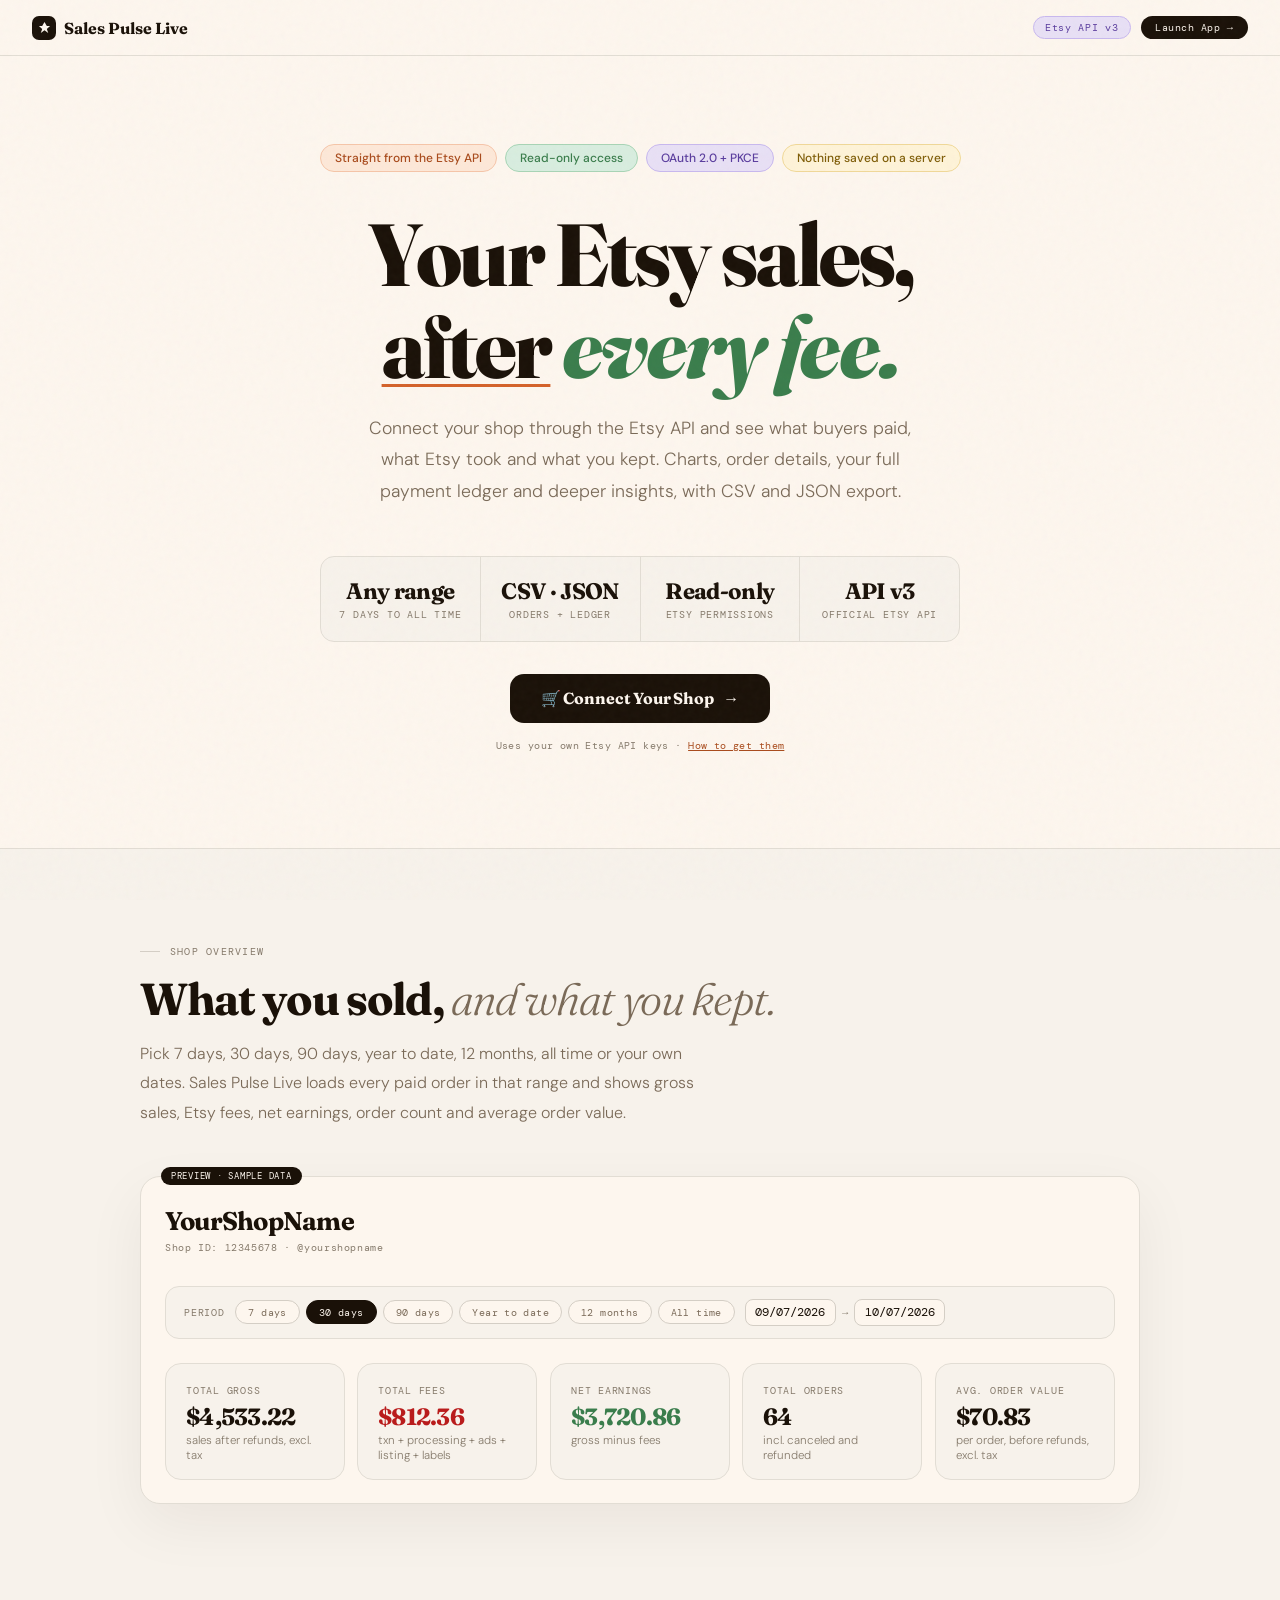
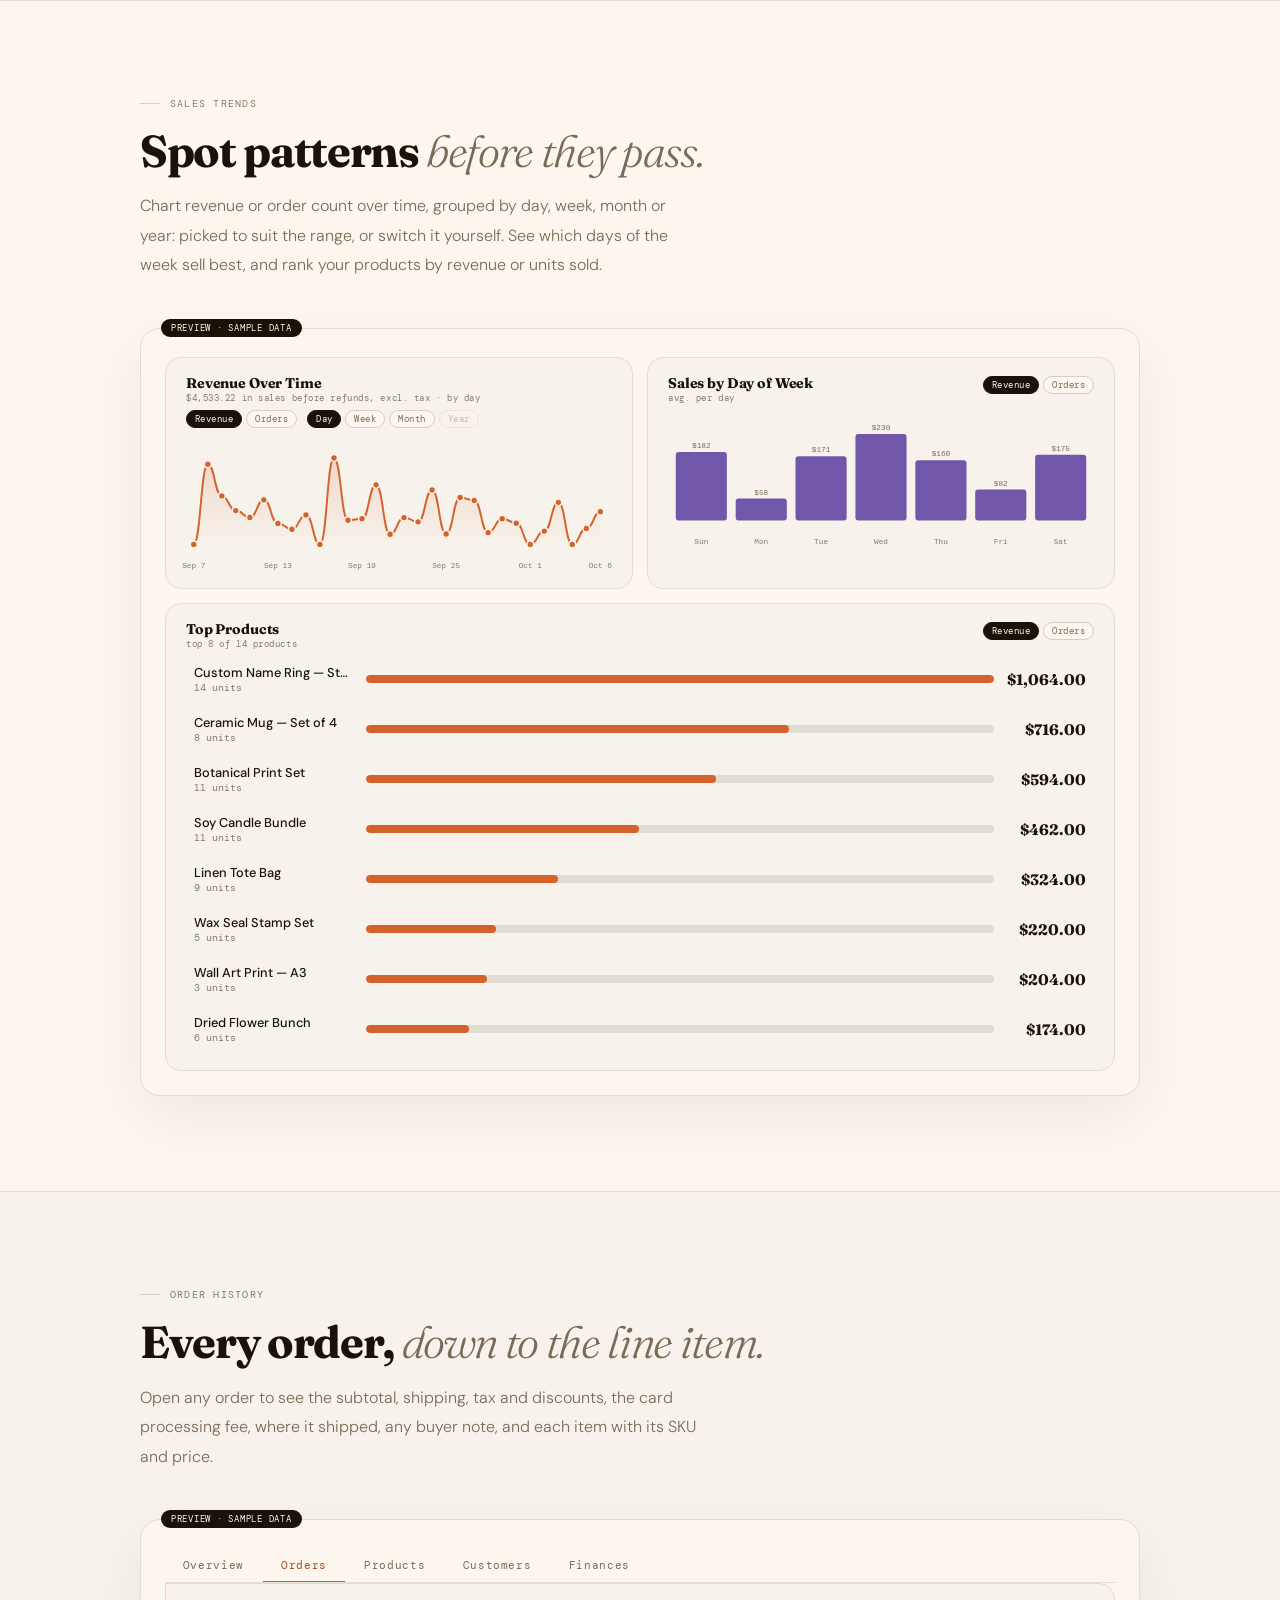
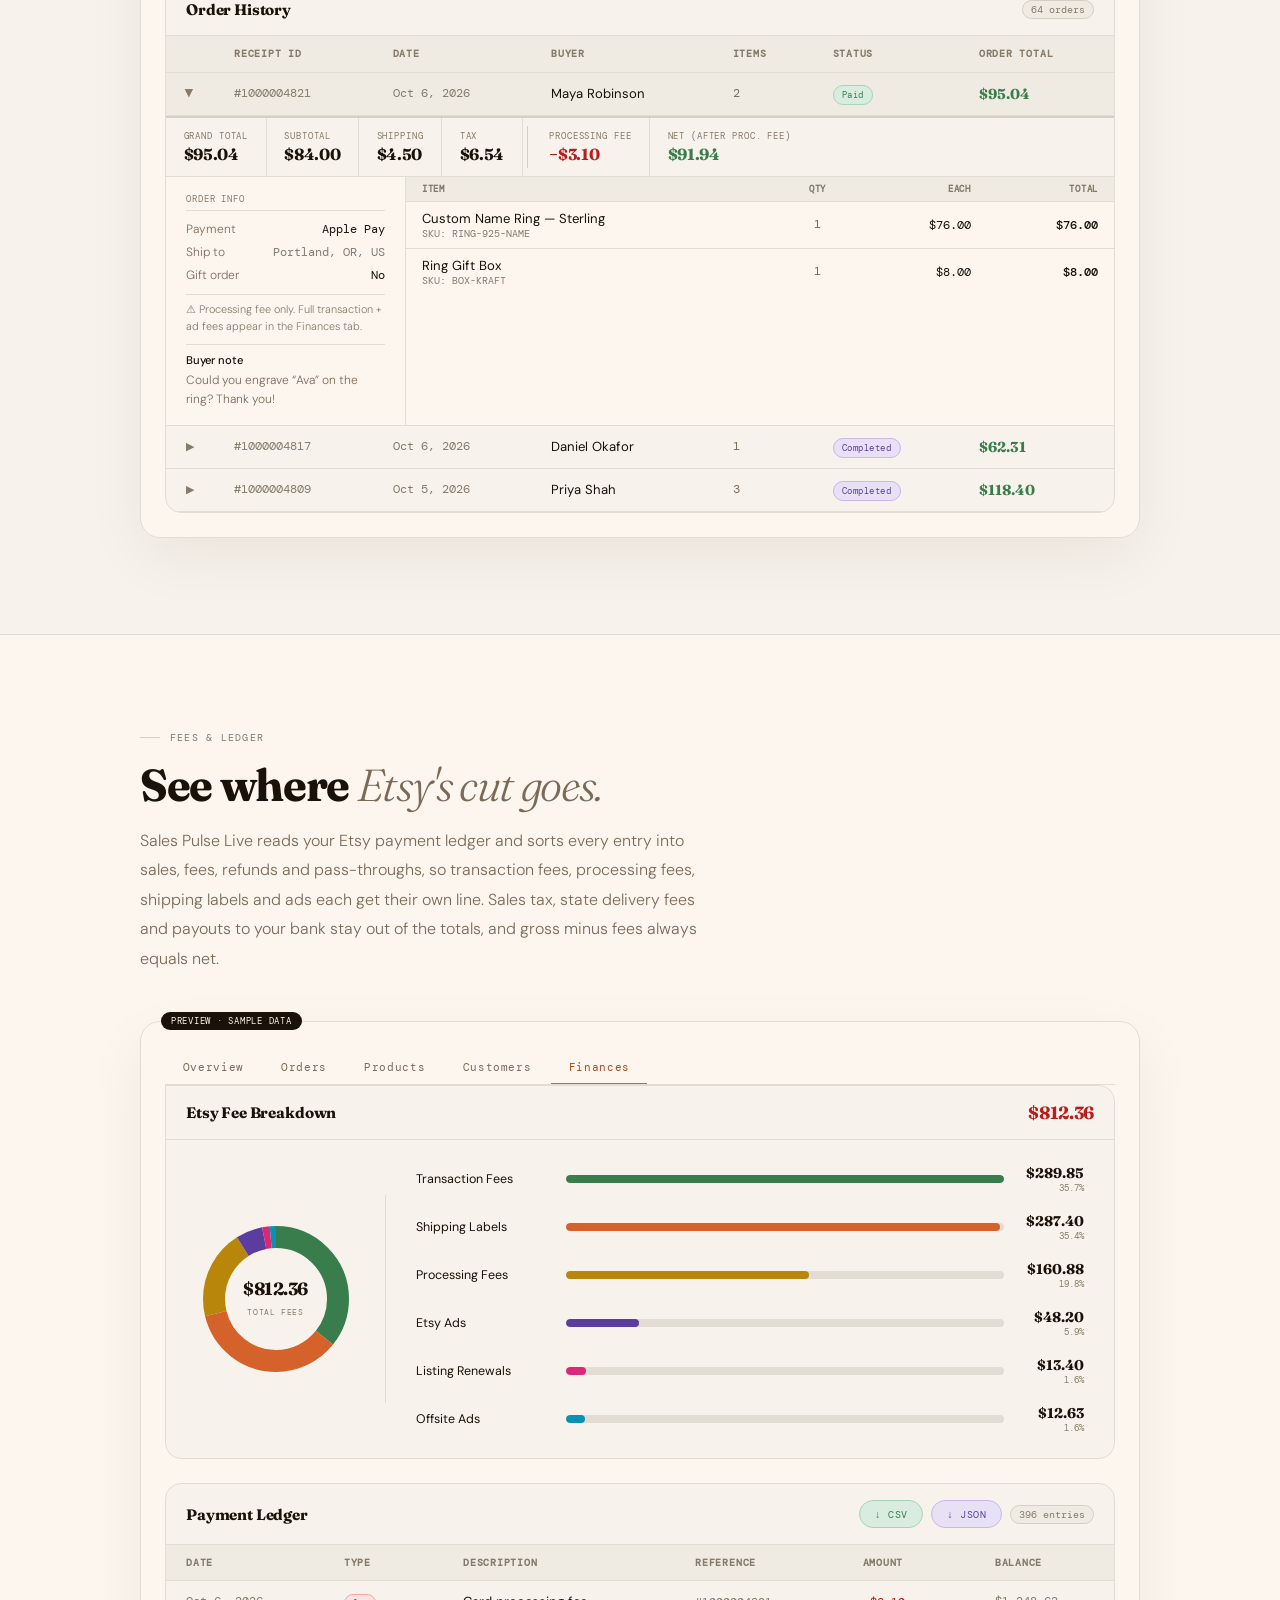
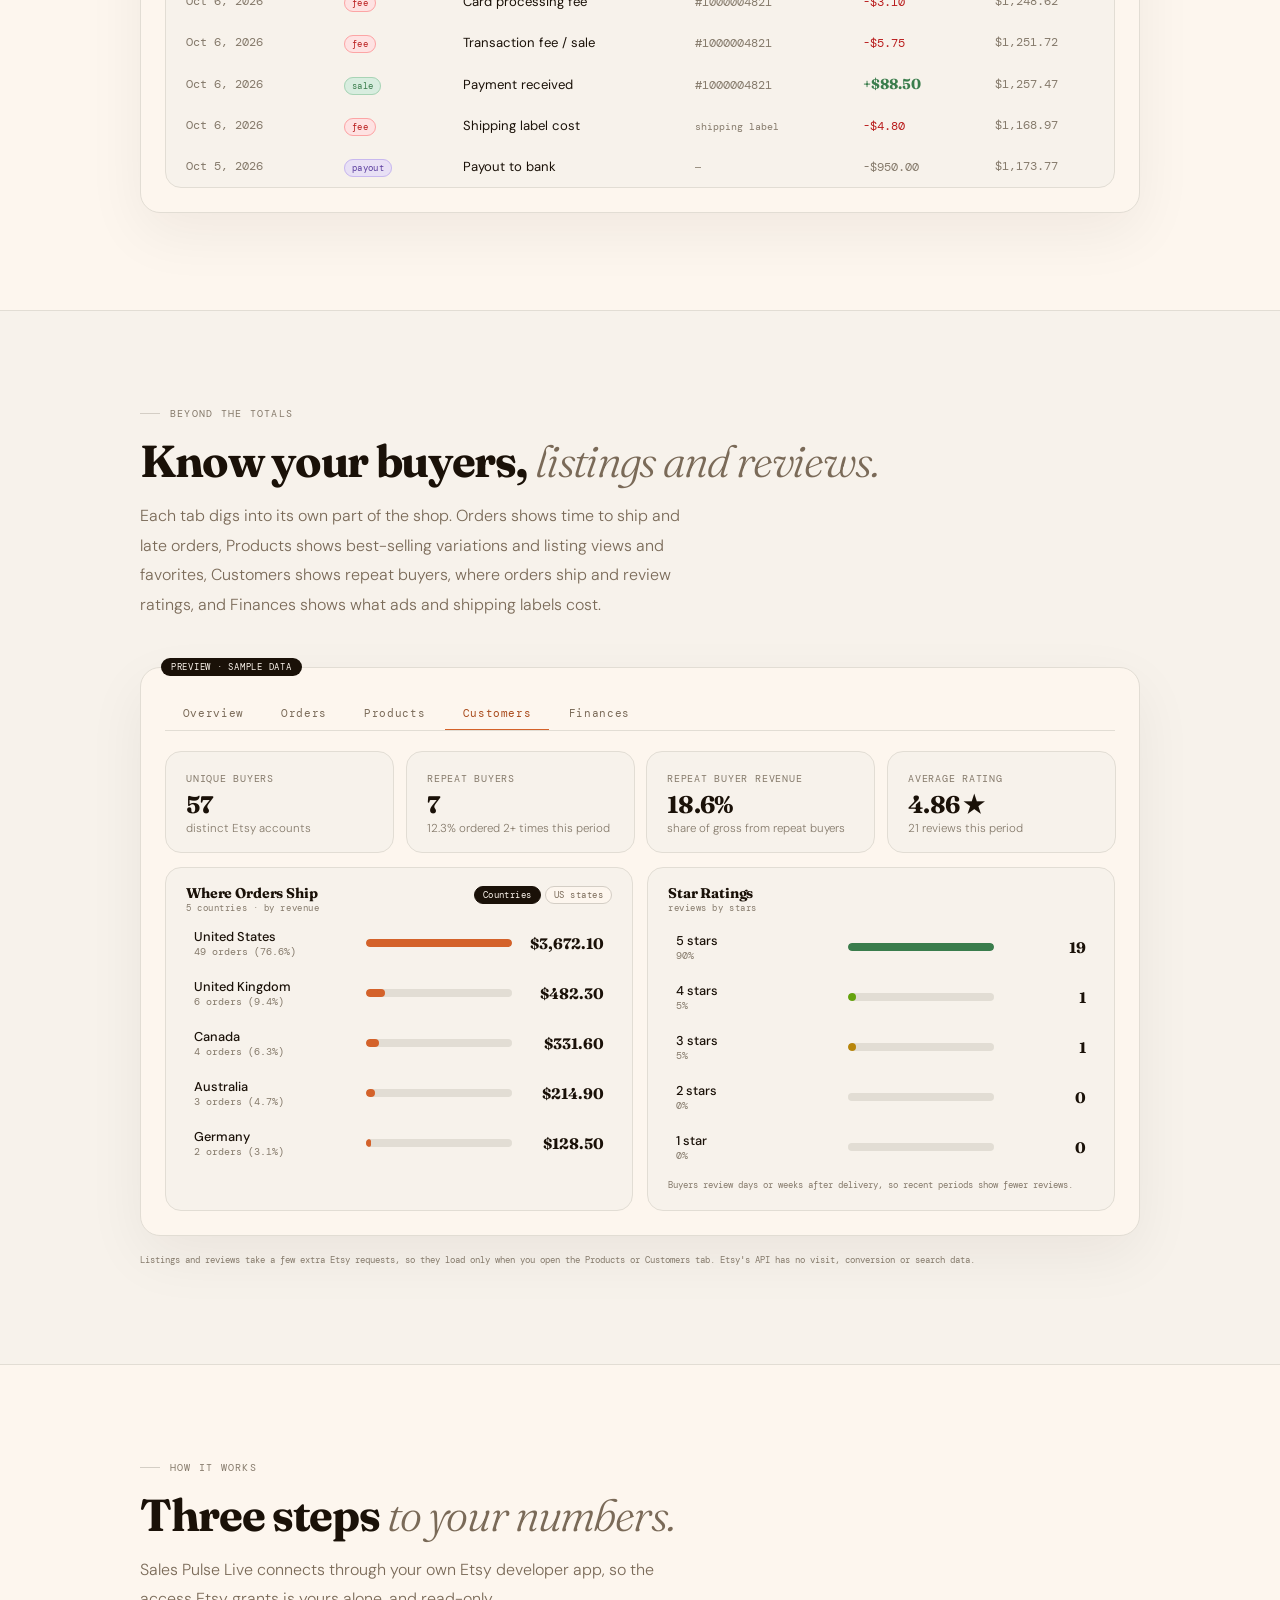
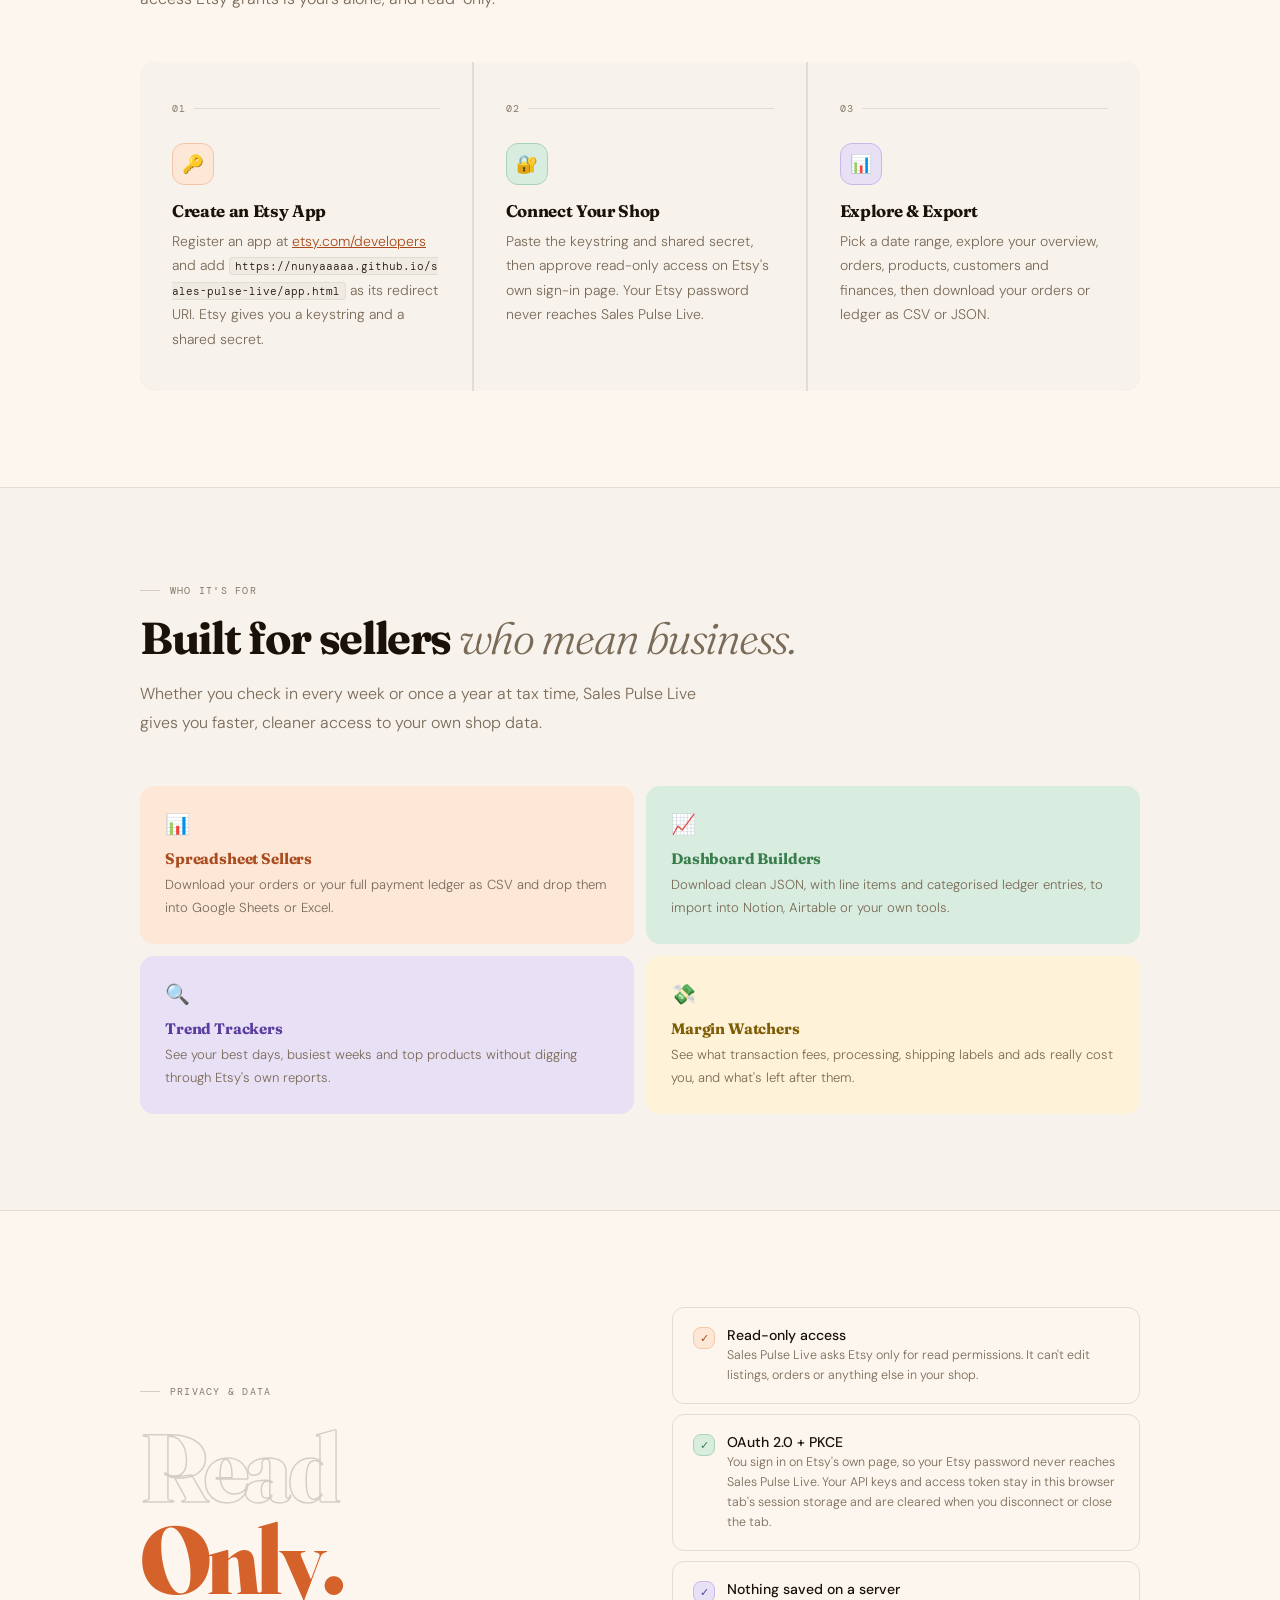
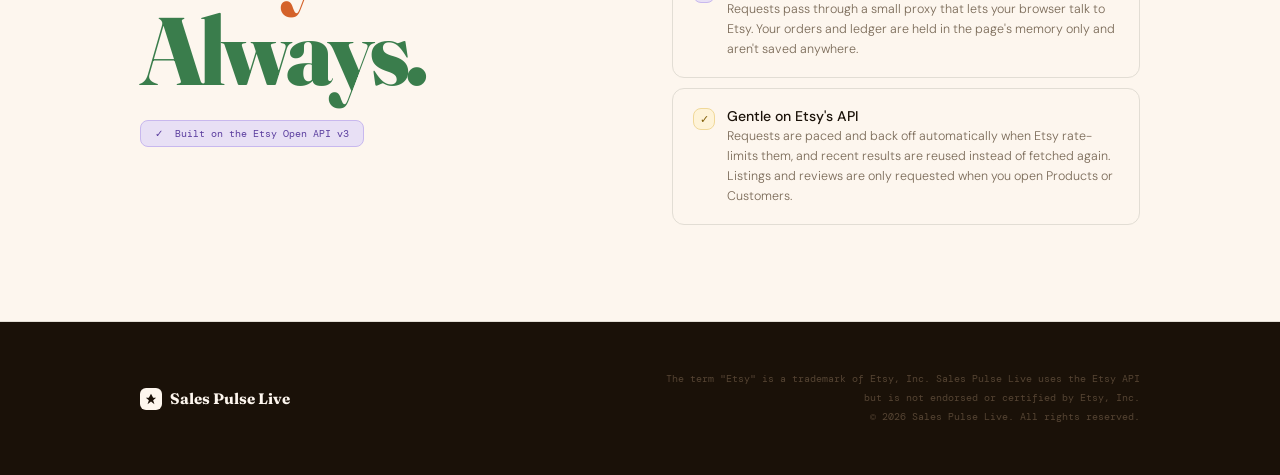
==== index.html @ 887545ff "Darken orange and gold text so it reads at small sizes As text, the brand orange measured about 3.3:" ====
<!DOCTYPE html>
<html lang="en">
<head>
  <meta charset="UTF-8" />
  <meta name="viewport" content="width=device-width, initial-scale=1.0"/>
  <title>Sales Pulse Live — Etsy Sales, Fees &amp; Net Earnings</title>
  <meta name="description" content="Connect your Etsy shop with read-only access and see gross sales, every Etsy fee and your net earnings for any date range, plus customer, listing and review insights, with CSV and JSON export."/>
  <link href="https://fonts.googleapis.com/css2?family=DM+Mono:wght@400;500&family=Fraunces:ital,opsz,wght@0,9..144,300;0,9..144,700;0,9..144,800;1,9..144,300;1,9..144,700&family=DM+Sans:wght@300;400;500&display=swap" rel="stylesheet"/>
  <link rel="stylesheet" href="css/tokens.css"/>
  <!-- The dashboard's own stylesheet: shared nav, plus the components the previews below are built from -->
  <link rel="stylesheet" href="css/app.css"/>
  <style>
    body { overflow-x: hidden; }

    .pill-api { color: var(--purple); background: var(--purple-bg); border-color: var(--purple-bd); }
    @media (max-width: 480px) { .pill-api { display: none; } }

    /* HERO */
    .hero {
      position: relative; z-index: 1;
      background: var(--cream);
      padding: 9rem 2rem 6rem;
      text-align: center;
      border-bottom: 1px solid var(--border);
    }

    .hero-chips {
      display: flex; justify-content: center; gap: 8px; flex-wrap: wrap;
      margin-bottom: 2.25rem; opacity: 0; animation: fadeUp 0.7s ease forwards 0.1s;
    }

    .chip { font-size: 0.75rem; font-weight: 500; padding: 5px 14px; border-radius: 999px; border: 1px solid; }
    .chip-o { background: var(--orange-bg); color: var(--orange-ink); border-color: var(--orange-bd); }
    .chip-g { background: var(--green-bg);  color: var(--green);  border-color: var(--green-bd); }
    .chip-p { background: var(--purple-bg); color: var(--purple); border-color: var(--purple-bd); }
    .chip-gold { background: var(--gold-bg); color: var(--gold-ink); border-color: var(--gold-bd); }

    .hero h1 {
      font-family: 'Fraunces', serif;
      font-size: clamp(3rem, 7vw, 5.5rem); font-weight: 800;
      line-height: 1.05; letter-spacing: -0.03em; color: var(--ink);
      margin-bottom: 1.25rem; opacity: 0; animation: fadeUp 0.7s ease forwards 0.25s;
    }

    .hero h1 .ul {
      text-decoration: underline; text-decoration-color: var(--orange);
      text-underline-offset: 6px; text-decoration-thickness: 3px;
    }

    .hero h1 .gr { color: var(--green); font-style: italic; }

    .hero-sub {
      font-size: 1.1rem; font-weight: 300; color: var(--muted);
      line-height: 1.8; max-width: 560px; margin: 0 auto 3rem;
      opacity: 0; animation: fadeUp 0.7s ease forwards 0.4s;
    }

    .hero-stats {
      display: flex; justify-content: center;
      max-width: 640px; margin: 0 auto;
      border: 1px solid var(--border); border-radius: 14px;
      overflow: hidden; background: var(--offwhite);
      opacity: 0; animation: fadeUp 0.7s ease forwards 0.55s;
    }

    .h-stat { flex: 1; padding: 1.25rem 0.75rem; text-align: center; border-right: 1px solid var(--border); }
    .h-stat:last-child { border-right: none; }
    .h-stat-val { font-family: 'Fraunces', serif; font-size: 1.4rem; font-weight: 700; letter-spacing: -0.03em; color: var(--ink); white-space: nowrap; }
    .h-stat-lbl { font-family: 'DM Mono', monospace; font-size: 0.6rem; letter-spacing: 0.08em; color: var(--muted2); text-transform: uppercase; margin-top: 3px; }
    @media (max-width: 560px) {
      .hero-stats { flex-wrap: wrap; }
      .h-stat { flex: 1 1 50%; border-bottom: 1px solid var(--border); }
      .h-stat:nth-child(2n) { border-right: none; }
      .h-stat:nth-last-child(-n+2) { border-bottom: none; }
    }

    .hero-note {
      font-family: 'DM Mono', monospace; font-size: 0.65rem; letter-spacing: 0.04em;
      color: var(--muted2); margin-top: 1rem;
      opacity: 0; animation: fadeUp 0.7s ease forwards 0.8s;
    }
    .hero-note a { color: var(--orange-ink); }

    @keyframes fadeUp { from{opacity:0;transform:translateY(18px)} to{opacity:1;transform:translateY(0)} }

    /* SECTION */
    .section { padding: 6rem 2rem; border-bottom: 1px solid var(--border); }
    .section.off   { background: var(--offwhite); }
    .section.cream { background: var(--cream); }
    .section-inner { max-width: 1000px; margin: 0 auto; }
    @media (max-width: 560px) { .section { padding: 4rem 1rem; } }

    .section-eyebrow {
      display: flex; align-items: center; gap: 10px;
      font-family: 'DM Mono', monospace; font-size: 0.65rem;
      letter-spacing: 0.12em; text-transform: uppercase; color: var(--muted2);
      margin-bottom: 1rem;
    }
    .eyebrow-rule { width: 20px; height: 1px; background: var(--border2); }

    .section-title {
      font-family: 'Fraunces', serif;
      font-size: clamp(1.8rem, 3.5vw, 2.8rem); font-weight: 700;
      line-height: 1.1; letter-spacing: -0.03em; color: var(--ink); margin-bottom: 1rem;
    }
    .section-title em { font-style: italic; color: var(--muted); font-weight: 300; }

    .section-body { font-size: 1rem; font-weight: 300; color: var(--muted); line-height: 1.85; max-width: 560px; margin-bottom: 3rem; }

    /* PREVIEWS: static snapshots of the dashboard, built from its own classes in css/app.css */
    .preview {
      position: relative; background: var(--cream);
      border: 1px solid var(--border); border-radius: 20px;
      container-type: inline-size; /* the dashboard's grids lay out for the preview's width */
      padding: 1.75rem 1.5rem 1.5rem;
      box-shadow: 0 20px 60px rgba(26,17,8,0.06);
    }
    .preview, .preview * { cursor: default !important; }
    .preview > :last-child { margin-bottom: 0; }
    .preview-tag {
      position: absolute; top: -0.65rem; left: 1.25rem;
      font-family: 'DM Mono', monospace; font-size: 0.58rem; letter-spacing: 0.08em; text-transform: uppercase;
      background: var(--ink); color: var(--cream); padding: 3px 10px; border-radius: 999px;
    }
    .preview .fake-date {
      font-family: 'DM Mono', monospace; font-size: 0.72rem; color: var(--ink);
      background: var(--cream); border: 1px solid var(--border2);
      border-radius: 8px; padding: 0.3rem 0.6rem;
    }
    @media (max-width: 560px) { .preview { padding: 1.5rem 0.75rem 0.75rem; } }

    /* HOW IT WORKS */
    .steps-row {
      display: grid; grid-template-columns: repeat(3,1fr);
      gap: 1.5px; background: var(--border); border-radius: 16px; overflow: hidden;
    }
    @media (max-width: 640px) { .steps-row { grid-template-columns: 1fr; } }

    .step-box { background: var(--offwhite); padding: 2.5rem 2rem; transition: background 0.2s; }
    .step-box:hover { background: var(--paper); }

    .step-num {
      font-family: 'DM Mono', monospace; font-size: 0.62rem; letter-spacing: 0.12em;
      color: var(--muted2); margin-bottom: 1.75rem;
      display: flex; align-items: center; gap: 8px;
    }
    .step-num::after { content: ''; flex: 1; height: 1px; background: var(--border); }

    .step-icon {
      width: 42px; height: 42px; border-radius: 12px;
      display: flex; align-items: center; justify-content: center;
      font-size: 1.1rem; margin-bottom: 1rem;
    }
    .step-icon.o { background: var(--orange-bg); border: 1px solid var(--orange-bd); }
    .step-icon.g { background: var(--green-bg);  border: 1px solid var(--green-bd); }
    .step-icon.p { background: var(--purple-bg); border: 1px solid var(--purple-bd); }

    .step-box h3 { font-family: 'Fraunces', serif; font-size: 1.05rem; font-weight: 700; letter-spacing: -0.02em; margin-bottom: 0.5rem; color: var(--ink); }
    .step-box p  { font-size: 0.875rem; color: var(--muted); line-height: 1.75; font-weight: 300; }
    .step-box a  { color: var(--orange-ink); }
    .step-box code {
      font-family: 'DM Mono', monospace; font-size: 0.7rem; color: var(--ink);
      background: var(--paper); border: 1px solid var(--border); border-radius: 4px;
      padding: 1px 5px; word-break: break-all;
    }

    /* WHO IT'S FOR */
    .for-grid { display: grid; grid-template-columns: repeat(2,1fr); gap: 12px; }
    @media (max-width: 560px) { .for-grid { grid-template-columns: 1fr; } }

    .for-card { border-radius: 14px; padding: 1.5rem; border: 1px solid transparent; transition: border-color 0.2s; }
    .for-card:hover { border-color: var(--border); }
    .for-card.o    { background: var(--orange-bg); }
    .for-card.g    { background: var(--green-bg); }
    .for-card.p    { background: var(--purple-bg); }
    .for-card.gold { background: var(--gold-bg); }

    .for-card-icon { font-size: 1.25rem; margin-bottom: 0.75rem; }
    .for-card h3 { font-family: 'Fraunces', serif; font-size: 0.95rem; font-weight: 700; letter-spacing: -0.01em; margin-bottom: 0.4rem; }
    .for-card.o h3    { color: var(--orange-ink); }
    .for-card.g h3    { color: var(--green); }
    .for-card.p h3    { color: var(--purple); }
    .for-card.gold h3 { color: var(--gold-ink); }
    .for-card p { font-size: 0.82rem; color: var(--muted); line-height: 1.7; font-weight: 300; }

    /* PRIVACY */
    .privacy-grid { display: grid; grid-template-columns: 1fr 1fr; gap: 4rem; align-items: center; }
    @media (max-width: 700px) { .privacy-grid { grid-template-columns: 1fr; gap: 2rem; } }

    .big-word { font-family: 'Fraunces', serif; font-size: clamp(3.5rem, 8vw, 6rem); font-weight: 800; line-height: 0.95; letter-spacing: -0.05em; }
    .big-word .outline { -webkit-text-stroke: 1.5px var(--border2); color: transparent; display: block; }
    .big-word .filled  { color: var(--orange); display: block; }
    .big-word .filled2 { color: var(--green);  display: block; }

    .privacy-checks { display: flex; flex-direction: column; gap: 10px; }

    .priv-item {
      display: flex; align-items: flex-start; gap: 12px;
      padding: 1.1rem 1.25rem; background: var(--cream);
      border: 1px solid var(--border); border-radius: 12px; transition: border-color 0.2s;
    }
    .priv-item:hover { border-color: var(--border2); }

    .priv-check {
      width: 22px; height: 22px; flex-shrink: 0;
      border-radius: 8px; display: flex; align-items: center;
      justify-content: center; font-size: 0.7rem; margin-top: 1px;
    }
    .priv-check.o    { background: var(--orange-bg); border: 1px solid var(--orange-bd); color: var(--orange-ink); }
    .priv-check.g    { background: var(--green-bg);  border: 1px solid var(--green-bd);  color: var(--green); }
    .priv-check.p    { background: var(--purple-bg); border: 1px solid var(--purple-bd); color: var(--purple); }
    .priv-check.gold { background: var(--gold-bg);   border: 1px solid var(--gold-bd);   color: var(--gold-ink); }

    .priv-text strong { display: block; font-size: 0.88rem; font-weight: 500; color: var(--ink); margin-bottom: 2px; }
    .priv-text p { font-size: 0.78rem; color: var(--muted); line-height: 1.6; font-weight: 300; }

    /* FOOTER */
    footer { background: var(--ink); padding: 3rem 2rem; }
    .footer-inner { max-width: 1000px; margin: 0 auto; display: flex; align-items: center; justify-content: space-between; gap: 2rem; flex-wrap: wrap; }

    .footer-logo { font-family: 'Fraunces', serif; font-size: 0.95rem; font-weight: 700; color: var(--cream); display: flex; align-items: center; gap: 8px; }
    .footer-logo-mark { width: 22px; height: 22px; border-radius: 6px; background: var(--cream); display: flex; align-items: center; justify-content: center; }
    .footer-logo-mark svg { width: 12px; height: 12px; fill: var(--ink); }

    .footer-disclaimer { font-family: 'DM Mono', monospace; font-size: 0.62rem; color: #554433; line-height: 1.9; text-align: right; max-width: 480px; }
    @media (max-width: 640px) { .footer-inner { flex-direction: column; } .footer-disclaimer { text-align: left; } }

    /* CTA BUTTON */
    .nav-cta {
      font-family: 'DM Mono', monospace; font-size: 0.65rem; letter-spacing: 0.05em;
      padding: 0.32rem 0.9rem; border-radius: 999px;
      background: var(--ink); color: var(--cream);
      border: none; cursor: pointer; text-decoration: none; white-space: nowrap;
      display: inline-flex; align-items: center; gap: 5px;
      transition: background 0.2s;
    }
    .nav-cta:hover { background: var(--ink2); }

    .hero-cta {
      display: inline-flex; align-items: center; gap: 0.6rem;
      margin-top: 2rem;
      padding: 0.9rem 1.9rem;
      background: var(--ink); color: var(--cream);
      font-family: 'Fraunces', serif; font-size: 1rem; font-weight: 700;
      letter-spacing: -0.01em; border: none; border-radius: 14px;
      cursor: pointer; text-decoration: none;
      transition: background 0.2s, transform 0.15s;
      opacity: 0; animation: fadeUp 0.7s ease forwards 0.7s;
    }
    .hero-cta:hover { background: var(--ink2); transform: translateY(-1px); }
    .hero-cta:active { transform: scale(0.99); }
    .hero-cta-arrow { transition: transform 0.2s; }
    .hero-cta:hover .hero-cta-arrow { transform: translateX(3px); }

    /* SCROLL REVEAL */
    .reveal { opacity: 0; transform: translateY(20px); transition: opacity 0.65s ease, transform 0.65s ease; }
    .reveal.visible { opacity: 1; transform: translateY(0); }

    @media (prefers-reduced-motion: reduce) {
      .reveal, .hero *, .hero-note { opacity: 1 !important; transform: none !important; transition: none !important; animation: none !important; }
    }

    ::-webkit-scrollbar { width: 5px; }
    ::-webkit-scrollbar-track { background: var(--cream); }
    ::-webkit-scrollbar-thumb { background: var(--border2); border-radius: 3px; }
  </style>
</head>
<body>

  <!-- NAV (same markup and styles as app.html) -->
  <nav>
    <a href="index.html" class="logo">
      <div class="logo-mark">
        <svg viewBox="0 0 14 14" aria-hidden="true" focusable="false"><path d="M7 1L9.5 5.5H13L9.5 8.5L11 13L7 10L3 13L4.5 8.5L1 5.5H4.5Z"/></svg>
      </div>
      Sales Pulse Live
    </a>
    <div class="nav-right">
      <div class="nav-pill pill-api">Etsy API v3</div>
      <a href="app.html" class="nav-cta">Launch App →</a>
    </div>
  </nav>

  <!-- HERO -->
  <div class="hero">
    <div class="hero-chips">
      <div class="chip chip-o">Straight from the Etsy API</div>
      <div class="chip chip-g">Read-only access</div>
      <div class="chip chip-p">OAuth 2.0 + PKCE</div>
      <div class="chip chip-gold">Nothing saved on a server</div>
    </div>
    <h1>Your Etsy sales,<br><span class="ul">after</span> <span class="gr">every fee.</span></h1>
    <p class="hero-sub">
      Connect your shop through the Etsy API and see what buyers paid, what Etsy took and what you kept. Charts, order details, your full payment ledger and deeper insights, with CSV and JSON export.
    </p>
    <div class="hero-stats">
      <div class="h-stat"><div class="h-stat-val">Any range</div><div class="h-stat-lbl">7 days to all time</div></div>
      <div class="h-stat"><div class="h-stat-val">CSV · JSON</div><div class="h-stat-lbl">Orders + ledger</div></div>
      <div class="h-stat"><div class="h-stat-val">Read-only</div><div class="h-stat-lbl">Etsy permissions</div></div>
      <div class="h-stat"><div class="h-stat-val">API v3</div><div class="h-stat-lbl">Official Etsy API</div></div>
    </div>
    <div style="opacity:0;animation:fadeUp 0.7s ease forwards 0.7s">
      <a href="app.html" class="hero-cta">
        🛒 Connect Your Shop <span class="hero-cta-arrow">→</span>
      </a>
    </div>
    <p class="hero-note">Uses your own Etsy API keys · <a href="#how">How to get them</a></p>
  </div>

  <!-- OVERVIEW -->
  <div class="section off">
    <div class="section-inner">
      <div class="section-eyebrow reveal"><div class="eyebrow-rule"></div> Shop Overview</div>
      <h2 class="section-title reveal">What you sold, <em>and what you kept.</em></h2>
      <p class="section-body reveal">Pick 7 days, 30 days, 90 days, year to date, 12 months, all time or your own dates. Sales Pulse Live loads every paid order in that range and shows gross sales, Etsy fees, net earnings, order count and average order value.</p>
      <div class="preview reveal" role="img" aria-label="Dashboard preview with sample data: 30 days selected, gross $4,533.22, fees $812.36, net $3,720.86, 64 orders, average order value $70.83.">
        <div class="preview-tag">Preview · sample data</div>
        <div class="dash-header">
          <div>
            <div class="dash-shop-name">YourShopName</div>
            <div class="dash-shop-sub">Shop ID: 12345678 · @yourshopname</div>
          </div>
        </div>
        <div class="date-filter-bar">
          <span class="date-filter-label">Period</span>
          <div class="preset-chips">
            <span class="preset-chip">7 days</span>
            <span class="preset-chip active">30 days</span>
            <span class="preset-chip">90 days</span>
            <span class="preset-chip">Year to date</span>
            <span class="preset-chip">12 months</span>
            <span class="preset-chip">All time</span>
          </div>
          <div class="date-range-inputs">
            <span class="fake-date">09/07/2026</span>
            <span class="date-range-dash">→</span>
            <span class="fake-date">10/07/2026</span>
          </div>
        </div>
        <div class="kpi-row">
          <div class="kpi-card">
            <div class="kpi-label">Total Gross</div>
            <div class="kpi-val">$4,533.22</div>
            <div class="kpi-sub">sales after refunds, excl. tax</div>
          </div>
          <div class="kpi-card">
            <div class="kpi-label">Total Fees</div>
            <div class="kpi-val red">$812.36</div>
            <div class="kpi-sub">txn + processing + ads + listing + labels</div>
          </div>
          <div class="kpi-card">
            <div class="kpi-label">Net Earnings</div>
            <div class="kpi-val green">$3,720.86</div>
            <div class="kpi-sub">gross minus fees</div>
          </div>
          <div class="kpi-card">
            <div class="kpi-label">Total Orders</div>
            <div class="kpi-val">64</div>
            <div class="kpi-sub">incl. canceled and refunded</div>
          </div>
          <div class="kpi-card">
            <div class="kpi-label">Avg. Order Value</div>
            <div class="kpi-val">$70.83</div>
            <div class="kpi-sub">per order, before refunds, excl. tax</div>
          </div>
        </div>
      </div>
    </div>
  </div>

  <!-- TRENDS -->
  <div class="section cream">
    <div class="section-inner">
      <div class="section-eyebrow reveal"><div class="eyebrow-rule"></div> Sales Trends</div>
      <h2 class="section-title reveal">Spot patterns <em>before they pass.</em></h2>
      <p class="section-body reveal">Chart revenue or order count over time, grouped by day, week, month or year: picked to suit the range, or switch it yourself. See which days of the week sell best, and rank your products by revenue or units sold.</p>
      <div class="preview reveal" role="img" aria-label="Chart preview with sample data: daily revenue over 30 days, average sales by day of week, and the top eight products by revenue.">
        <div class="preview-tag">Preview · sample data</div>
        <div class="order-charts-grid">
          <div class="ochart-panel">
            <div class="ochart-header">
              <div>
                <div class="ochart-title">Revenue Over Time</div>
                <div class="ochart-subtitle">$4,533.22 in sales before refunds, excl. tax · by day</div>
              </div>
              <div class="ochart-controls">
                <div class="ochart-toggle">
                  <span class="ochart-toggle-btn active">Revenue</span>
                  <span class="ochart-toggle-btn">Orders</span>
                </div>
                <div class="ochart-toggle">
                  <span class="ochart-toggle-btn active">Day</span>
                  <span class="ochart-toggle-btn">Week</span>
                  <span class="ochart-toggle-btn">Month</span>
                  <span class="ochart-toggle-btn" style="opacity:0.4">Year</span>
                </div>
              </div>
            </div>
            <div class="ochart-canvas">
              <svg class="ochart-svg" viewBox="0 0 440 140" aria-hidden="true"><defs><linearGradient id="pv-rev" x1="0" y1="0" x2="0" y2="1"><stop offset="0%" stop-color="#d4622a" stop-opacity="0.18"/><stop offset="100%" stop-color="#d4622a" stop-opacity="0"/></linearGradient></defs><path d="M 8.0 112.0 C 15.2 112.0, 15.2 29.1, 22.5 29.1 C 29.7 29.1, 29.7 61.9, 37.0 61.9 C 44.2 61.9, 44.2 77.0, 51.4 77.0 C 58.7 77.0, 58.7 84.1, 65.9 84.1 C 73.2 84.1, 73.2 65.9, 80.4 65.9 C 87.7 65.9, 87.7 90.3, 94.9 90.3 C 102.1 90.3, 102.1 96.3, 109.4 96.3 C 116.6 96.3, 116.6 81.5, 123.9 81.5 C 131.1 81.5, 131.1 112.0, 138.3 112.0 C 145.6 112.0, 145.6 22.7, 152.8 22.7 C 160.1 22.7, 160.1 87.0, 167.3 87.0 C 174.6 87.0, 174.6 85.4, 181.8 85.4 C 189.0 85.4, 189.0 50.4, 196.3 50.4 C 203.5 50.4, 203.5 101.5, 210.8 101.5 C 218.0 101.5, 218.0 84.3, 225.2 84.3 C 232.5 84.3, 232.5 88.7, 239.7 88.7 C 247.0 88.7, 247.0 55.7, 254.2 55.7 C 261.4 55.7, 261.4 101.2, 268.7 101.2 C 275.9 101.2, 275.9 63.5, 283.2 63.5 C 290.4 63.5, 290.4 66.6, 297.7 66.6 C 304.9 66.6, 304.9 99.8, 312.1 99.8 C 319.4 99.8, 319.4 85.4, 326.6 85.4 C 333.9 85.4, 333.9 90.0, 341.1 90.0 C 348.3 90.0, 348.3 112.0, 355.6 112.0 C 362.8 112.0, 362.8 98.2, 370.1 98.2 C 377.3 98.2, 377.3 68.5, 384.6 68.5 C 391.8 68.5, 391.8 112.0, 399.0 112.0 C 406.3 112.0, 406.3 95.5, 413.5 95.5 C 420.8 95.5, 420.8 78.2, 428.0 78.2 L 428.0 112.0 L 8.0 112.0 Z" fill="url(#pv-rev)"/><path d="M 8.0 112.0 C 15.2 112.0, 15.2 29.1, 22.5 29.1 C 29.7 29.1, 29.7 61.9, 37.0 61.9 C 44.2 61.9, 44.2 77.0, 51.4 77.0 C 58.7 77.0, 58.7 84.1, 65.9 84.1 C 73.2 84.1, 73.2 65.9, 80.4 65.9 C 87.7 65.9, 87.7 90.3, 94.9 90.3 C 102.1 90.3, 102.1 96.3, 109.4 96.3 C 116.6 96.3, 116.6 81.5, 123.9 81.5 C 131.1 81.5, 131.1 112.0, 138.3 112.0 C 145.6 112.0, 145.6 22.7, 152.8 22.7 C 160.1 22.7, 160.1 87.0, 167.3 87.0 C 174.6 87.0, 174.6 85.4, 181.8 85.4 C 189.0 85.4, 189.0 50.4, 196.3 50.4 C 203.5 50.4, 203.5 101.5, 210.8 101.5 C 218.0 101.5, 218.0 84.3, 225.2 84.3 C 232.5 84.3, 232.5 88.7, 239.7 88.7 C 247.0 88.7, 247.0 55.7, 254.2 55.7 C 261.4 55.7, 261.4 101.2, 268.7 101.2 C 275.9 101.2, 275.9 63.5, 283.2 63.5 C 290.4 63.5, 290.4 66.6, 297.7 66.6 C 304.9 66.6, 304.9 99.8, 312.1 99.8 C 319.4 99.8, 319.4 85.4, 326.6 85.4 C 333.9 85.4, 333.9 90.0, 341.1 90.0 C 348.3 90.0, 348.3 112.0, 355.6 112.0 C 362.8 112.0, 362.8 98.2, 370.1 98.2 C 377.3 98.2, 377.3 68.5, 384.6 68.5 C 391.8 68.5, 391.8 112.0, 399.0 112.0 C 406.3 112.0, 406.3 95.5, 413.5 95.5 C 420.8 95.5, 420.8 78.2, 428.0 78.2" fill="none" stroke="#d4622a" stroke-width="2" stroke-linecap="round" stroke-linejoin="round"/><text x="8.0" y="136" text-anchor="middle" font-family="monospace" font-size="8" fill="var(--muted2)">Sep 7</text><text x="94.9" y="136" text-anchor="middle" font-family="monospace" font-size="8" fill="var(--muted2)">Sep 13</text><text x="181.8" y="136" text-anchor="middle" font-family="monospace" font-size="8" fill="var(--muted2)">Sep 19</text><text x="268.7" y="136" text-anchor="middle" font-family="monospace" font-size="8" fill="var(--muted2)">Sep 25</text><text x="355.6" y="136" text-anchor="middle" font-family="monospace" font-size="8" fill="var(--muted2)">Oct 1</text><text x="428.0" y="136" text-anchor="middle" font-family="monospace" font-size="8" fill="var(--muted2)">Oct 6</text><circle cx="8.0" cy="112.0" r="3.5" fill="#d4622a" stroke="var(--offwhite)" stroke-width="1.5"/><circle cx="22.5" cy="29.1" r="3.5" fill="#d4622a" stroke="var(--offwhite)" stroke-width="1.5"/><circle cx="37.0" cy="61.9" r="3.5" fill="#d4622a" stroke="var(--offwhite)" stroke-width="1.5"/><circle cx="51.4" cy="77.0" r="3.5" fill="#d4622a" stroke="var(--offwhite)" stroke-width="1.5"/><circle cx="65.9" cy="84.1" r="3.5" fill="#d4622a" stroke="var(--offwhite)" stroke-width="1.5"/><circle cx="80.4" cy="65.9" r="3.5" fill="#d4622a" stroke="var(--offwhite)" stroke-width="1.5"/><circle cx="94.9" cy="90.3" r="3.5" fill="#d4622a" stroke="var(--offwhite)" stroke-width="1.5"/><circle cx="109.4" cy="96.3" r="3.5" fill="#d4622a" stroke="var(--offwhite)" stroke-width="1.5"/><circle cx="123.9" cy="81.5" r="3.5" fill="#d4622a" stroke="var(--offwhite)" stroke-width="1.5"/><circle cx="138.3" cy="112.0" r="3.5" fill="#d4622a" stroke="var(--offwhite)" stroke-width="1.5"/><circle cx="152.8" cy="22.7" r="3.5" fill="#d4622a" stroke="var(--offwhite)" stroke-width="1.5"/><circle cx="167.3" cy="87.0" r="3.5" fill="#d4622a" stroke="var(--offwhite)" stroke-width="1.5"/><circle cx="181.8" cy="85.4" r="3.5" fill="#d4622a" stroke="var(--offwhite)" stroke-width="1.5"/><circle cx="196.3" cy="50.4" r="3.5" fill="#d4622a" stroke="var(--offwhite)" stroke-width="1.5"/><circle cx="210.8" cy="101.5" r="3.5" fill="#d4622a" stroke="var(--offwhite)" stroke-width="1.5"/><circle cx="225.2" cy="84.3" r="3.5" fill="#d4622a" stroke="var(--offwhite)" stroke-width="1.5"/><circle cx="239.7" cy="88.7" r="3.5" fill="#d4622a" stroke="var(--offwhite)" stroke-width="1.5"/><circle cx="254.2" cy="55.7" r="3.5" fill="#d4622a" stroke="var(--offwhite)" stroke-width="1.5"/><circle cx="268.7" cy="101.2" r="3.5" fill="#d4622a" stroke="var(--offwhite)" stroke-width="1.5"/><circle cx="283.2" cy="63.5" r="3.5" fill="#d4622a" stroke="var(--offwhite)" stroke-width="1.5"/><circle cx="297.7" cy="66.6" r="3.5" fill="#d4622a" stroke="var(--offwhite)" stroke-width="1.5"/><circle cx="312.1" cy="99.8" r="3.5" fill="#d4622a" stroke="var(--offwhite)" stroke-width="1.5"/><circle cx="326.6" cy="85.4" r="3.5" fill="#d4622a" stroke="var(--offwhite)" stroke-width="1.5"/><circle cx="341.1" cy="90.0" r="3.5" fill="#d4622a" stroke="var(--offwhite)" stroke-width="1.5"/><circle cx="355.6" cy="112.0" r="3.5" fill="#d4622a" stroke="var(--offwhite)" stroke-width="1.5"/><circle cx="370.1" cy="98.2" r="3.5" fill="#d4622a" stroke="var(--offwhite)" stroke-width="1.5"/><circle cx="384.6" cy="68.5" r="3.5" fill="#d4622a" stroke="var(--offwhite)" stroke-width="1.5"/><circle cx="399.0" cy="112.0" r="3.5" fill="#d4622a" stroke="var(--offwhite)" stroke-width="1.5"/><circle cx="413.5" cy="95.5" r="3.5" fill="#d4622a" stroke="var(--offwhite)" stroke-width="1.5"/><circle cx="428.0" cy="78.2" r="3.5" fill="#d4622a" stroke="var(--offwhite)" stroke-width="1.5"/></svg>
            </div>
          </div>
          <div class="ochart-panel">
            <div class="ochart-header">
              <div>
                <div class="ochart-title">Sales by Day of Week</div>
                <div class="ochart-subtitle">avg. per day</div>
              </div>
              <div class="ochart-toggle">
                <span class="ochart-toggle-btn active">Revenue</span>
                <span class="ochart-toggle-btn">Orders</span>
              </div>
            </div>
            <div class="ochart-canvas">
              <svg class="ochart-svg" viewBox="0 0 440 140" aria-hidden="true"><rect x="8.0" y="41.4" width="52.8" height="70.6" rx="3" fill="#5a3d9e" opacity="0.85"/><text x="34.4" y="37.4" text-anchor="middle" font-family="monospace" font-size="8" fill="var(--muted)">$182</text><text x="34.4" y="136" text-anchor="middle" font-family="monospace" font-size="8" fill="var(--muted2)">Sun</text><rect x="69.9" y="89.4" width="52.8" height="22.6" rx="3" fill="#5a3d9e" opacity="0.85"/><text x="96.3" y="85.4" text-anchor="middle" font-family="monospace" font-size="8" fill="var(--muted)">$58</text><text x="96.3" y="136" text-anchor="middle" font-family="monospace" font-size="8" fill="var(--muted2)">Mon</text><rect x="131.7" y="45.7" width="52.8" height="66.3" rx="3" fill="#5a3d9e" opacity="0.85"/><text x="158.1" y="41.7" text-anchor="middle" font-family="monospace" font-size="8" fill="var(--muted)">$171</text><text x="158.1" y="136" text-anchor="middle" font-family="monospace" font-size="8" fill="var(--muted2)">Tue</text><rect x="193.6" y="22.7" width="52.8" height="89.3" rx="3" fill="#5a3d9e" opacity="0.85"/><text x="220.0" y="18.7" text-anchor="middle" font-family="monospace" font-size="8" fill="var(--muted)">$230</text><text x="220.0" y="136" text-anchor="middle" font-family="monospace" font-size="8" fill="var(--muted2)">Wed</text><rect x="255.5" y="49.9" width="52.8" height="62.1" rx="3" fill="#5a3d9e" opacity="0.85"/><text x="281.9" y="45.9" text-anchor="middle" font-family="monospace" font-size="8" fill="var(--muted)">$160</text><text x="281.9" y="136" text-anchor="middle" font-family="monospace" font-size="8" fill="var(--muted2)">Thu</text><rect x="317.3" y="80.1" width="52.8" height="31.9" rx="3" fill="#5a3d9e" opacity="0.85"/><text x="343.7" y="76.1" text-anchor="middle" font-family="monospace" font-size="8" fill="var(--muted)">$82</text><text x="343.7" y="136" text-anchor="middle" font-family="monospace" font-size="8" fill="var(--muted2)">Fri</text><rect x="379.2" y="44.2" width="52.8" height="67.8" rx="3" fill="#5a3d9e" opacity="0.85"/><text x="405.6" y="40.2" text-anchor="middle" font-family="monospace" font-size="8" fill="var(--muted)">$175</text><text x="405.6" y="136" text-anchor="middle" font-family="monospace" font-size="8" fill="var(--muted2)">Sat</text></svg>
            </div>
          </div>
        </div>
        <div class="ochart-panel full">
          <div class="ochart-header">
            <div>
              <div class="ochart-title">Top Products</div>
              <div class="ochart-subtitle">top 8 of 14 products</div>
            </div>
            <div class="ochart-toggle">
              <span class="ochart-toggle-btn active">Revenue</span>
              <span class="ochart-toggle-btn">Orders</span>
            </div>
          </div>
          <div class="top-prod-rows">
            <div class="top-prod-row">
              <div><div class="top-prod-name">Custom Name Ring — Sterling</div><div class="top-prod-sub">14 units</div></div>
              <div class="top-prod-bar-track"><div class="top-prod-bar-fill" style="width:100%;background:#d4622a"></div></div>
              <div><div class="top-prod-val">$1,064.00</div></div>
            </div>
            <div class="top-prod-row">
              <div><div class="top-prod-name">Ceramic Mug — Set of 4</div><div class="top-prod-sub">8 units</div></div>
              <div class="top-prod-bar-track"><div class="top-prod-bar-fill" style="width:67.3%;background:#d4622a"></div></div>
              <div><div class="top-prod-val">$716.00</div></div>
            </div>
            <div class="top-prod-row">
              <div><div class="top-prod-name">Botanical Print Set</div><div class="top-prod-sub">11 units</div></div>
              <div class="top-prod-bar-track"><div class="top-prod-bar-fill" style="width:55.8%;background:#d4622a"></div></div>
              <div><div class="top-prod-val">$594.00</div></div>
            </div>
            <div class="top-prod-row">
              <div><div class="top-prod-name">Soy Candle Bundle</div><div class="top-prod-sub">11 units</div></div>
              <div class="top-prod-bar-track"><div class="top-prod-bar-fill" style="width:43.4%;background:#d4622a"></div></div>
              <div><div class="top-prod-val">$462.00</div></div>
            </div>
            <div class="top-prod-row">
              <div><div class="top-prod-name">Linen Tote Bag</div><div class="top-prod-sub">9 units</div></div>
              <div class="top-prod-bar-track"><div class="top-prod-bar-fill" style="width:30.5%;background:#d4622a"></div></div>
              <div><div class="top-prod-val">$324.00</div></div>
            </div>
            <div class="top-prod-row">
              <div><div class="top-prod-name">Wax Seal Stamp Set</div><div class="top-prod-sub">5 units</div></div>
              <div class="top-prod-bar-track"><div class="top-prod-bar-fill" style="width:20.7%;background:#d4622a"></div></div>
              <div><div class="top-prod-val">$220.00</div></div>
            </div>
            <div class="top-prod-row">
              <div><div class="top-prod-name">Wall Art Print — A3</div><div class="top-prod-sub">3 units</div></div>
              <div class="top-prod-bar-track"><div class="top-prod-bar-fill" style="width:19.2%;background:#d4622a"></div></div>
              <div><div class="top-prod-val">$204.00</div></div>
            </div>
            <div class="top-prod-row">
              <div><div class="top-prod-name">Dried Flower Bunch</div><div class="top-prod-sub">6 units</div></div>
              <div class="top-prod-bar-track"><div class="top-prod-bar-fill" style="width:16.4%;background:#d4622a"></div></div>
              <div><div class="top-prod-val">$174.00</div></div>
            </div>
          </div>
        </div>
      </div>
    </div>
  </div>

  <!-- ORDER HISTORY -->
  <div class="section off">
    <div class="section-inner">
      <div class="section-eyebrow reveal"><div class="eyebrow-rule"></div> Order History</div>
      <h2 class="section-title reveal">Every order, <em>down to the line item.</em></h2>
      <p class="section-body reveal">Open any order to see the subtotal, shipping, tax and discounts, the card processing fee, where it shipped, any buyer note, and each item with its SKU and price.</p>
      <div class="preview reveal" role="img" aria-label="Order history preview with sample data: a list of orders with one expanded to show its totals, processing fee, shipping location, buyer note and line items.">
        <div class="preview-tag">Preview · sample data</div>
        <div class="tabs">
          <span class="tab-btn">Overview</span>
          <span class="tab-btn active">Orders</span>
          <span class="tab-btn">Products</span>
          <span class="tab-btn">Customers</span>
          <span class="tab-btn">Finances</span>
        </div>
        <div class="panel">
          <div class="panel-header">
            <div class="panel-title">Order History</div>
            <div class="panel-count">64 orders</div>
          </div>
          <div class="table-wrap">
            <table class="stack-rows">
              <thead>
                <tr><th></th><th>Receipt ID</th><th>Date</th><th>Buyer</th><th>Items</th><th>Status</th><th>Order Total</th></tr>
              </thead>
              <tbody>
                <tr class="order-row expanded">
                  <td class="td-mono td-muted sr-lead" style="width:24px"><span class="expand-icon">▶</span></td>
                  <td class="td-mono td-muted sr-sub">#1000004821</td>
                  <td class="td-mono td-muted sr-sub">Oct 6, 2026</td>
                  <td class="sr-main">Maya Robinson</td>
                  <td class="td-mono sr-off" style="color:var(--muted)">2</td>
                  <td class="sr-side"><span class="status-badge s-paid">Paid</span></td>
                  <td class="sr-end"><span class="amount-pos">$95.04</span></td>
                </tr>
                <tr class="detail-row">
                  <td colspan="7">
                    <div class="detail-inner">
                      <div class="detail-summary">
                        <div class="detail-stat"><span class="detail-stat-label">Grand Total</span><span class="detail-stat-val">$95.04</span></div>
                        <div class="detail-stat"><span class="detail-stat-label">Subtotal</span><span class="detail-stat-val">$84.00</span></div>
                        <div class="detail-stat"><span class="detail-stat-label">Shipping</span><span class="detail-stat-val">$4.50</span></div>
                        <div class="detail-stat"><span class="detail-stat-label">Tax</span><span class="detail-stat-val">$6.54</span></div>
                        <div class="detail-stat-sep"></div>
                        <div class="detail-stat"><span class="detail-stat-label">Processing Fee</span><span class="detail-stat-val red">−$3.10</span></div>
                        <div class="detail-stat"><span class="detail-stat-label">Net (after proc. fee)</span><span class="detail-stat-val green">$91.94</span></div>
                      </div>
                      <div class="detail-body">
                        <div class="detail-col-info">
                          <div class="detail-section-title">Order info</div>
                          <div class="detail-kv"><span class="detail-kv-label">Payment</span><span class="detail-kv-val" style="text-transform:capitalize">apple pay</span></div>
                          <div class="detail-kv"><span class="detail-kv-label">Ship to</span><span class="detail-kv-val muted">Portland, OR, US</span></div>
                          <div class="detail-kv"><span class="detail-kv-label">Gift order</span><span class="detail-kv-val">No</span></div>
                          <div class="detail-note" style="font-size:0.68rem;color:var(--muted2)">⚠ Processing fee only. Full transaction + ad fees appear in the Finances tab.</div>
                          <div class="detail-note"><strong style="font-size:0.7rem;font-weight:500;color:var(--ink)">Buyer note</strong><br>Could you engrave “Ava” on the ring? Thank you!</div>
                        </div>
                        <div class="detail-col-items">
                          <table class="line-items">
                            <thead><tr><th>Item</th><th style="text-align:center">Qty</th><th class="li-num">Each</th><th class="li-num">Total</th></tr></thead>
                            <tbody>
                              <tr>
                                <td><div class="li-title">Custom Name Ring — Sterling</div><div class="li-sku">SKU: RING-925-NAME</div></td>
                                <td style="text-align:center;color:var(--muted);font-family:'DM Mono',monospace;font-size:0.72rem">1</td>
                                <td class="li-num">$76.00</td>
                                <td class="li-num" style="font-weight:500">$76.00</td>
                              </tr>
                              <tr>
                                <td><div class="li-title">Ring Gift Box</div><div class="li-sku">SKU: BOX-KRAFT</div></td>
                                <td style="text-align:center;color:var(--muted);font-family:'DM Mono',monospace;font-size:0.72rem">1</td>
                                <td class="li-num">$8.00</td>
                                <td class="li-num" style="font-weight:500">$8.00</td>
                              </tr>
                            </tbody>
                          </table>
                        </div>
                      </div>
                    </div>
                  </td>
                </tr>
                <tr class="order-row">
                  <td class="td-mono td-muted sr-lead" style="width:24px"><span class="expand-icon">▶</span></td>
                  <td class="td-mono td-muted sr-sub">#1000004817</td>
                  <td class="td-mono td-muted sr-sub">Oct 6, 2026</td>
                  <td class="sr-main">Daniel Okafor</td>
                  <td class="td-mono sr-off" style="color:var(--muted)">1</td>
                  <td class="sr-side"><span class="status-badge s-completed">Completed</span></td>
                  <td class="sr-end"><span class="amount-pos">$62.31</span></td>
                </tr>
                <tr class="order-row">
                  <td class="td-mono td-muted sr-lead" style="width:24px"><span class="expand-icon">▶</span></td>
                  <td class="td-mono td-muted sr-sub">#1000004809</td>
                  <td class="td-mono td-muted sr-sub">Oct 5, 2026</td>
                  <td class="sr-main">Priya Shah</td>
                  <td class="td-mono sr-off" style="color:var(--muted)">3</td>
                  <td class="sr-side"><span class="status-badge s-completed">Completed</span></td>
                  <td class="sr-end"><span class="amount-pos">$118.40</span></td>
                </tr>
              </tbody>
            </table>
          </div>
        </div>
      </div>
    </div>
  </div>

  <!-- FEES & LEDGER -->
  <div class="section cream">
    <div class="section-inner">
      <div class="section-eyebrow reveal"><div class="eyebrow-rule"></div> Fees &amp; Ledger</div>
      <h2 class="section-title reveal">See where <em>Etsy's cut goes.</em></h2>
      <p class="section-body reveal">Sales Pulse Live reads your Etsy payment ledger and sorts every entry into sales, fees, refunds and pass-throughs, so transaction fees, processing fees, shipping labels and ads each get their own line. Sales tax, state delivery fees and payouts to your bank stay out of the totals, and gross minus fees always equals net.</p>
      <div class="preview reveal" role="img" aria-label="Finances preview with sample data: $812.36 of Etsy fees split into transaction fees, shipping labels, processing fees, Etsy Ads, listing renewals and Offsite Ads, above a payment ledger table.">
        <div class="preview-tag">Preview · sample data</div>
        <div class="tabs">
          <span class="tab-btn">Overview</span>
          <span class="tab-btn">Orders</span>
          <span class="tab-btn">Products</span>
          <span class="tab-btn">Customers</span>
          <span class="tab-btn active">Finances</span>
        </div>
        <div class="fee-chart-panel" style="border-top-left-radius:0">
          <div class="fee-chart-header">
            <div class="fee-chart-title">Etsy Fee Breakdown</div>
            <div class="fee-chart-total">$812.36</div>
          </div>
          <div class="fee-chart-body">
            <div class="fee-donut-wrap">
              <svg class="fee-donut-svg" viewBox="0 0 160 160" aria-hidden="true"><circle cx="80" cy="80" r="62" fill="none" stroke="#3a7d4c" stroke-width="22" stroke-dasharray="138.994 250.563" stroke-dashoffset="0.000"/><circle cx="80" cy="80" r="62" fill="none" stroke="#d4622a" stroke-width="22" stroke-dasharray="137.819 251.738" stroke-dashoffset="-138.994"/><circle cx="80" cy="80" r="62" fill="none" stroke="#b8860b" stroke-width="22" stroke-dasharray="77.148 312.409" stroke-dashoffset="-276.813"/><circle cx="80" cy="80" r="62" fill="none" stroke="#5a3d9e" stroke-width="22" stroke-dasharray="23.114 366.444" stroke-dashoffset="-353.961"/><circle cx="80" cy="80" r="62" fill="none" stroke="#db2777" stroke-width="22" stroke-dasharray="6.426 383.132" stroke-dashoffset="-377.075"/><circle cx="80" cy="80" r="62" fill="none" stroke="#0891b2" stroke-width="22" stroke-dasharray="6.057 383.501" stroke-dashoffset="-383.501"/><circle cx="80" cy="80" r="49" fill="var(--offwhite)"/></svg>
              <div class="fee-donut-center">
                <span class="fee-donut-center-val">$812.36</span>
                <span class="fee-donut-center-lbl">total fees</span>
              </div>
            </div>
            <div class="fee-bars-wrap">
              <div class="fee-bar-row">
                <div class="fee-bar-label">Transaction Fees</div>
                <div class="fee-bar-track"><div class="fee-bar-fill" style="width:100%;background:#3a7d4c"></div></div>
                <div><div class="fee-bar-val">$289.85</div><div class="fee-bar-pct">35.7%</div></div>
              </div>
              <div class="fee-bar-row">
                <div class="fee-bar-label">Shipping Labels</div>
                <div class="fee-bar-track"><div class="fee-bar-fill" style="width:99.2%;background:#d4622a"></div></div>
                <div><div class="fee-bar-val">$287.40</div><div class="fee-bar-pct">35.4%</div></div>
              </div>
              <div class="fee-bar-row">
                <div class="fee-bar-label">Processing Fees</div>
                <div class="fee-bar-track"><div class="fee-bar-fill" style="width:55.5%;background:#b8860b"></div></div>
                <div><div class="fee-bar-val">$160.88</div><div class="fee-bar-pct">19.8%</div></div>
              </div>
              <div class="fee-bar-row">
                <div class="fee-bar-label">Etsy Ads</div>
                <div class="fee-bar-track"><div class="fee-bar-fill" style="width:16.6%;background:#5a3d9e"></div></div>
                <div><div class="fee-bar-val">$48.20</div><div class="fee-bar-pct">5.9%</div></div>
              </div>
              <div class="fee-bar-row">
                <div class="fee-bar-label">Listing Renewals</div>
                <div class="fee-bar-track"><div class="fee-bar-fill" style="width:4.6%;background:#db2777"></div></div>
                <div><div class="fee-bar-val">$13.40</div><div class="fee-bar-pct">1.6%</div></div>
              </div>
              <div class="fee-bar-row">
                <div class="fee-bar-label">Offsite Ads</div>
                <div class="fee-bar-track"><div class="fee-bar-fill" style="width:4.4%;background:#0891b2"></div></div>
                <div><div class="fee-bar-val">$12.63</div><div class="fee-bar-pct">1.6%</div></div>
              </div>
            </div>
          </div>
        </div>
        <div class="panel" style="border-radius:16px">
          <div class="panel-header">
            <div class="panel-title">Payment Ledger</div>
            <div style="display:flex;align-items:center;gap:8px;flex-wrap:wrap">
              <span class="export-btn export-csv">↓ CSV</span>
              <span class="export-btn export-json">↓ JSON</span>
              <div class="panel-count">396 entries</div>
            </div>
          </div>
          <div class="table-wrap">
            <table class="stack-rows">
              <thead>
                <tr><th>Date</th><th>Type</th><th>Description</th><th>Reference</th><th>Amount</th><th>Balance</th></tr>
              </thead>
              <tbody>
                <tr>
                  <td class="td-mono td-muted sr-sub">Oct 6, 2026</td>
                  <td class="sr-sub"><span class="ledger-type-badge lt-fee">fee</span></td>
                  <td class="sr-main">Card processing fee</td>
                  <td class="sr-sub"><span class="td-mono td-muted">#1000004821</span></td>
                  <td class="sr-end"><span style="color:var(--red);font-family:'DM Mono',monospace;font-size:0.72rem">-$3.10</span></td>
                  <td class="td-mono td-muted sr-off">$1,248.62</td>
                </tr>
                <tr>
                  <td class="td-mono td-muted sr-sub">Oct 6, 2026</td>
                  <td class="sr-sub"><span class="ledger-type-badge lt-fee">fee</span></td>
                  <td class="sr-main">Transaction fee / sale</td>
                  <td class="sr-sub"><span class="td-mono td-muted">#1000004821</span></td>
                  <td class="sr-end"><span style="color:var(--red);font-family:'DM Mono',monospace;font-size:0.72rem">-$5.75</span></td>
                  <td class="td-mono td-muted sr-off">$1,251.72</td>
                </tr>
                <tr>
                  <td class="td-mono td-muted sr-sub">Oct 6, 2026</td>
                  <td class="sr-sub"><span class="ledger-type-badge lt-revenue">sale</span></td>
                  <td class="sr-main">Payment received</td>
                  <td class="sr-sub"><span class="td-mono td-muted">#1000004821</span></td>
                  <td class="sr-end"><span style="color:var(--green);font-family:'Fraunces',serif;font-weight:700;font-size:0.9rem">+$88.50</span></td>
                  <td class="td-mono td-muted sr-off">$1,257.47</td>
                </tr>
                <tr>
                  <td class="td-mono td-muted sr-sub">Oct 6, 2026</td>
                  <td class="sr-sub"><span class="ledger-type-badge lt-fee">fee</span></td>
                  <td class="sr-main">Shipping label cost</td>
                  <td class="sr-sub"><span style="color:var(--muted2);font-size:0.65rem;font-family:'DM Mono',monospace">shipping label</span></td>
                  <td class="sr-end"><span style="color:var(--red);font-family:'DM Mono',monospace;font-size:0.72rem">-$4.80</span></td>
                  <td class="td-mono td-muted sr-off">$1,168.97</td>
                </tr>
                <tr>
                  <td class="td-mono td-muted sr-sub">Oct 5, 2026</td>
                  <td class="sr-sub"><span class="ledger-type-badge lt-payout">payout</span></td>
                  <td class="sr-main">Payout to bank</td>
                  <td class="sr-sub"><span style="color:var(--muted2);font-size:0.65rem;font-family:'DM Mono',monospace">—</span></td>
                  <td class="sr-end"><span style="color:var(--muted2);font-family:'DM Mono',monospace;font-size:0.72rem">-$950.00</span></td>
                  <td class="td-mono td-muted sr-off">$1,173.77</td>
                </tr>
              </tbody>
            </table>
          </div>
        </div>
      </div>
    </div>
  </div>

  <!-- BEYOND THE TOTALS (Orders, Products, Customers) -->
  <div class="section off">
    <div class="section-inner">
      <div class="section-eyebrow reveal"><div class="eyebrow-rule"></div> Beyond the Totals</div>
      <h2 class="section-title reveal">Know your buyers, <em>listings and reviews.</em></h2>
      <p class="section-body reveal">Each tab digs into its own part of the shop. Orders shows time to ship and late orders, Products shows best-selling variations and listing views and favorites, Customers shows repeat buyers, where orders ship and review ratings, and Finances shows what ads and shipping labels cost.</p>
      <div class="preview reveal" role="img" aria-label="Customers preview with sample data: 57 buyers, 7 of them repeat buyers bringing in 18.6% of gross, a 4.86 average rating, orders by country and reviews by stars.">
        <div class="preview-tag">Preview · sample data</div>
        <div class="tabs">
          <span class="tab-btn">Overview</span>
          <span class="tab-btn">Orders</span>
          <span class="tab-btn">Products</span>
          <span class="tab-btn active">Customers</span>
          <span class="tab-btn">Finances</span>
        </div>
        <div class="ins-kpis" style="margin:1.25rem 0 14px">
          <div class="kpi-card"><div class="kpi-label">Unique Buyers</div><div class="kpi-val">57</div><div class="kpi-sub">distinct Etsy accounts</div></div>
          <div class="kpi-card"><div class="kpi-label">Repeat Buyers</div><div class="kpi-val">7</div><div class="kpi-sub">12.3% ordered 2+ times this period</div></div>
          <div class="kpi-card"><div class="kpi-label">Repeat Buyer Revenue</div><div class="kpi-val">18.6%</div><div class="kpi-sub">share of gross from repeat buyers</div></div>
          <div class="kpi-card"><div class="kpi-label">Average Rating</div><div class="kpi-val">4.86 ★</div><div class="kpi-sub">21 reviews this period</div></div>
        </div>
        <div class="ins-grid">
          <div class="ochart-panel">
            <div class="ochart-header">
              <div><div class="ochart-title">Where Orders Ship</div><div class="ochart-subtitle">5 countries · by revenue</div></div>
              <div class="ochart-toggle"><span class="ochart-toggle-btn active">Countries</span><span class="ochart-toggle-btn">US states</span></div>
            </div>
            <div class="top-prod-rows">
              <div class="top-prod-row">
                <div><div class="top-prod-name">United States</div><div class="top-prod-sub">49 orders (76.6%)</div></div>
                <div class="top-prod-bar-track"><div class="top-prod-bar-fill" style="width:100%;background:#d4622a"></div></div>
                <div><div class="top-prod-val">$3,672.10</div></div>
              </div>
              <div class="top-prod-row">
                <div><div class="top-prod-name">United Kingdom</div><div class="top-prod-sub">6 orders (9.4%)</div></div>
                <div class="top-prod-bar-track"><div class="top-prod-bar-fill" style="width:13.1%;background:#d4622a"></div></div>
                <div><div class="top-prod-val">$482.30</div></div>
              </div>
              <div class="top-prod-row">
                <div><div class="top-prod-name">Canada</div><div class="top-prod-sub">4 orders (6.3%)</div></div>
                <div class="top-prod-bar-track"><div class="top-prod-bar-fill" style="width:9%;background:#d4622a"></div></div>
                <div><div class="top-prod-val">$331.60</div></div>
              </div>
              <div class="top-prod-row">
                <div><div class="top-prod-name">Australia</div><div class="top-prod-sub">3 orders (4.7%)</div></div>
                <div class="top-prod-bar-track"><div class="top-prod-bar-fill" style="width:5.9%;background:#d4622a"></div></div>
                <div><div class="top-prod-val">$214.90</div></div>
              </div>
              <div class="top-prod-row">
                <div><div class="top-prod-name">Germany</div><div class="top-prod-sub">2 orders (3.1%)</div></div>
                <div class="top-prod-bar-track"><div class="top-prod-bar-fill" style="width:3.5%;background:#d4622a"></div></div>
                <div><div class="top-prod-val">$128.50</div></div>
              </div>
            </div>
          </div>
          <div class="ochart-panel">
            <div class="ochart-header"><div><div class="ochart-title">Star Ratings</div><div class="ochart-subtitle">reviews by stars</div></div></div>
            <div class="ins-body">
              <div class="top-prod-rows">
                <div class="top-prod-row">
                  <div><div class="top-prod-name">5 stars</div><div class="top-prod-sub">90%</div></div>
                  <div class="top-prod-bar-track"><div class="top-prod-bar-fill" style="width:100%;background:#3a7d4c"></div></div>
                  <div><div class="top-prod-val">19</div></div>
                </div>
                <div class="top-prod-row">
                  <div><div class="top-prod-name">4 stars</div><div class="top-prod-sub">5%</div></div>
                  <div class="top-prod-bar-track"><div class="top-prod-bar-fill" style="width:5.3%;background:#65a30d"></div></div>
                  <div><div class="top-prod-val">1</div></div>
                </div>
                <div class="top-prod-row">
                  <div><div class="top-prod-name">3 stars</div><div class="top-prod-sub">5%</div></div>
                  <div class="top-prod-bar-track"><div class="top-prod-bar-fill" style="width:5.3%;background:#b8860b"></div></div>
                  <div><div class="top-prod-val">1</div></div>
                </div>
                <div class="top-prod-row">
                  <div><div class="top-prod-name">2 stars</div><div class="top-prod-sub">0%</div></div>
                  <div class="top-prod-bar-track"><div class="top-prod-bar-fill" style="width:0%;background:#d4622a"></div></div>
                  <div><div class="top-prod-val">0</div></div>
                </div>
                <div class="top-prod-row">
                  <div><div class="top-prod-name">1 star</div><div class="top-prod-sub">0%</div></div>
                  <div class="top-prod-bar-track"><div class="top-prod-bar-fill" style="width:0%;background:#b91c1c"></div></div>
                  <div><div class="top-prod-val">0</div></div>
                </div>
              </div>
              <div class="ins-caveat">Buyers review days or weeks after delivery, so recent periods show fewer reviews.</div>
            </div>
          </div>
        </div>
      </div>
      <p class="ins-caveat reveal" style="margin-top:1rem">Listings and reviews take a few extra Etsy requests, so they load only when you open the Products or Customers tab. Etsy's API has no visit, conversion or search data.</p>
    </div>
  </div>

  <!-- HOW IT WORKS -->
  <div class="section cream" id="how">
    <div class="section-inner">
      <div class="section-eyebrow reveal"><div class="eyebrow-rule"></div> How It Works</div>
      <h2 class="section-title reveal">Three steps <em>to your numbers.</em></h2>
      <p class="section-body reveal">Sales Pulse Live connects through your own Etsy developer app, so the access Etsy grants is yours alone, and read-only.</p>
      <div class="steps-row reveal">
        <div class="step-box">
          <div class="step-num">01</div>
          <div class="step-icon o">🔑</div>
          <h3>Create an Etsy App</h3>
          <p>Register an app at <a href="https://www.etsy.com/developers/your-apps" target="_blank" rel="noopener">etsy.com/developers</a> and add <code>https://nunyaaaaa.github.io/sales-pulse-live/app.html</code> as its redirect URI. Etsy gives you a keystring and a shared secret.</p>
        </div>
        <div class="step-box">
          <div class="step-num">02</div>
          <div class="step-icon g">🔐</div>
          <h3>Connect Your Shop</h3>
          <p>Paste the keystring and shared secret, then approve read-only access on Etsy's own sign-in page. Your Etsy password never reaches Sales Pulse Live.</p>
        </div>
        <div class="step-box">
          <div class="step-num">03</div>
          <div class="step-icon p">📊</div>
          <h3>Explore &amp; Export</h3>
          <p>Pick a date range, explore your overview, orders, products, customers and finances, then download your orders or ledger as CSV or JSON.</p>
        </div>
      </div>
    </div>
  </div>

  <!-- WHO IT'S FOR -->
  <div class="section off">
    <div class="section-inner">
      <div class="section-eyebrow reveal"><div class="eyebrow-rule"></div> Who It's For</div>
      <h2 class="section-title reveal">Built for sellers <em>who mean business.</em></h2>
      <p class="section-body reveal">Whether you check in every week or once a year at tax time, Sales Pulse Live gives you faster, cleaner access to your own shop data.</p>
      <div class="for-grid reveal">
        <div class="for-card o">
          <div class="for-card-icon">📊</div>
          <h3>Spreadsheet Sellers</h3>
          <p>Download your orders or your full payment ledger as CSV and drop them into Google Sheets or Excel.</p>
        </div>
        <div class="for-card g">
          <div class="for-card-icon">📈</div>
          <h3>Dashboard Builders</h3>
          <p>Download clean JSON, with line items and categorised ledger entries, to import into Notion, Airtable or your own tools.</p>
        </div>
        <div class="for-card p">
          <div class="for-card-icon">🔍</div>
          <h3>Trend Trackers</h3>
          <p>See your best days, busiest weeks and top products without digging through Etsy's own reports.</p>
        </div>
        <div class="for-card gold">
          <div class="for-card-icon">💸</div>
          <h3>Margin Watchers</h3>
          <p>See what transaction fees, processing, shipping labels and ads really cost you, and what's left after them.</p>
        </div>
      </div>
    </div>
  </div>

  <!-- PRIVACY -->
  <div class="section cream">
    <div class="section-inner">
      <div class="privacy-grid">
        <div class="reveal">
          <div class="section-eyebrow" style="margin-bottom:1.5rem"><div class="eyebrow-rule"></div> Privacy &amp; Data</div>
          <div class="big-word">
            <span class="outline">Read</span>
            <span class="filled">Only.</span>
            <span class="filled2">Always.</span>
          </div>
          <div style="margin-top:1.5rem;display:inline-flex;align-items:center;gap:8px;font-family:'DM Mono',monospace;font-size:0.65rem;color:var(--purple);background:var(--purple-bg);border:1px solid var(--purple-bd);padding:6px 14px;border-radius:8px;">
            ✓ &nbsp;Built on the Etsy Open API v3
          </div>
        </div>
        <div class="privacy-checks">
          <div class="priv-item reveal">
            <div class="priv-check o">✓</div>
            <div class="priv-text"><strong>Read-only access</strong><p>Sales Pulse Live asks Etsy only for read permissions. It can't edit listings, orders or anything else in your shop.</p></div>
          </div>
          <div class="priv-item reveal">
            <div class="priv-check g">✓</div>
            <div class="priv-text"><strong>OAuth 2.0 + PKCE</strong><p>You sign in on Etsy's own page, so your Etsy password never reaches Sales Pulse Live. Your API keys and access token stay in this browser tab's session storage and are cleared when you disconnect or close the tab.</p></div>
          </div>
          <div class="priv-item reveal">
            <div class="priv-check p">✓</div>
            <div class="priv-text"><strong>Nothing saved on a server</strong><p>Requests pass through a small proxy that lets your browser talk to Etsy. Your orders and ledger are held in the page's memory only and aren't saved anywhere.</p></div>
          </div>
          <div class="priv-item reveal">
            <div class="priv-check gold">✓</div>
            <div class="priv-text"><strong>Gentle on Etsy's API</strong><p>Requests are paced and back off automatically when Etsy rate-limits them, and recent results are reused instead of fetched again. Listings and reviews are only requested when you open Products or Customers.</p></div>
          </div>
        </div>
      </div>
    </div>
  </div>

  <!-- FOOTER -->
  <footer>
    <div class="footer-inner">
      <div class="footer-logo">
        <div class="footer-logo-mark">
          <svg viewBox="0 0 14 14" aria-hidden="true" focusable="false"><path d="M7 1L9.5 5.5H13L9.5 8.5L11 13L7 10L3 13L4.5 8.5L1 5.5H4.5Z"/></svg>
        </div>
        Sales Pulse Live
      </div>
      <p class="footer-disclaimer">
        The term "Etsy" is a trademark of Etsy, Inc. Sales Pulse Live uses the Etsy API but is not endorsed or certified by Etsy, Inc.<br>
        &copy; 2026 Sales Pulse Live. All rights reserved.
      </p>
    </div>
  </footer>

  <script>
    const reveals = document.querySelectorAll('.reveal');
    const observer = new IntersectionObserver((entries) => {
      entries.forEach((entry, i) => {
        if (entry.isIntersecting) {
          setTimeout(() => entry.target.classList.add('visible'), i * 70);
          observer.unobserve(entry.target);
        }
      });
    }, { threshold: 0.08 });
    reveals.forEach(el => observer.observe(el));
  </script>

</body>
</html>
---- css/tokens.css ----
/* Shared design tokens for index.html and app.html */
*, *::before, *::after { box-sizing: border-box; margin: 0; padding: 0; }
:root {
  --cream:#fdf6ee; --offwhite:#f7f2eb; --paper:#f0ebe2;
  --border:#e2ddd4; --border2:#d4cec5;
  --ink:#1a1108; --ink2:#3d3022; --muted:#7a6a58; --muted2:#857a6b; /* muted2 was #a89e90: 2.3:1 on these backgrounds, too faint for small text; now ~3.8:1, still lighter than muted */
  /* *-ink: the same hues dark enough for small text (at least 4.5:1 on every background);
     --orange (~3.3:1) and --gold (~3:1) stay for fills, borders, bars and large display text */
  --orange:#d4622a; --orange-ink:#a94b1c; --green:#3a7d4c; --purple:#5a3d9e; --gold:#b8860b; --gold-ink:#7f5d07;
  --orange-bg:#fde8d8; --orange-bd:#f5c5a8;
  --green-bg:#d8eddf;  --green-bd:#a8d4b5;
  --purple-bg:#e8e0f5; --purple-bd:#c8b8ee;
  --gold-bg:#fef3d8;   --gold-bd:#f0d898;
  --red:#b91c1c; --red-bg:#fee2e2; --red-bd:#fca5a5;
}
---- css/app.css ----
/* Layout sizes (colours live in tokens.css) */
:root { --nav-h:3.5rem; --rail-w:13.5rem; --gutter:2rem; --strip-h:2.75rem; }
html { scroll-behavior: smooth; }
@media (prefers-reduced-motion: reduce) { html { scroll-behavior: auto; } }
body { background:var(--cream); color:var(--ink); font-family:'DM Sans',sans-serif; min-height:100vh; }
body::after {
  content:''; position:fixed; inset:0;
  background-image:url("data:image/svg+xml,%3Csvg viewBox='0 0 200 200' xmlns='http://www.w3.org/2000/svg'%3E%3Cfilter id='n'%3E%3CfeTurbulence type='fractalNoise' baseFrequency='0.75' numOctaves='4' stitchTiles='stitch'/%3E%3C/filter%3E%3Crect width='100%25' height='100%25' filter='url(%23n)' opacity='1'/%3E%3C/svg%3E");
  opacity:0.03; pointer-events:none; z-index:999;
}

/* NAV */
nav { position:fixed; top:0; left:0; right:0; z-index:100; display:flex; align-items:center; justify-content:space-between; height:var(--nav-h); padding:0 var(--gutter); background:rgba(253,246,238,0.92); backdrop-filter:blur(16px); border-bottom:1px solid var(--border); }
.logo { font-family:'Fraunces',serif; font-weight:700; font-size:1rem; color:var(--ink); display:flex; align-items:center; gap:0.5rem; text-decoration:none; transition:opacity 0.2s; white-space:nowrap; }
.logo:hover { opacity:0.75; }
.logo-mark { width:24px; height:24px; border-radius:7px; background:var(--ink); display:flex; align-items:center; justify-content:center; flex-shrink:0; }
.logo-mark svg { width:13px; height:13px; fill:var(--cream); }
.nav-right { display:flex; align-items:center; gap:10px; }
.nav-pill { font-family:'DM Mono',monospace; font-size:0.62rem; letter-spacing:0.07em; padding:0.28rem 0.7rem; border-radius:999px; border:1px solid; }
.pill-live { color:var(--orange-ink); background:var(--orange-bg); border-color:var(--orange-bd); display:flex; align-items:center; gap:5px; }
.live-dot { width:5px; height:5px; background:var(--orange); border-radius:50%; animation:blink 1.4s infinite; }
@keyframes blink { 0%,100%{opacity:1} 50%{opacity:0.25} }
#disconnect-btn { font-family:'DM Mono',monospace; font-size:0.62rem; letter-spacing:0.06em; background:none; border:1px solid var(--border2); color:var(--muted); padding:0.28rem 0.75rem; border-radius:999px; cursor:pointer; transition:border-color 0.2s,color 0.2s; }
#disconnect-btn:hover { border-color:var(--orange-bd); color:var(--orange-ink); }

/* CONNECT */
#connect-screen { min-height:100vh; display:flex; align-items:center; justify-content:center; padding:6rem 2rem 4rem; flex-direction:column; text-align:center; }
.connect-card { background:var(--offwhite); border:1px solid var(--border); border-radius:24px; padding:3rem 2.5rem; max-width:460px; width:100%; box-shadow:0 20px 60px rgba(26,17,8,0.08); }
.connect-icon { width:56px; height:56px; background:var(--orange-bg); border:1px solid var(--orange-bd); border-radius:16px; display:flex; align-items:center; justify-content:center; font-size:1.5rem; margin:0 auto 1.5rem; }
.connect-card h2 { font-family:'Fraunces',serif; font-size:1.6rem; font-weight:700; letter-spacing:-0.03em; color:var(--ink); margin-bottom:0.75rem; }
.connect-card p { font-size:0.9rem; color:var(--muted); line-height:1.8; font-weight:300; margin-bottom:2rem; }
.connect-card p a { color:var(--orange-ink); }
.config-row { display:flex; flex-direction:column; gap:0.5rem; margin-bottom:1.25rem; text-align:left; }
.config-row label { font-family:'DM Mono',monospace; font-size:0.62rem; letter-spacing:0.08em; text-transform:uppercase; color:var(--muted2); }
.config-row input { background:var(--cream); border:1px solid var(--border2); border-radius:10px; padding:0.65rem 0.9rem; font-family:'DM Mono',monospace; font-size:0.8rem; color:var(--ink); outline:none; transition:border-color 0.2s; }
.config-row input:focus { border-color:var(--orange); box-shadow:0 0 0 3px var(--orange-bg); } /* the peach border alone was hard to see on cream */
.config-row input::placeholder { color:var(--muted2); }
.connect-btn { width:100%; padding:0.85rem; background:var(--ink); color:var(--cream); font-family:'Fraunces',serif; font-size:1rem; font-weight:700; border:none; border-radius:12px; cursor:pointer; transition:background 0.2s,transform 0.1s; display:flex; align-items:center; justify-content:center; gap:0.5rem; }
.connect-btn:hover { background:var(--ink2); }
.connect-btn:active { transform:scale(0.99); }
.connect-note { font-family:'DM Mono',monospace; font-size:0.6rem; color:var(--muted2); margin-top:1.25rem; line-height:1.8; letter-spacing:0.04em; }
.scopes-row { display:flex; gap:6px; flex-wrap:wrap; margin-bottom:1.5rem; }
.scope-tag { font-family:'DM Mono',monospace; font-size:0.58rem; letter-spacing:0.06em; padding:3px 9px; border-radius:999px; border:1px solid var(--border2); color:var(--muted); background:var(--cream); }
#error-banner, #dash-error { display:none; background:#fde8d8; border:1px solid var(--orange-bd); border-radius:10px; padding:0.75rem 1rem; font-family:'DM Mono',monospace; font-size:0.7rem; color:var(--orange-ink); margin-bottom:1rem; text-align:left; line-height:1.6; }

/* LOADING */
#loading-screen { display:none; min-height:100vh; align-items:center; justify-content:center; flex-direction:column; gap:1rem; padding-top:4rem; }
.spinner { width:36px; height:36px; border:3px solid var(--border); border-top-color:var(--orange); border-radius:50%; animation:spin 0.8s linear infinite; }
.mini-spinner { width:14px; height:14px; border:2px solid var(--border); border-top-color:var(--orange); border-radius:50%; animation:spin 0.8s linear infinite; display:inline-block; vertical-align:middle; }
@keyframes spin { to{transform:rotate(360deg)} }
.loading-text { font-family:'DM Mono',monospace; font-size:0.72rem; color:var(--muted2); letter-spacing:0.08em; }

/* DASHBOARD */
#dashboard { display:none; padding:calc(var(--nav-h) + 1.75rem) var(--gutter) 4rem; max-width:1360px; margin:0 auto; }
/* Keyboard users can jump past the rail (periods, tabs, section links) straight to the open tab */
.skip-link { position:fixed; left:1rem; top:-4rem; z-index:200; background:var(--ink); color:var(--cream); padding:0.55rem 0.95rem; border-radius:10px; font-family:'DM Mono',monospace; font-size:0.7rem; text-decoration:none; }
.skip-link:focus { top:calc(var(--nav-h) + 0.5rem); outline:2px solid var(--orange); outline-offset:2px; }
.dash-main { scroll-margin-top:calc(var(--nav-h) + 1rem); }
.dash-main:focus { outline:none; } /* focused only as the skip link's target */
@media (max-width: 1023px) { .dash-main { scroll-margin-top:calc(var(--nav-h) + var(--strip-h) + 1rem); } }
/* .dash-header is only used by the landing page's preview now */
.dash-header { display:flex; align-items:flex-start; justify-content:space-between; margin-bottom:2rem; gap:1rem; flex-wrap:wrap; }
.dash-shop-name { font-family:'Fraunces',serif; font-size:1.6rem; font-weight:700; letter-spacing:-0.03em; color:var(--ink); }
.dash-shop-sub { font-family:'DM Mono',monospace; font-size:0.65rem; color:var(--muted2); letter-spacing:0.06em; margin-top:4px; }
.dash-actions { display:flex; gap:8px; flex-wrap:wrap; align-items:center; }

/* EXPORT BUTTONS */
.export-btn { font-family:'DM Mono',monospace; font-size:0.65rem; letter-spacing:0.06em; padding:0.4rem 0.9rem; border-radius:999px; border:1px solid; cursor:pointer; transition:opacity 0.2s; display:flex; align-items:center; gap:5px; }
.export-csv  { background:var(--green-bg);  border-color:var(--green-bd);  color:var(--green); }
.export-json { background:var(--purple-bg); border-color:var(--purple-bd); color:var(--purple); }
.export-btn:hover { opacity:0.75; }
.export-btn:disabled { opacity:0.4; cursor:not-allowed; }

/* LOAD DETAILS BUTTON */
#load-details-btn { font-family:'DM Mono',monospace; font-size:0.65rem; letter-spacing:0.06em; padding:0.4rem 0.9rem; border-radius:999px; border:1px solid var(--gold-bd); background:var(--gold-bg); color:var(--gold-ink); cursor:pointer; transition:opacity 0.2s; display:flex; align-items:center; gap:6px; }
#load-details-btn:hover { opacity:0.75; }
#load-details-btn:disabled { opacity:0.4; cursor:not-allowed; }

/* PROGRESS BAR */
#details-progress { display:none; align-items:center; gap:10px; padding:0.6rem 1rem; background:var(--gold-bg); border:1px solid var(--gold-bd); border-radius:10px; margin-bottom:1rem; }
.progress-bar-wrap { flex:1; height:6px; background:var(--border); border-radius:999px; overflow:hidden; }
.progress-bar-fill { height:100%; background:var(--gold); border-radius:999px; transition:width 0.3s; width:0%; }
.progress-text { font-family:'DM Mono',monospace; font-size:0.62rem; color:var(--gold-ink); white-space:nowrap; }

/* KPI ROW: five cards. Narrower containers (the dashboard's main column, or a
   landing-page preview) lay them out 3 + 2, then Gross alone over 2 + 2, so no
   card sits by itself in a row. */
.kpi-row { display:grid; grid-template-columns:repeat(5,minmax(0,1fr)); gap:12px; margin-bottom:2rem; }
@container (max-width: 52rem) {
  .kpi-row { grid-template-columns:repeat(6,minmax(0,1fr)); }
  .kpi-row > * { grid-column:span 2; }
  .kpi-row > :nth-child(n+4) { grid-column:span 3; }
}
@container (max-width: 30rem) {
  .kpi-row { grid-template-columns:repeat(2,minmax(0,1fr)); }
  .kpi-row > :nth-child(n) { grid-column:auto; }
  .kpi-row > :first-child { grid-column:1 / -1; }
}
.kpi-card { background:var(--offwhite); border:1px solid var(--border); border-radius:16px; padding:1.25rem 1.25rem 1rem; container-type:inline-size; }
.kpi-label { font-family:'DM Mono',monospace; font-size:0.6rem; letter-spacing:0.08em; text-transform:uppercase; color:var(--muted2); margin-bottom:0.5rem; }
.kpi-val { font-family:'Fraunces',serif; font-size:1.5rem; font-weight:700; letter-spacing:-0.03em; color:var(--ink); line-height:1; white-space:nowrap; }
/* Scale with the tile (up to the usual 1.5rem), so six-figure totals fit a phone's half-width tile */
.kpi-val { font-size:clamp(1.1rem, 17cqi, 1.5rem); }
.kpi-val.green { color:var(--green); }
.kpi-val.red   { color:var(--red); }
.kpi-sub { font-size:0.72rem; color:var(--muted2); margin-top:4px; font-weight:300; }

/* TABS: underlined tab strip (the phone dashboard and the landing previews;
   the desktop rail restyles .tab-btn below) */
.tabs { display:flex; gap:2px; margin-bottom:0; border-bottom:1px solid var(--border); overflow-x:auto; scrollbar-width:none; }
.tab-btn { font-family:'DM Mono',monospace; font-size:0.68rem; letter-spacing:0.06em; padding:0.6rem 1.1rem; border:none; background:none; color:var(--muted); cursor:pointer; border-bottom:2px solid transparent; margin-bottom:-1px; transition:color 0.15s,border-color 0.15s,background 0.15s; white-space:nowrap; flex-shrink:0; }
.tab-btn:hover { color:var(--ink); }
.tab-btn.active { color:var(--orange-ink); border-bottom-color:var(--orange); }

/* Keyboard focus on the dashboard's controls */
:is(.tab-btn, .rail-sec, .period-toggle, .preset-chip, .apply-btn, .page-btn, .ochart-toggle-btn, .export-btn, .attention-link, .custom-range summary, #disconnect-btn, .filter-clear-x):focus-visible { outline:2px solid var(--orange); outline-offset:2px; }

/* ── DASHBOARD LAYOUT ─────────────────────────────────────
   Desktop: a sticky rail (shop, period, tabs with section links) beside the
   main column. Below 1024px the rail's sticky part becomes a full-width tab
   strip under the nav, with the period picker as a dropdown. */
.dash-layout { display:grid; grid-template-columns:var(--rail-w) minmax(0,1fr); gap:0 2.5rem; }
.rail { min-width:0; }
.rail-shop { padding-bottom:1.25rem; }
.rail-shop .dash-shop-name { font-size:1.35rem; line-height:1.15; overflow-wrap:anywhere; text-wrap:balance; }
.rail-sticky {
  position:sticky; top:calc(var(--nav-h) + 1.25rem);
  display:flex; flex-direction:column; gap:1.25rem;
  max-height:calc(100vh - var(--nav-h) - 2.5rem); overflow-y:auto; overscroll-behavior:contain;
  padding-bottom:1rem; scrollbar-width:thin;
}
.period-toggle { display:none; }
.rail-period { display:flex; flex-direction:column; gap:0.75rem; }
.rail-status { display:flex; flex-direction:column; align-items:flex-start; gap:8px; }

.tab-nav { display:flex; flex-direction:column; gap:2px; }
.rail-secs { display:none; flex-direction:column; gap:1px; margin:2px 0 8px 0.85rem; padding-left:0.6rem; border-left:1px solid var(--border); }
.rail-sec { position:relative; text-align:left; font-family:'DM Sans',sans-serif; font-size:0.78rem; color:var(--muted); background:none; border:none; padding:0.3rem 0.5rem; border-radius:6px; cursor:pointer; transition:color 0.15s; }
.rail-sec:hover { color:var(--ink); }
.rail-sec.active { color:var(--ink); font-weight:500; }
/* The section in view also gets a mark on the rail's line, so it doesn't read as a hover */
.rail-sec.active::before { content:''; position:absolute; left:calc(-0.6rem - 1.5px); top:0.3rem; bottom:0.3rem; width:2px; border-radius:2px; background:var(--orange); }

@media (min-width: 1024px) {
  .tab-nav .tab-btn { width:100%; text-align:left; font-size:0.7rem; padding:0.55rem 0.75rem; border-bottom:none; margin:0; border-radius:10px; }
  .tab-nav .tab-btn:hover { background:var(--paper); }
  .tab-nav .tab-btn.active { background:var(--orange-bg); color:var(--orange-ink); }
  .tab-btn.active + .rail-secs { display:flex; }

  /* Period picker stacked to fit the rail */
  .rail .date-filter-bar { flex-direction:column; align-items:stretch; gap:0.65rem; padding:0.9rem; margin:0; }
  .rail .preset-chips { display:grid; grid-template-columns:1fr 1fr; gap:6px; }
  .rail .preset-chip { padding:0.4rem 0.4rem; text-align:center; }
  .rail .date-range-inputs { flex-direction:column; align-items:stretch; }
  .rail .date-range-inputs input[type="date"] { width:100%; }
  .rail .date-range-dash { display:none; }
  .rail .apply-btn { align-self:flex-start; }
  .rail .filter-active-badge { margin-left:0; justify-content:space-between; }
}

@media (max-width: 1023px) {
  .dash-layout { grid-template-columns:minmax(0,1fr); }
  .rail { display:contents; }
  .rail-shop { padding-bottom:0.75rem; }
  .rail-sticky {
    top:var(--nav-h); z-index:50; max-height:none; overflow:visible; padding:0 var(--gutter);
    margin:0 calc(-1 * var(--gutter)) 1.5rem;
    display:grid; grid-template-columns:minmax(0,1fr) auto; align-items:center; gap:0 0.75rem;
    background:var(--cream); border-bottom:1px solid var(--border);
  }
  .tab-nav { grid-column:1; grid-row:1; flex-direction:row; overflow-x:auto; scrollbar-width:none; }
  /* Soft ends hint that the strip scrolls; at either end they only cover the end tab's padding */
  .tab-nav { -webkit-mask-image:linear-gradient(to right, transparent, #000 12px, #000 calc(100% - 12px), transparent); mask-image:linear-gradient(to right, transparent, #000 12px, #000 calc(100% - 12px), transparent); }
  .tab-nav::-webkit-scrollbar { display:none; }
  .tab-nav .tab-btn { padding:0 0.8rem; height:var(--strip-h); }
  .period-toggle {
    grid-column:2; grid-row:1; display:flex; align-items:center; gap:6px;
    font-family:'DM Mono',monospace; font-size:0.62rem; letter-spacing:0.04em; white-space:nowrap;
    padding:0.32rem 0.75rem; border-radius:999px; border:1px solid var(--border2);
    background:var(--offwhite); color:var(--ink); cursor:pointer;
  }
  .period-caret { font-size:0.6rem; color:var(--muted); transition:transform 0.15s; }
  .period-open .period-caret { transform:rotate(180deg); }
  .rail-period { display:none; grid-column:1 / -1; grid-row:2; padding:0.25rem 0 1rem; max-height:calc(100vh - var(--nav-h) - var(--strip-h) - 1rem); overflow-y:auto; }
  .period-open .rail-period { display:flex; }
  .rail .date-filter-bar { margin:0; }
  .rail-status { grid-column:1 / -1; grid-row:3; flex-direction:row; flex-wrap:wrap; align-items:center; }
  .rail-status > * { margin-bottom:0.6rem; } /* on the children, so an idle status line takes no room */
}
@media (max-width: 500px) {
  :root { --gutter:1rem; }
  /* No room for "Connected", and a bare pulsing dot reads like a notification; Disconnect and the status line already say it */
  #live-badge.pill-live { display:none !important; }
  /* Room for the key fields: desktop padding left them about 245px wide on a phone */
  #connect-screen { padding:5rem 1rem 3rem; }
  .connect-card { padding:2rem 1.25rem; }
  .config-row input { font-size:16px; } /* under 16px, iPhones zoom the page when a field is tapped */
}

.dash-main { min-width:0; container-type:inline-size; }
.tab-panel { display:none; }
.tab-panel.active { display:flex; flex-direction:column; gap:2.25rem; }
.tab-head { display:flex; flex-direction:column; gap:0.3rem; margin-bottom:-1rem; }
.tab-title { font-family:'Fraunces',serif; font-size:1.6rem; font-weight:700; letter-spacing:-0.03em; line-height:1.15; color:var(--ink); text-wrap:balance; }
.tab-desc { font-size:0.85rem; font-weight:300; color:var(--muted); }
/* Inside a tab, the stacks space things out with gap, so drop the components' own margins */
.tab-panel :is(.kpi-row, .ledger-summary, .panel, .fee-chart-panel) { margin-bottom:0; }
.tab-panel .panel { border-radius:16px; }
.tab-panel [data-section], .tab-panel .ins-section { scroll-margin-top:calc(var(--nav-h) + 1.25rem); }
@media (max-width: 1023px) {
  .tab-panel [data-section], .tab-panel .ins-section { scroll-margin-top:calc(var(--nav-h) + var(--strip-h) + 1rem); }
}

/* Needs-attention line on Overview */
.attention { display:flex; align-items:center; flex-wrap:wrap; gap:0.5rem 0.75rem; padding:0.7rem 1rem; border:1px solid var(--border); border-radius:12px; background:var(--offwhite); font-size:0.82rem; color:var(--ink2); }
.attention strong { font-weight:500; color:var(--ink); }
.attention-dot { width:8px; height:8px; border-radius:50%; background:var(--green); flex-shrink:0; }
.attention-text { flex:1 1 16rem; min-width:0; }
.attention.is-open { background:var(--gold-bg); border-color:var(--gold-bd); }
.attention.is-open .attention-dot { background:var(--gold); }
.attention.is-late { background:var(--red-bg); border-color:var(--red-bd); }
.attention.is-late .attention-dot { background:var(--red); }
.attention-link { font-family:'DM Mono',monospace; font-size:0.62rem; letter-spacing:0.05em; padding:0.32rem 0.85rem; border-radius:999px; border:1px solid var(--border2); background:var(--cream); color:var(--ink); cursor:pointer; white-space:nowrap; transition:border-color 0.15s,color 0.15s; }
.attention-link:hover { border-color:var(--orange-bd); color:var(--orange-ink); }

/* PANEL */
.panel { background:var(--offwhite); border:1px solid var(--border); border-radius:0 16px 16px 16px; overflow:hidden; margin-bottom:1.5rem; }
.panel-header { display:flex; align-items:center; justify-content:space-between; padding:1rem 1.25rem; border-bottom:1px solid var(--border); }
.panel-title { font-family:'Fraunces',serif; font-size:0.95rem; font-weight:700; letter-spacing:-0.01em; color:var(--ink); }
.panel-count { font-family:'DM Mono',monospace; font-size:0.62rem; color:var(--muted2); background:var(--paper); border:1px solid var(--border2); padding:2px 8px; border-radius:999px; }
.panel-header { gap:0.5rem 1rem; flex-wrap:wrap; }
.panel-actions { display:flex; align-items:center; gap:8px; flex-wrap:wrap; }
.table-wrap { overflow-x:auto; }
table { width:100%; border-collapse:collapse; font-size:0.82rem; }
thead th { font-family:'DM Mono',monospace; font-size:0.6rem; letter-spacing:0.08em; text-transform:uppercase; color:var(--muted2); padding:0.7rem 1.25rem; text-align:left; background:var(--paper); border-bottom:1px solid var(--border); white-space:nowrap; }
tbody tr.order-row { border-bottom:1px solid var(--border); transition:background 0.15s; cursor:pointer; }
tbody tr.order-row:hover { background:var(--paper); }
tbody tr.order-row.expanded { background:var(--paper); }
tbody tr.order-row:focus-visible { outline:2px solid var(--orange); outline-offset:-2px; }
tbody tr.detail-row { border-bottom:1px solid var(--border); }
tbody td { padding:0.75rem 1.25rem; color:var(--ink); vertical-align:middle; white-space:nowrap; }
.td-mono  { font-family:'DM Mono',monospace; font-size:0.72rem; }
.td-muted { color:var(--muted2); }
.expand-icon { font-size:0.7rem; color:var(--muted2); transition:transform 0.2s; display:inline-block; }
.expanded .expand-icon { transform:rotate(90deg); }

/* Order history and ledger (.stack-rows) in narrow columns: tighter cells, then
   two lines per row, so the amount never scrolls out of view. Each cell's class
   says where it goes when stacked: .sr-main and .sr-end on the first line,
   .sr-sub and .sr-side on the second, .sr-lead in the left margin, and .sr-off
   is dropped. */
.stack-rows .sr-main { max-width:16rem; overflow:hidden; text-overflow:ellipsis; }
@container (max-width: 48rem) {
  .stack-rows > thead > tr > th, .stack-rows > tbody > tr > td { padding-left:0.7rem; padding-right:0.7rem; }
  .stack-rows > thead > tr > th:first-child, .stack-rows > tbody > tr > td:first-child { padding-left:1.25rem; }
  .stack-rows > thead > tr > th:last-child,  .stack-rows > tbody > tr > td:last-child  { padding-right:1.25rem; }
}
@container (max-width: 36rem) {
  .stack-rows, .stack-rows > tbody { display:block; }
  .stack-rows > thead { position:absolute; width:1px; height:1px; overflow:hidden; clip-path:inset(50%); white-space:nowrap; } /* hidden from view, not from screen readers: cells keep their column names */
  .stack-rows > tbody > tr:not(.detail-row) {
    position:relative; display:flex; flex-wrap:wrap; align-items:baseline; gap:3px 0.6rem;
    padding:0.7rem 1.25rem; border-bottom:1px solid var(--border);
  }
  .stack-rows > tbody > tr:not(.detail-row)::after { content:''; order:3; flex-basis:100%; } /* line break */
  .stack-rows > tbody > tr > td:nth-child(n) { padding:0; }
  .stack-rows > tbody > tr > td[colspan] { flex:1 1 100%; }
  .stack-rows > tbody > tr:has(> td[colspan]) { padding:0; } /* placeholders bring their own */
  .stack-rows > tbody > tr.detail-row, .stack-rows > tbody > tr.detail-row > td { display:block; }
  .stack-rows > tbody > tr.order-row { padding-left:2.5rem; }
  .stack-rows .sr-lead { position:absolute; left:1.25rem; top:0.8rem; }
  .stack-rows .sr-main { order:1; flex:1 1 0; max-width:none; min-width:0; }
  .stack-rows .sr-end  { order:2; }
  .stack-rows .sr-sub  { order:4; }
  .stack-rows .sr-side { order:5; margin-left:auto; }
  .stack-rows .sr-off  { display:none; }
}

/* STATUS BADGES */
.status-badge { font-family:'DM Mono',monospace; font-size:0.58rem; letter-spacing:0.06em; padding:3px 8px; border-radius:999px; border:1px solid; text-transform:capitalize; }
.s-paid      { background:var(--green-bg);  border-color:var(--green-bd);  color:var(--green); }
.s-completed { background:var(--purple-bg); border-color:var(--purple-bd); color:var(--purple); }
.s-shipped   { background:var(--purple-bg); border-color:var(--purple-bd); color:var(--purple); }
.s-open      { background:var(--gold-bg);   border-color:var(--gold-bd);   color:var(--gold-ink); }
.s-other     { background:var(--paper);     border-color:var(--border2);   color:var(--muted); }

.amount-pos { color:var(--green); font-family:'Fraunces',serif; font-weight:700; font-size:0.9rem; }
.amount-void { color:var(--muted2); font-family:'Fraunces',serif; font-weight:700; font-size:0.9rem; text-decoration:line-through; }

/* DETAIL PANEL */
tbody tr.detail-row { border-bottom:1px solid var(--border); }
tbody tr.detail-row > td { padding:0 !important; white-space:normal !important; }

.detail-inner {
  background:var(--cream);
  border-top:2px solid var(--border2);
  animation:detailOpen 0.18s ease;
}
@keyframes detailOpen { from{opacity:0;transform:translateY(-4px)} to{opacity:1;transform:translateY(0)} }

.detail-summary {
  display:flex; align-items:stretch; overflow-x:auto;
  border-bottom:1px solid var(--border);
  background:var(--offwhite);
}
.detail-stat {
  display:flex; flex-direction:column; justify-content:center; gap:2px;
  padding:0.75rem 1.1rem;
  border-right:1px solid var(--border);
  white-space:nowrap; flex-shrink:0;
}
.detail-stat:last-child { border-right:none; }
.detail-stat-label {
  font-family:'DM Mono',monospace; font-size:0.54rem;
  letter-spacing:0.1em; text-transform:uppercase; color:var(--muted2);
}
.detail-stat-val {
  font-family:'Fraunces',serif; font-size:1rem;
  font-weight:700; letter-spacing:-0.02em; color:var(--ink);
}
.detail-stat-val.green { color:var(--green); }
.detail-stat-val.red   { color:var(--red); }
.detail-stat-sep {
  width:1px; background:var(--border2); margin:0.5rem 0.25rem; flex-shrink:0;
}

.detail-body { display:flex; align-items:flex-start; }
.detail-col-info {
  flex:0 0 240px; min-width:0; /* long values truncate instead of widening the column */
  padding:1rem 1.25rem;
  border-right:1px solid var(--border);
  display:flex; flex-direction:column; gap:3px;
}
.detail-col-items { flex:1 1 0; min-width:0; overflow:hidden; }
@container (max-width: 36rem) {
  /* Order totals wrap into two columns: phones hide scrollbars, so tiles past the edge went unseen */
  .detail-summary { display:grid; grid-template-columns:1fr 1fr; overflow:visible; }
  .detail-stat { min-width:0; border-right:none; border-top:1px solid var(--border); }
  .detail-stat:nth-child(-n+2 of .detail-stat) { border-top:none; }
  .detail-stat:nth-child(odd of .detail-stat) { border-right:1px solid var(--border); }
  .detail-stat:last-child:nth-child(odd of .detail-stat) { grid-column:1 / -1; border-right:none; }
  .detail-stat-sep { display:none; }
  .detail-body { flex-direction:column; align-items:stretch; }
  .detail-col-info { flex:none; border-right:none; border-bottom:1px solid var(--border); }
  .detail-col-items { flex:none; overflow-x:auto; }
  .line-items :is(th, td) { padding-left:0.6rem; padding-right:0.6rem; }
  .line-items :is(th, td):first-child { padding-left:1.25rem; }
  .line-items :is(th, td):last-child  { padding-right:1.25rem; }
}

.detail-section-title {
  font-family:'DM Mono',monospace; font-size:0.55rem;
  letter-spacing:0.1em; text-transform:uppercase; color:var(--muted2);
  padding-bottom:5px; margin-bottom:5px;
  border-bottom:1px solid var(--border);
}
.detail-kv {
  display:flex; justify-content:space-between; align-items:baseline;
  gap:8px; padding:2px 0;
}
.detail-kv-label {
  font-size:0.75rem; color:var(--muted); font-weight:300;
  white-space:nowrap; flex-shrink:0;
}
.detail-kv-val {
  font-family:'DM Mono',monospace; font-size:0.72rem;
  color:var(--ink); text-align:right;
  white-space:nowrap; overflow:hidden; text-overflow:ellipsis;
}
.detail-kv-val.green { color:var(--green); }
.detail-kv-val.red   { color:var(--red); }
.detail-kv-val.muted { color:var(--muted2); }
.detail-note {
  margin-top:6px; padding-top:6px; border-top:1px solid var(--border);
  font-size:0.75rem; color:var(--muted); line-height:1.6; font-weight:300;
  white-space:normal;
}

.line-items { width:100%; border-collapse:collapse; }
.line-items th {
  font-family:'DM Mono',monospace; font-size:0.55rem; letter-spacing:0.08em;
  text-transform:uppercase; color:var(--muted2);
  padding:6px 1rem; text-align:left;
  border-bottom:1px solid var(--border); background:var(--paper);
}
.line-items td { padding:8px 1rem; color:var(--ink); border-bottom:1px solid var(--border); vertical-align:middle; white-space:normal; } /* long Etsy titles wrap, so Each and Total stay in view */
.line-items .li-title { overflow-wrap:anywhere; }
.line-items tr:last-child td { border-bottom:none; }
.line-items .li-title { font-size:0.82rem; }
.line-items .li-sku { font-family:'DM Mono',monospace; font-size:0.65rem; color:var(--muted2); }
.line-items .li-num { text-align:right; font-family:'DM Mono',monospace; font-size:0.75rem; white-space:nowrap; }
.line-items th.li-num { font-size:0.55rem; }

.detail-loading { display:flex; align-items:center; gap:8px; font-family:'DM Mono',monospace; font-size:0.68rem; color:var(--muted2); padding:1.25rem 1.5rem; }

/* FEE BREAKDOWN note banner */
.fee-note {
  display:flex; align-items:flex-start; gap:10px;
  background:var(--gold-bg); border:1px solid var(--gold-bd);
  border-radius:10px; padding:0.75rem 1rem; margin-bottom:1.25rem;
  font-family:'DM Mono',monospace; font-size:0.65rem; color:var(--gold-ink);
  line-height:1.7;
}
.fee-note-icon { flex-shrink:0; margin-top:1px; }

/* PAGINATION */
.pagination { display:flex; align-items:center; gap:8px; padding:0.75rem 1.25rem; border-top:1px solid var(--border); flex-wrap:wrap; }
.page-btn { font-family:'DM Mono',monospace; font-size:0.62rem; letter-spacing:0.04em; padding:0.3rem 0.7rem; border-radius:8px; border:1px solid var(--border2); background:var(--cream); color:var(--muted); cursor:pointer; transition:all 0.15s; }
.page-btn:hover  { border-color:var(--orange-bd); color:var(--orange-ink); }
.page-btn.active { background:var(--ink); border-color:var(--ink); color:var(--cream); }
.page-btn:disabled { opacity:0.4; cursor:not-allowed; }
.page-info { font-family:'DM Mono',monospace; font-size:0.62rem; color:var(--muted2); margin-left:auto; }

/* LEDGER TAB */
.ledger-summary { display:grid; grid-template-columns:repeat(3,minmax(0,1fr)); gap:12px; margin-bottom:1.5rem; }
@container (max-width: 30rem) {
  .ledger-summary { grid-template-columns:repeat(2,minmax(0,1fr)); }
  .ledger-summary > :first-child { grid-column:1 / -1; }
}

/* DATE FILTER BAR */
.date-filter-bar {
  display:flex; align-items:center; gap:10px; flex-wrap:wrap;
  background:var(--offwhite); border:1px solid var(--border);
  border-radius:14px; padding:0.75rem 1.1rem;
  margin-bottom:1.5rem;
}
.date-filter-label {
  font-family:'DM Mono',monospace; font-size:0.6rem;
  letter-spacing:0.1em; text-transform:uppercase; color:var(--muted2);
  flex-shrink:0;
}
.preset-chips { display:flex; gap:6px; flex-wrap:wrap; }
.preset-chip {
  font-family:'DM Mono',monospace; font-size:0.62rem; letter-spacing:0.04em;
  padding:0.28rem 0.75rem; border-radius:999px;
  border:1px solid var(--border2); background:var(--cream);
  color:var(--muted); cursor:pointer; transition:all 0.15s;
  white-space:nowrap;
}
.preset-chip:hover { border-color:var(--orange-bd); color:var(--orange-ink); }
.preset-chip.active {
  background:var(--ink); border-color:var(--ink); color:var(--cream);
}
.custom-range summary {
  font-family:'DM Mono',monospace; font-size:0.62rem; letter-spacing:0.04em;
  color:var(--muted); cursor:pointer; list-style:none; padding:0.2rem 0; white-space:nowrap;
}
.custom-range summary::-webkit-details-marker { display:none; }
.custom-range summary::before { content:'▸'; display:inline-block; margin-right:0.4rem; transition:transform 0.15s; }
.custom-range[open] summary::before { transform:rotate(90deg); }
.custom-range summary:hover { color:var(--orange-ink); }
.custom-range .date-range-inputs { margin-top:0.5rem; }
.date-range-inputs { display:flex; align-items:center; gap:6px; flex-wrap:wrap; }
.date-range-inputs input[type="date"] {
  font-family:'DM Mono',monospace; font-size:0.72rem; color:var(--ink);
  background:var(--cream); border:1px solid var(--border2);
  border-radius:8px; padding:0.3rem 0.6rem; outline:none;
  transition:border-color 0.2s; cursor:pointer;
}
.date-range-inputs input[type="date"]:focus { border-color:var(--orange); box-shadow:0 0 0 3px var(--orange-bg); }
.date-range-dash {
  font-family:'DM Mono',monospace; font-size:0.65rem; color:var(--muted2);
}
.apply-btn {
  font-family:'DM Mono',monospace; font-size:0.62rem; letter-spacing:0.05em;
  padding:0.3rem 0.85rem; border-radius:999px;
  background:var(--orange); border:none; color:var(--cream);
  cursor:pointer; transition:opacity 0.2s; white-space:nowrap;
}
.apply-btn:hover { opacity:0.82; }
.filter-active-badge {
  display:none; align-items:center; gap:5px;
  font-family:'DM Mono',monospace; font-size:0.6rem;
  color:var(--orange-ink); background:var(--orange-bg);
  border:1px solid var(--orange-bd); padding:3px 10px;
  border-radius:999px; margin-left:auto;
}
.filter-active-badge.visible { display:flex; }
.filter-clear-x {
  cursor:pointer; font-size:0.7rem; line-height:1;
  opacity:0.7; transition:opacity 0.15s;
  background:none; border:none; padding:0; color:inherit; font-family:inherit; /* a <button>, so the keyboard can reach it */
}
.filter-clear-x:hover, .filter-clear-x:focus-visible { opacity:1; }


/* FEE BREAKDOWN CHART */
.fee-chart-panel {
  background:var(--offwhite); border:1px solid var(--border);
  border-radius:16px; overflow:hidden; margin-bottom:1.5rem;
}
.fee-chart-header {
  display:flex; align-items:center; justify-content:space-between;
  padding:1rem 1.25rem; border-bottom:1px solid var(--border);
}
.fee-chart-title {
  font-family:'Fraunces',serif; font-size:0.95rem; font-weight:700;
  letter-spacing:-0.01em; color:var(--ink);
}
.fee-chart-total {
  font-family:'Fraunces',serif; font-size:1.1rem; font-weight:700;
  letter-spacing:-0.02em; color:var(--red);
}
.fee-chart-body {
  display:grid; grid-template-columns:220px 1fr;
  gap:0; align-items:center;
}
@container (max-width: 40rem) { .fee-chart-body{ grid-template-columns:1fr; } }

/* Donut */
.fee-donut-wrap {
  display:flex; flex-direction:column; align-items:center;
  justify-content:center; padding:1.5rem 1rem;
  border-right:1px solid var(--border);
  position:relative;
}
@container (max-width: 40rem) { .fee-donut-wrap{ border-right:none; border-bottom:1px solid var(--border); } }
.fee-donut-svg { width:160px; height:160px; transform:rotate(-90deg); }
.fee-donut-center {
  position:absolute; top:50%; left:50%; transform:translate(-50%,-50%);
  text-align:center; pointer-events:none;
}
.fee-donut-center-val {
  font-family:'Fraunces',serif; font-size:1.1rem; font-weight:700;
  letter-spacing:-0.03em; color:var(--ink); display:block;
}
.fee-donut-center-lbl {
  font-family:'DM Mono',monospace; font-size:0.52rem;
  letter-spacing:0.08em; text-transform:uppercase; color:var(--muted2);
}

/* Bar list */
.fee-bars-wrap { padding:1.25rem 1.5rem; display:flex; flex-direction:column; gap:10px; }
.fee-bar-row {
  display:grid; grid-template-columns:140px 1fr 70px;
  align-items:center; gap:10px; cursor:pointer; border-radius:8px;
  padding:4px 6px; transition:background 0.15s;
}
.fee-bar-row:hover { background:var(--paper); }
.fee-bar-row.highlighted { background:var(--paper); }
.fee-bar-label { font-size:0.78rem; font-weight:400; color:var(--ink); white-space:nowrap; overflow:hidden; text-overflow:ellipsis; }
.fee-bar-track { height:8px; background:var(--border); border-radius:999px; overflow:hidden; }
.fee-bar-fill  { height:100%; border-radius:999px; transition:width 0.5s cubic-bezier(.4,0,.2,1), opacity 0.2s; }
.fee-bar-val   { font-family:'Fraunces',serif; font-size:0.88rem; font-weight:700; color:var(--ink); text-align:right; white-space:nowrap; }
.fee-bar-pct   { font-family:'DM Mono',monospace; font-size:0.58rem; color:var(--muted2); text-align:right; }

/* Donut segment hover tooltip */
.fee-donut-tooltip {
  position:absolute; bottom:8px; left:50%; transform:translateX(-50%);
  background:var(--ink); color:var(--cream);
  font-family:'DM Mono',monospace; font-size:0.6rem;
  padding:4px 10px; border-radius:6px; white-space:nowrap;
  pointer-events:none; opacity:0; transition:opacity 0.15s;
}
.fee-donut-tooltip.visible { opacity:1; }



/* ── SKELETONS ────────────────────────────────────────── */
@keyframes shimmer {
  0%   { background-position: -600px 0; }
  100% { background-position:  600px 0; }
}
.skeleton {
  background: linear-gradient(90deg, var(--border) 25%, var(--paper) 50%, var(--border) 75%);
  background-size: 600px 100%;
  animation: shimmer 1.4s infinite linear;
  border-radius: 6px;
  display: inline-block;
}
.skeleton-kpi-val  { height: 2rem;  width: 80px; }
.skeleton-kpi-sub  { height: 0.75rem; width: 100px; margin-top: 6px; }
.skeleton-row      { height: 1rem;  width: 100%; margin-bottom: 8px; border-radius: 4px; }
.skeleton-row.short { width: 60%; }
.skeleton-row.med   { width: 80%; }

/* Inline fetch status pill in dash header */
.fetch-status {
  display: none; align-items: center; gap: 6px;
  font-family: 'DM Mono', monospace; font-size: 0.6rem;
  letter-spacing: 0.06em; color: var(--muted2);
}
.fetch-status.visible { display: flex; }
.fetch-status-dot {
  width: 6px; height: 6px; border-radius: 50%;
  border: 1.5px solid var(--orange); border-top-color: transparent;
  animation: spin 0.7s linear infinite; flex-shrink: 0;
}
.fetch-status-dot.done { border: 1.5px solid var(--green); animation: none; }

/* ── ORDER CHARTS ─────────────────────────────────────── */
/* Two charts side by side (landing-page preview) */
.order-charts-grid {
  display:grid; grid-template-columns:repeat(2,minmax(0,1fr));
  gap:14px; margin-bottom:14px;
}
@container (max-width: 40rem) { .order-charts-grid{ grid-template-columns:1fr; } }

.ochart-panel {
  background:var(--offwhite); border:1px solid var(--border);
  border-radius:16px; overflow:hidden;
}
.ochart-header {
  display:flex; align-items:baseline; justify-content:space-between;
  flex-wrap:wrap; gap:6px 12px;
  padding:1rem 1.25rem 0.5rem;
}
.ochart-title {
  font-family:'Fraunces',serif; font-size:0.88rem; font-weight:700;
  letter-spacing:-0.01em; color:var(--ink);
}
.ochart-subtitle {
  font-family:'DM Mono',monospace; font-size:0.58rem;
  letter-spacing:0.06em; color:var(--muted2);
}

/* Line / bar chart canvas area */
.ochart-canvas { position:relative; padding:0 1.25rem 1rem; }
.ochart-svg { width:100%; display:block; overflow:visible; }

/* Tooltip */
.ochart-tooltip {
  position:absolute; pointer-events:none;
  background:var(--ink); color:var(--cream);
  font-family:'DM Mono',monospace; font-size:0.62rem; line-height:1.5;
  padding:6px 10px; border-radius:8px; white-space:nowrap;
  opacity:0; transition:opacity 0.12s; z-index:10;
}
.ochart-tooltip.visible { opacity:1; }

/* Ranked bar rows (top products, customers, places, …). A size container, so
   each list lays itself out for its own panel's width. */
.top-prod-rows { padding:0 1.25rem 1.25rem; display:flex; flex-direction:column; gap:8px; container-type:inline-size; }
.top-prod-row {
  display:grid; grid-template-columns:160px 1fr 80px;
  align-items:center; gap:12px;
  padding:6px 8px; border-radius:8px; cursor:default;
  transition:background 0.15s;
}
.top-prod-row:hover { background:var(--paper); }
.top-prod-row > * { min-width:0; }
.top-prod-name { font-size:0.8rem; font-weight:500; color:var(--ink); white-space:nowrap; overflow:hidden; text-overflow:ellipsis; }
.top-prod-sub  { font-family:'DM Mono',monospace; font-size:0.6rem; color:var(--muted2); }
.top-prod-bar-track { height:8px; background:var(--border); border-radius:999px; overflow:hidden; }
.top-prod-bar-fill  { height:100%; border-radius:999px; background:var(--orange); transition:width 0.5s cubic-bezier(.4,0,.2,1); }
.top-prod-val { font-family:'Fraunces',serif; font-size:0.95rem; font-weight:700; color:var(--ink); text-align:right; }
.top-prod-cnt { font-family:'DM Mono',monospace; font-size:0.6rem; color:var(--muted2); text-align:right; }
/* Narrow lists: the bar gets its own full-width line under the name and value */
@container (max-width: 25rem) {
  .top-prod-row { grid-template-columns:minmax(0,1fr) auto; row-gap:6px; } /* minmax: long names ellipsize instead of pushing the value off-screen */
  .top-prod-row > :nth-child(2) { grid-column:1 / -1; grid-row:2; }
}

/* Chart toggle pills */
.ochart-controls { display:flex; flex-wrap:wrap; gap:6px 10px; }
.ochart-toggle { display:flex; gap:4px; }
.ochart-toggle-btn {
  font-family:'DM Mono',monospace; font-size:0.58rem; letter-spacing:0.05em;
  padding:2px 8px; border-radius:999px; border:1px solid var(--border2);
  background:var(--cream); color:var(--muted); cursor:pointer; transition:all 0.15s;
  white-space:nowrap;
}
.ochart-toggle-btn.active { background:var(--ink); border-color:var(--ink); color:var(--cream); }
.ochart-toggle-btn:disabled { opacity:0.4; cursor:default; }
/* Fingers need bigger targets than a mouse: the pills were 18px tall and 4px apart on phones */
@media (pointer: coarse) {
  .ochart-toggle-btn { padding:7px 12px; }
  .ochart-toggle { gap:6px; }
  .page-btn { min-width:36px; min-height:36px; }
  .period-toggle { padding:0.5rem 0.9rem; }
}

/* LEDGER TYPE BADGE */
.ledger-type-badge {
  font-family:'DM Mono',monospace; font-size:0.56rem; letter-spacing:0.04em;
  padding:2px 7px; border-radius:999px; border:1px solid;
  white-space:nowrap;
}
.lt-revenue  { background:var(--green-bg);  border-color:var(--green-bd);  color:var(--green); }
.lt-fee      { background:var(--red-bg);     border-color:var(--red-bd);    color:var(--red); }
.lt-refund   { background:var(--gold-bg);    border-color:var(--gold-bd);   color:var(--gold-ink); }
.lt-payout   { background:var(--purple-bg);  border-color:var(--purple-bd); color:var(--purple); }
.lt-tax      { background:var(--paper);      border-color:var(--border2);   color:var(--muted2); }
.lt-other    { background:var(--paper);      border-color:var(--border2);   color:var(--muted); }

/* ── TAB SECTIONS AND INSIGHTS PANELS ─────────────────── */
/* A section is a heading plus a stack of panels; .ins-stack is the same stack without a heading */
.ins-section, .ins-stack { display:flex; flex-direction:column; gap:14px; }
.ins-section-head { display:flex; align-items:baseline; justify-content:space-between; gap:0.5rem 1rem; flex-wrap:wrap; }
.ins-section-title { font-family:'Fraunces',serif; font-size:1.15rem; font-weight:700; letter-spacing:-0.02em; color:var(--ink); }
.ins-note { font-family:'DM Mono',monospace; font-size:0.6rem; letter-spacing:0.05em; color:var(--muted2); }
.ins-note.warn { color:var(--gold-ink); }
.ins-grid { display:grid; grid-template-columns:repeat(2,minmax(0,1fr)); gap:14px; }
@container (max-width: 40rem) { .ins-grid{ grid-template-columns:1fr; } }
/* Three charts: 3 across, then 2 + 1 full width, then stacked */
.ins-grid-3 { display:grid; grid-template-columns:repeat(6,minmax(0,1fr)); gap:14px; }
.ins-grid-3 > * { grid-column:span 2; }
@container (max-width: 60rem) {
  .ins-grid-3 > * { grid-column:span 3; }
  .ins-grid-3 > :nth-child(3) { grid-column:1 / -1; }
}
@container (max-width: 40rem) { .ins-grid-3 > :nth-child(n) { grid-column:1 / -1; } }
/* KPI rows of four: 4 across, or 2 × 2 */
.ins-kpis { display:grid; grid-template-columns:repeat(4,minmax(0,1fr)); gap:12px; }
@container (max-width: 40rem) { .ins-kpis { grid-template-columns:repeat(2,minmax(0,1fr)); } }
.ins-kpis:empty { display:none; }
.ins-body { padding:0.25rem 1.25rem 1.1rem; }
/* Wrapping flex rather than an auto-fit grid: a tile that wraps onto a row by itself widens to fill it instead of leaving a gap */
.ins-tiles { display:flex; flex-wrap:wrap; gap:8px; margin-bottom:0.75rem; }
.ins-tile { flex:1 1 110px; min-width:0; background:var(--cream); border:1px solid var(--border); border-radius:10px; padding:0.6rem 0.75rem; }
.ins-tile-label { font-family:'DM Mono',monospace; font-size:0.54rem; letter-spacing:0.08em; text-transform:uppercase; color:var(--muted2); margin-bottom:0.3rem; }
.ins-tile-val { font-family:'Fraunces',serif; font-size:1.1rem; font-weight:700; letter-spacing:-0.02em; color:var(--ink); line-height:1.1; }
.ins-tile-val.green { color:var(--green); }
.ins-tile-val.red   { color:var(--red); }
.ins-tile-sub { font-size:0.66rem; color:var(--muted2); margin-top:3px; font-weight:300; }
.ins-caveat { font-family:'DM Mono',monospace; font-size:0.58rem; line-height:1.6; color:var(--muted2); margin-top:0.6rem; }
.ins-empty { font-family:'DM Mono',monospace; font-size:0.7rem; color:var(--muted2); padding:0.5rem 0; }
.ins-body .top-prod-rows { padding:0; }
.ins-panel .ins-empty, .ins-panel .ins-caveat { padding:0.85rem 1.25rem; margin:0; }
.ins-panel .apply-btn { margin:0 1.25rem 1rem; }
.ins-scroll { max-height:520px; overflow:auto; }
.ins-scroll thead th { position:sticky; top:0; z-index:1; }
.ins-scroll th, .ins-scroll td { padding-left:0.7rem; padding-right:0.7rem; }
.ins-scroll th:first-child, .ins-scroll td:first-child { padding-left:1.25rem; }
/* The name column stays put while a wide table scrolls sideways */
.ins-scroll td:first-child { position:sticky; left:0; background:var(--offwhite); box-shadow:inset -1px 0 var(--border); }
.ins-scroll thead th:first-child { left:0; z-index:2; box-shadow:inset -1px 0 var(--border); }
.ins-num { text-align:right; font-family:'DM Mono',monospace; font-size:0.72rem; }
.ins-title-cell { max-width:240px; overflow:hidden; text-overflow:ellipsis; }
@container (max-width: 36rem) { .ins-title-cell { max-width:9.5rem; } }
.ins-title-cell a { color:var(--ink); text-decoration:none; }
.ins-title-cell a:hover { color:var(--orange-ink); text-decoration:underline; }
.ins-flags { display:inline-flex; gap:4px; margin-left:6px; vertical-align:middle; }
#ins-reviews-status .apply-btn { margin-top:0.5rem; }
.ins-review { padding:0.6rem 0; border-top:1px solid var(--border); }
.ins-review:first-child { border-top:none; padding-top:0; }
.ins-review-head { display:flex; justify-content:space-between; gap:10px; font-family:'DM Mono',monospace; font-size:0.6rem; color:var(--muted2); margin-bottom:3px; }
.ins-review-head .stars { color:#a87a0a; letter-spacing:0.08em; flex-shrink:0; } /* a deeper gold, so the stars reach 3:1 like any graphic */
.ins-review-head .stars-off { color:var(--border2); }
.ins-review-head .what { overflow:hidden; text-overflow:ellipsis; white-space:nowrap; }
.ins-review p { font-size:0.8rem; color:var(--ink); line-height:1.55; font-weight:300; overflow-wrap:anywhere; }
.ins-var { margin-bottom:1rem; }
.ins-var-head { display:flex; align-items:baseline; justify-content:space-between; gap:10px; margin-bottom:6px; }
.ins-var-head .top-prod-name { min-width:0; }
.ins-var-head .top-prod-sub { flex-shrink:0; }
/* Phones: Etsy titles are long and often start with the same keywords, so one line
   (about 30 characters) could make two products look alike; allow two before the ellipsis */
@container (max-width: 36rem) {
  .top-prod-name { white-space:normal; display:-webkit-box; -webkit-box-orient:vertical; -webkit-line-clamp:2; line-clamp:2; overflow-wrap:anywhere; }
}
.ins-seg { display:flex; height:10px; border-radius:999px; overflow:hidden; background:var(--border); }
.ins-seg span { display:block; height:100%; }
.ins-legend { display:flex; flex-wrap:wrap; gap:4px 14px; margin-top:6px; font-family:'DM Mono',monospace; font-size:0.6rem; color:var(--muted); }
.ins-legend i { display:inline-block; width:7px; height:7px; border-radius:50%; margin-right:5px; }
.ins-legend b { font-weight:500; color:var(--ink); margin-left:3px; }

/* Dashboard error banner (the connect card has its own #error-banner) */
#dash-error { align-items:flex-start; justify-content:space-between; gap:1rem; margin:0 0 1rem; }
.error-dismiss { background:none; border:none; color:var(--orange-ink); cursor:pointer; font-size:0.8rem; line-height:1; padding:0.1rem 0.2rem; flex-shrink:0; }
.error-dismiss:hover { opacity:0.7; }

/* Reduced motion: no decorative motion (blinking dot, shimmer, bars and details easing in). At the
   end so it outranks the rules above. Spinners and the progress bar keep moving: they show work in progress. */
@media (prefers-reduced-motion: reduce) {
  .live-dot, .skeleton, .detail-inner { animation: none; }
  .fee-bar-fill, .top-prod-bar-fill { transition: none; }
}
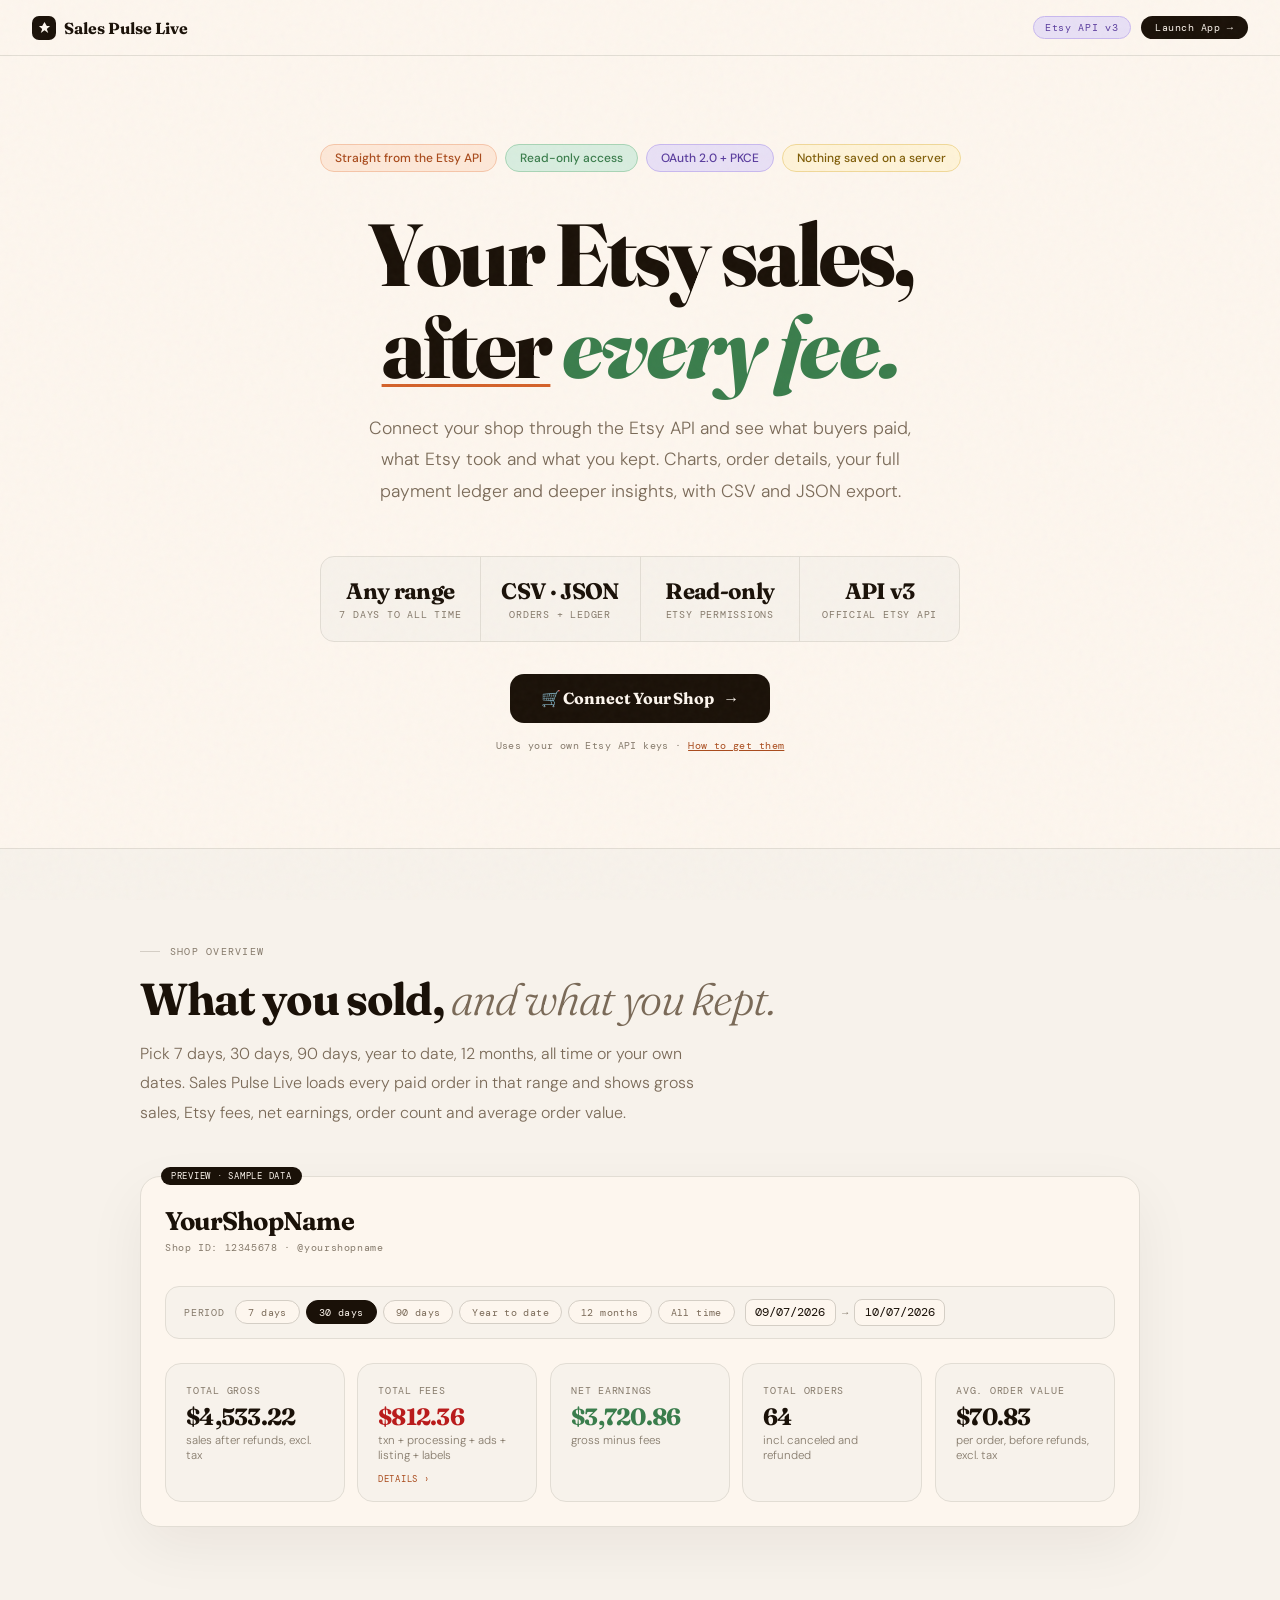
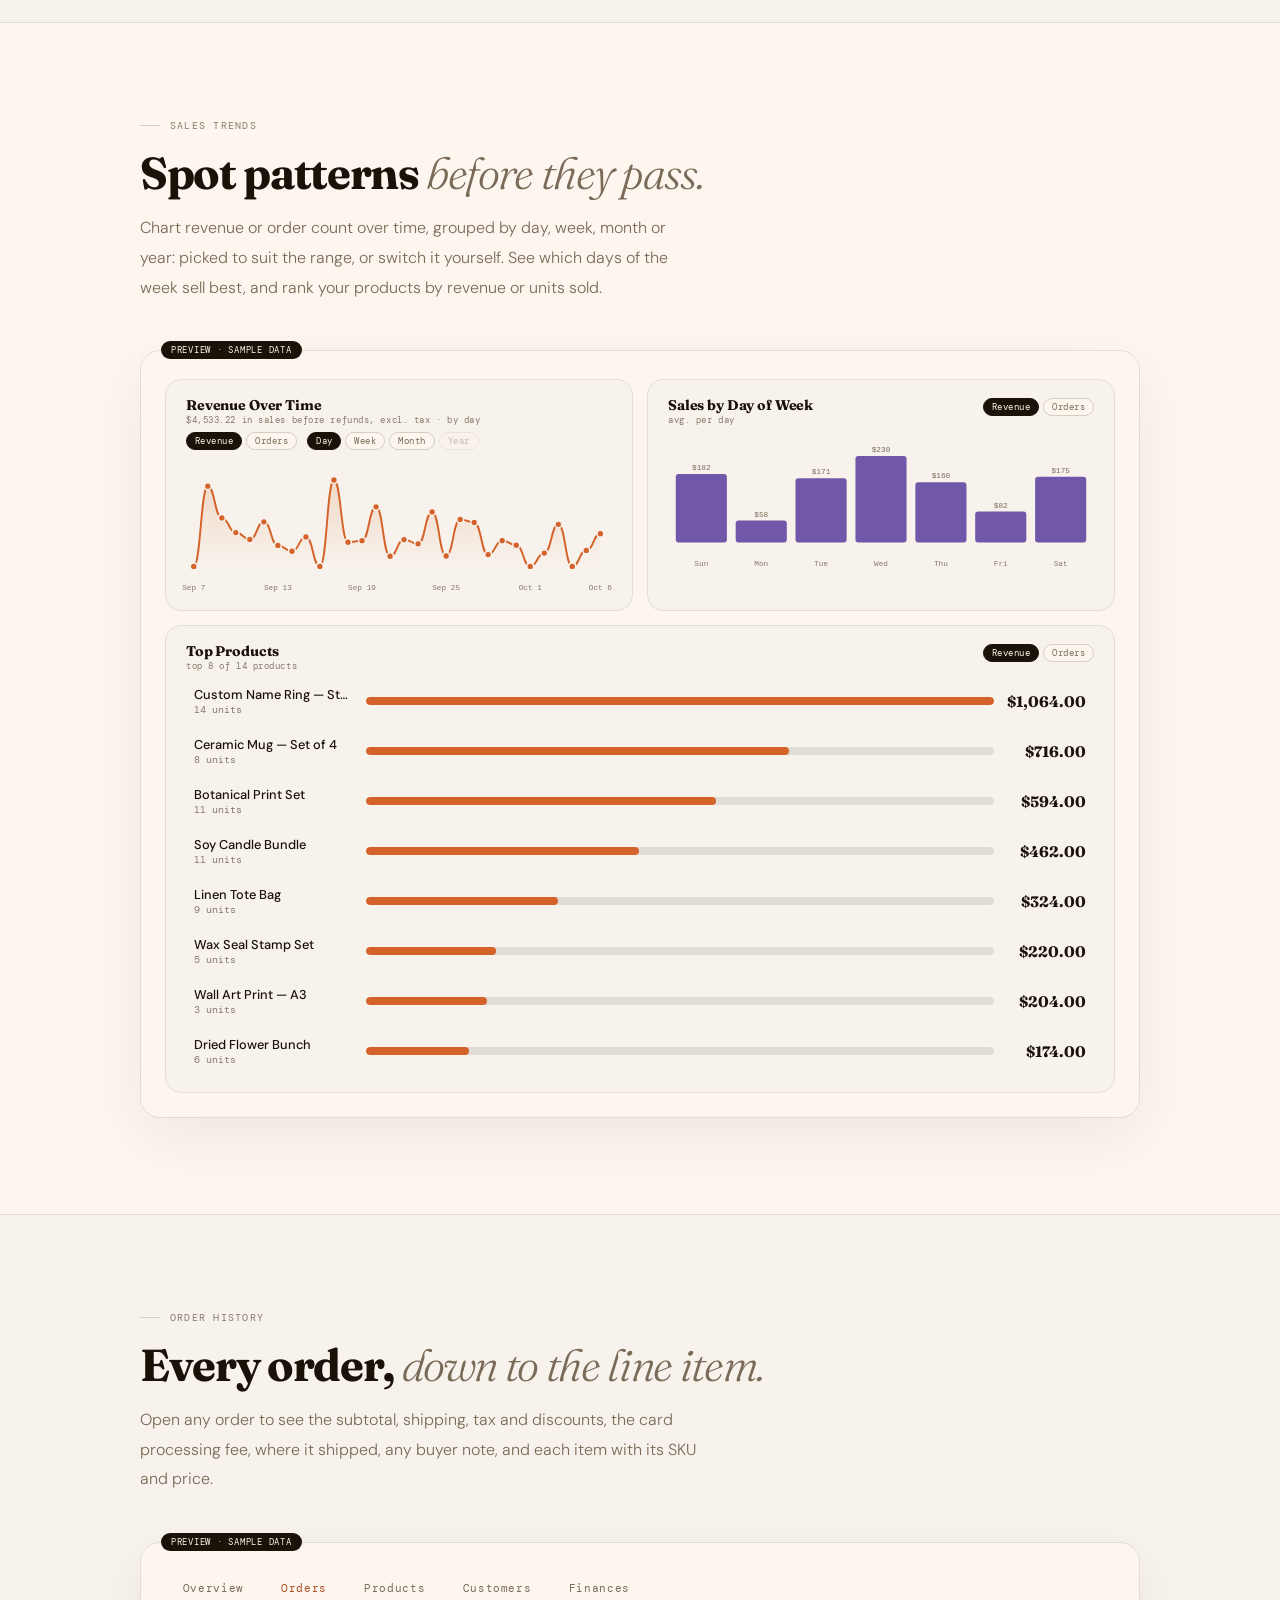
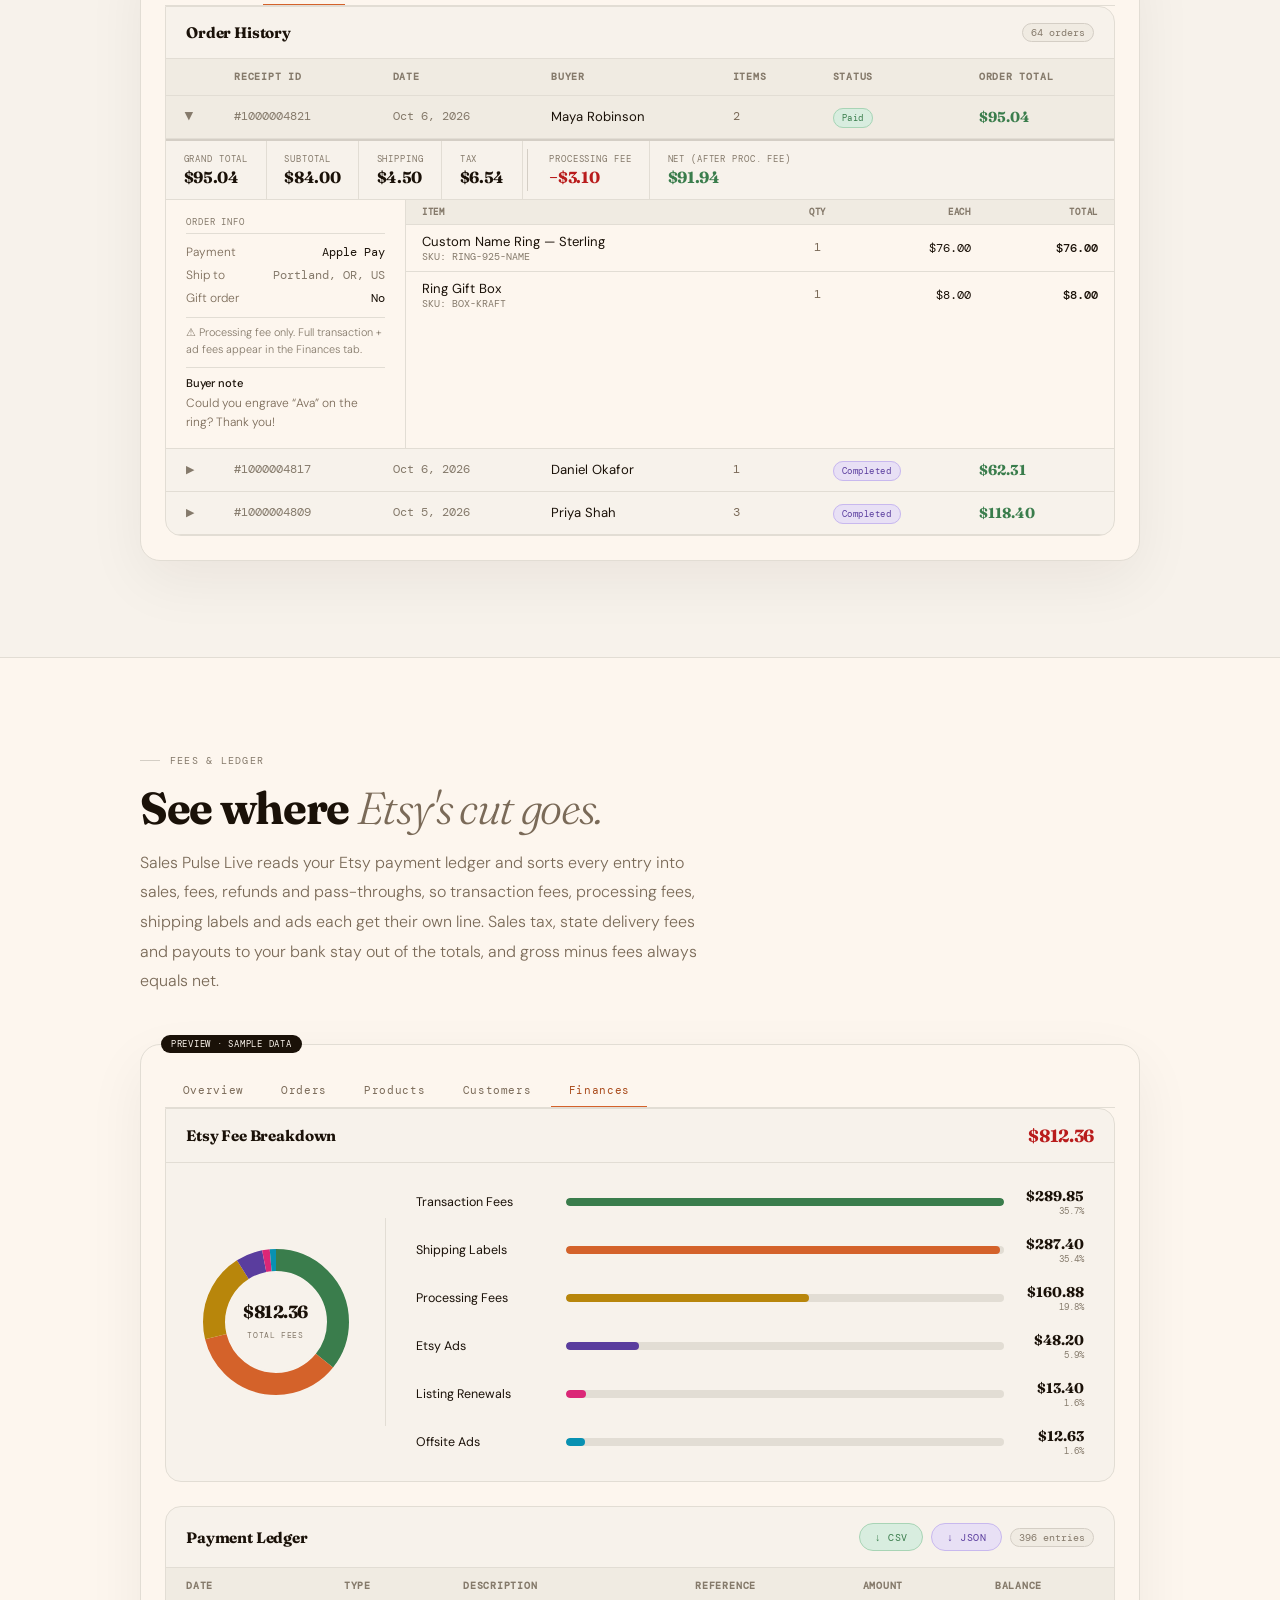
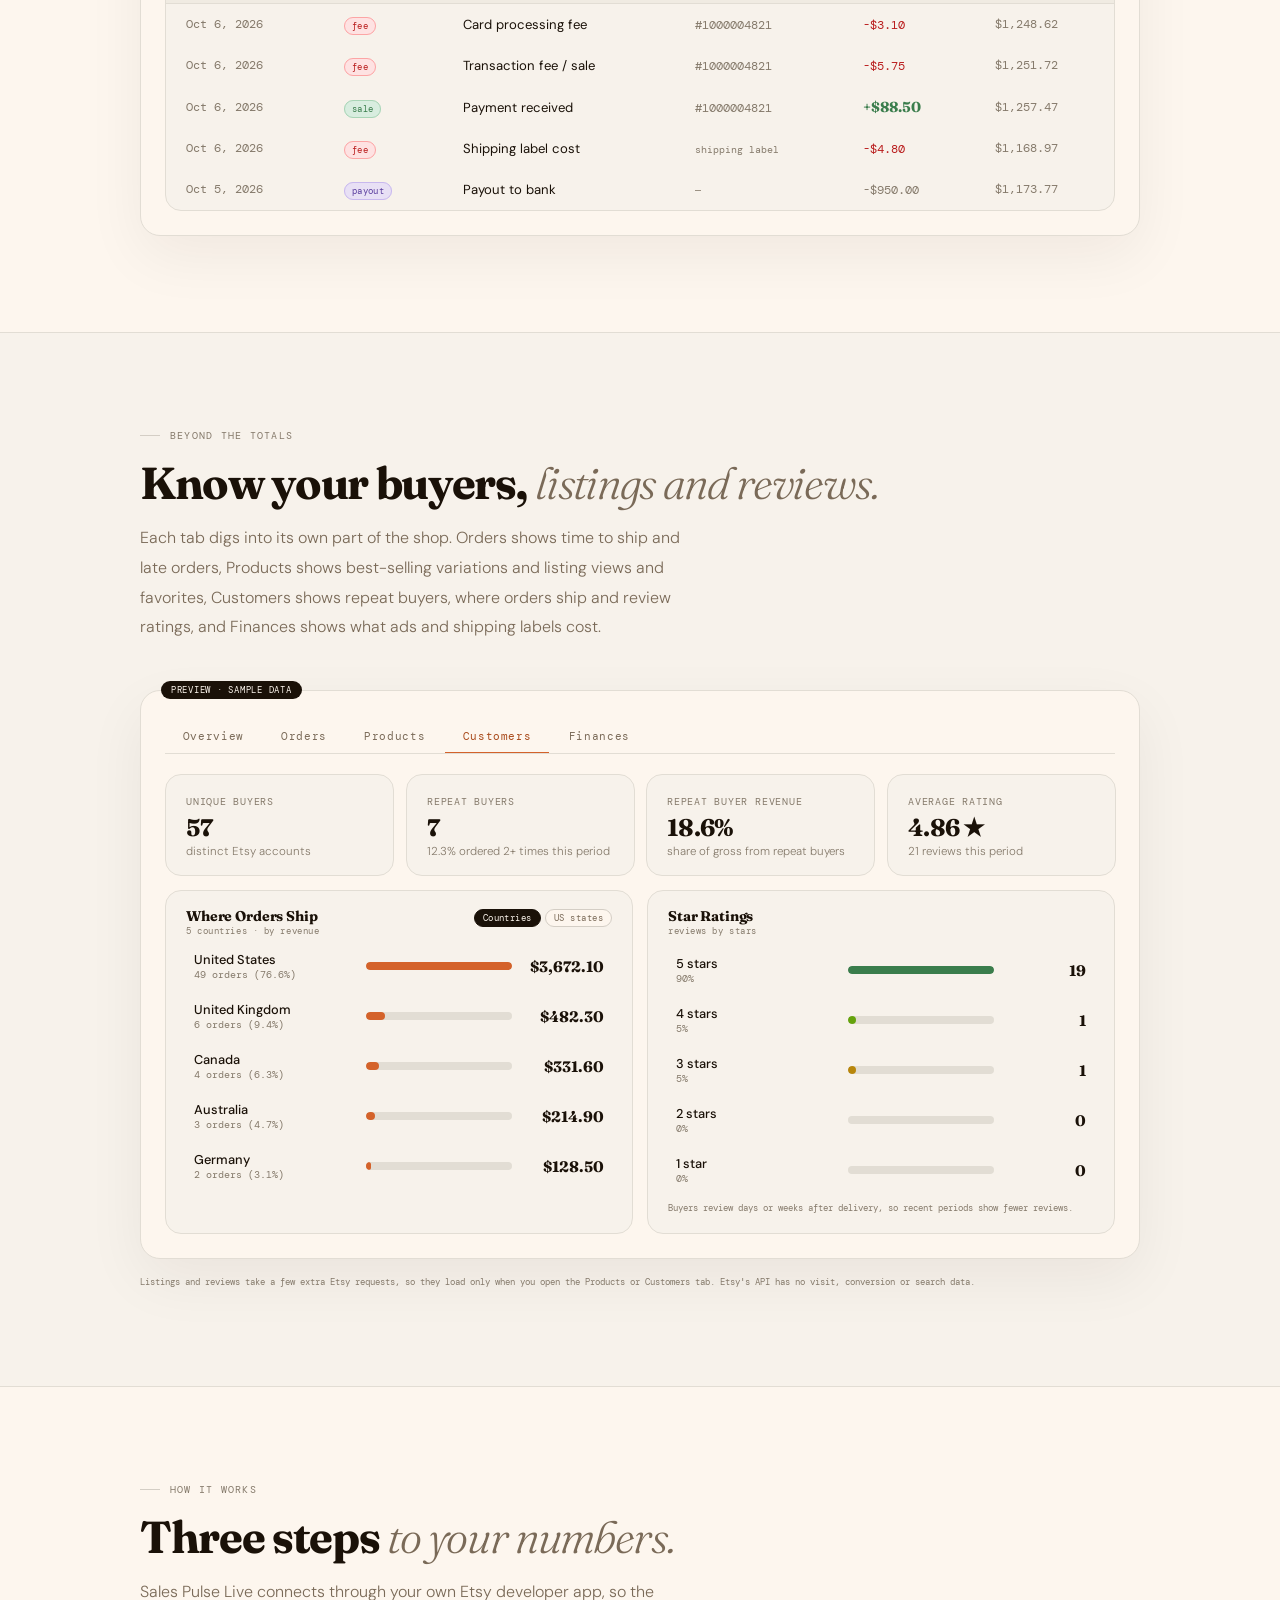
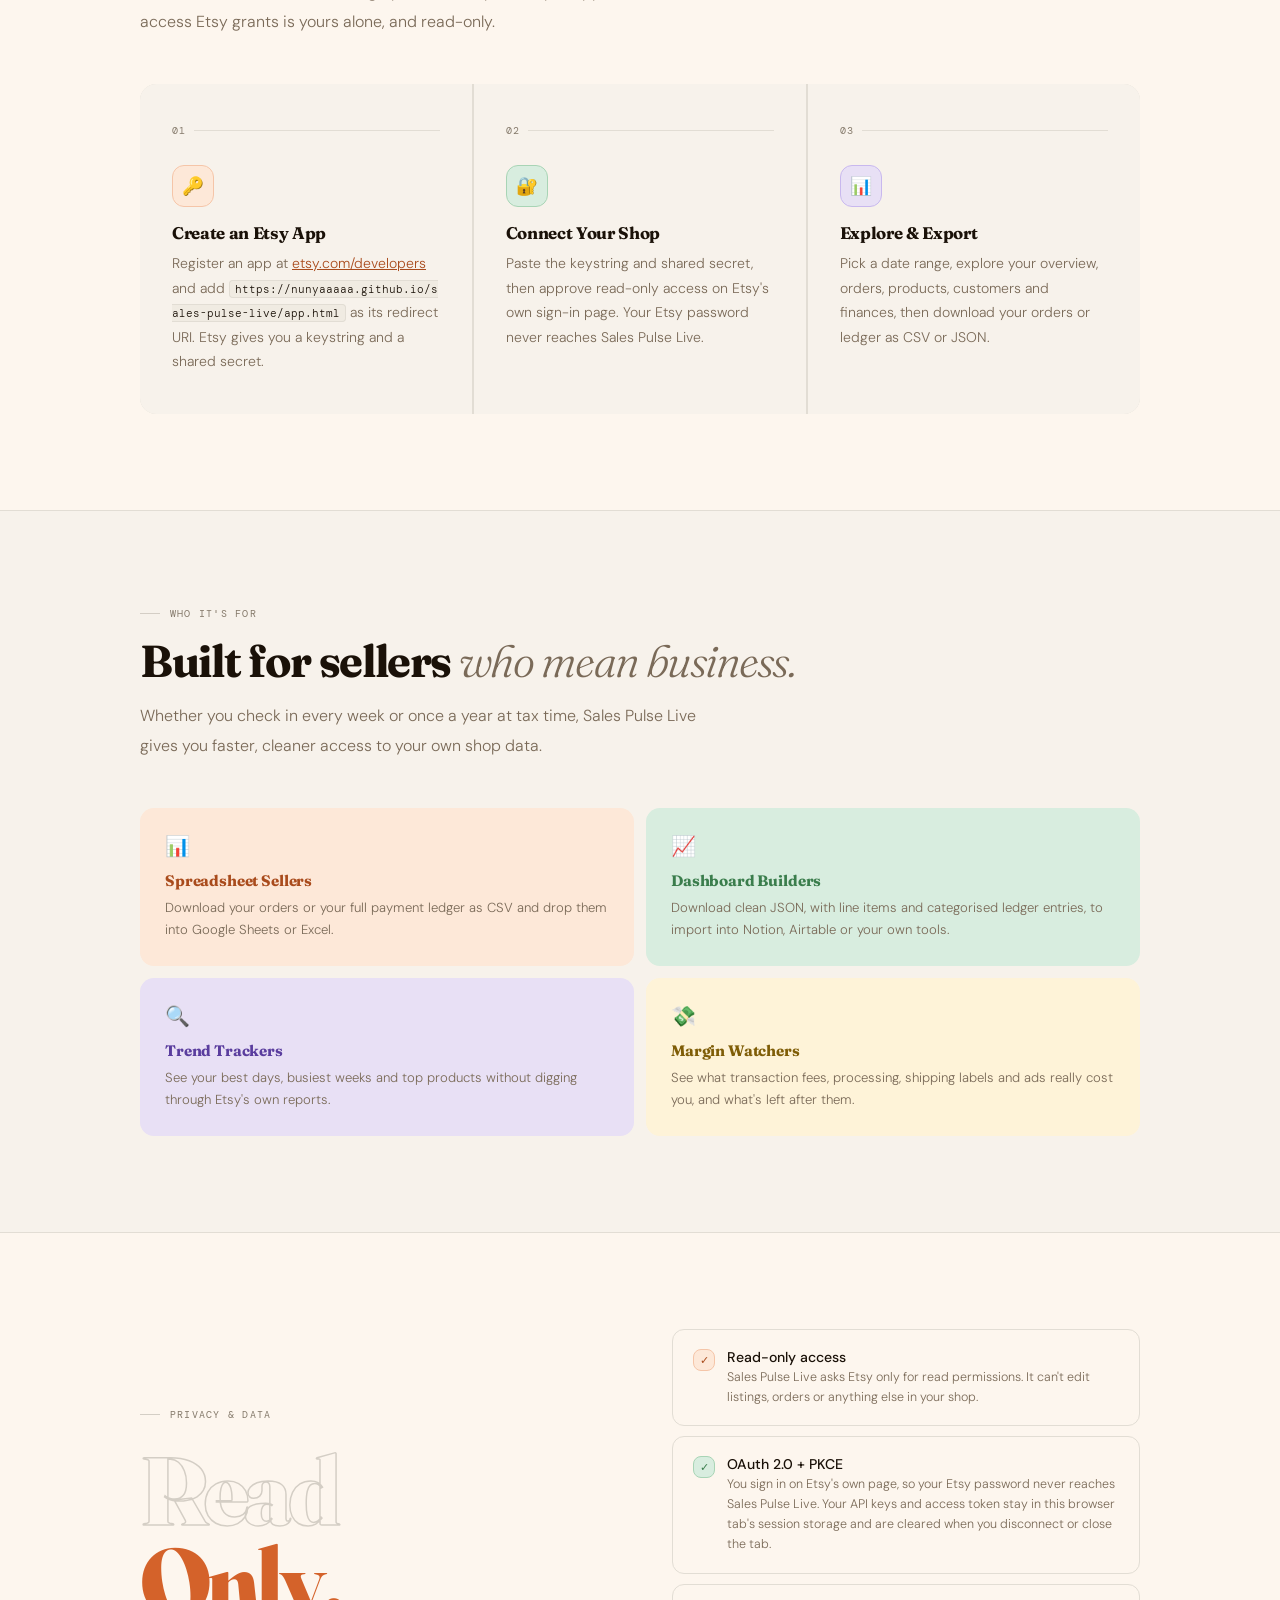
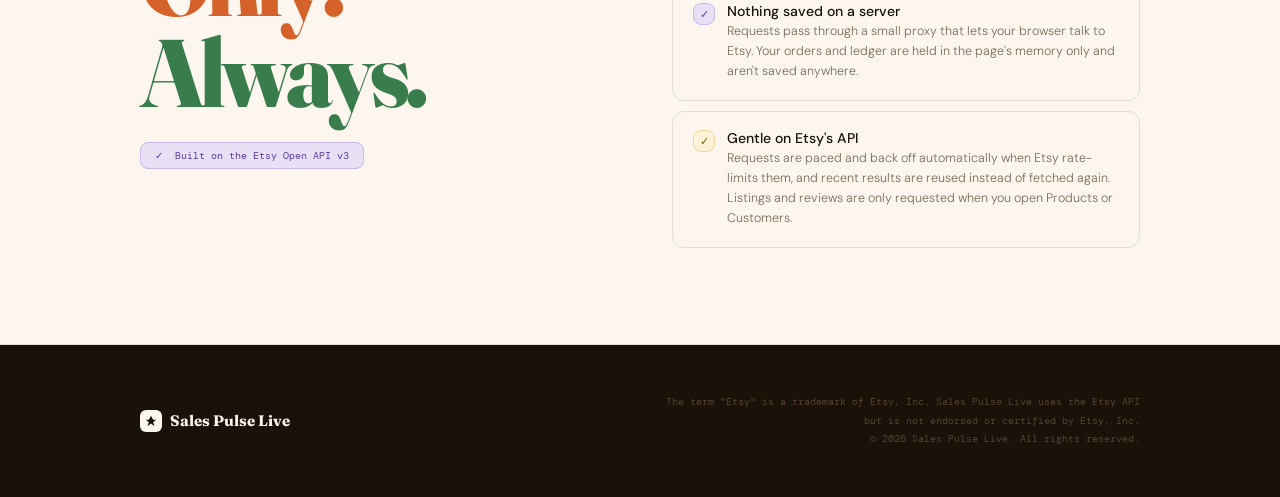
==== commit 377eeaca: "Add a breakdown popup to summary cards, starting with Total Fees Cards marked as drill-downs open on" ====
--- a/index.html
+++ b/index.html
@@ -347,6 +347,7 @@
             <div class="kpi-label">Total Fees</div>
             <div class="kpi-val red">$812.36</div>
             <div class="kpi-sub">txn + processing + ads + listing + labels</div>
+            <div class="drill-cue" aria-hidden="true">Details ›</div>
           </div>
           <div class="kpi-card">
             <div class="kpi-label">Net Earnings</div>
--- a/css/app.css
+++ b/css/app.css
@@ -669,6 +669,7 @@
   .ochart-toggle { gap:6px; }
   .page-btn { min-width:36px; min-height:36px; }
   .period-toggle { padding:0.5rem 0.9rem; }
+  .drill-close { width:2.6rem; height:2.6rem; }
 }
 
 /* LEDGER TYPE BADGE */
@@ -760,9 +761,60 @@
 .error-dismiss { background:none; border:none; color:var(--orange-ink); cursor:pointer; font-size:0.8rem; line-height:1; padding:0.1rem 0.2rem; flex-shrink:0; }
 .error-dismiss:hover { opacity:0.7; }
 
+/* DRILL-DOWNS: a summary card that opens its breakdown in a popup (js/drill.js) */
+.drill-card { display:flex; flex-direction:column; cursor:pointer; transition:border-color 0.15s, box-shadow 0.15s; }
+.drill-card:hover { border-color:var(--orange-bd); box-shadow:0 6px 18px rgba(26,17,8,0.07); }
+.drill-card:focus-visible { outline:2px solid var(--orange); outline-offset:2px; }
+.drill-cue { margin-top:auto; padding-top:0.65rem; font-family:'DM Mono',monospace; font-size:0.58rem; letter-spacing:0.08em; text-transform:uppercase; color:var(--orange-ink); }
+.drill-card:hover .drill-cue { text-decoration:underline; text-underline-offset:3px; }
+.drill { --drill-h:min(85vh, 46rem); width:min(34rem, calc(100vw - 2rem)); max-width:none; max-height:var(--drill-h); margin:auto; padding:0; border:1px solid var(--border); border-radius:18px; background:var(--offwhite); color:var(--ink); box-shadow:0 24px 64px rgba(26,17,8,0.28); overflow:hidden; }
+.drill::backdrop { background:rgba(26,17,8,0.42); }
+.drill[open] { animation:drillIn 0.2s ease-out; }
+.drill[open]::backdrop { animation:drillFade 0.2s ease-out; }
+@keyframes drillIn { from { opacity:0; transform:translateY(10px) scale(0.98); } }
+@keyframes drillFade { from { opacity:0; } }
+html:has(.drill[open]) { overflow:hidden; scrollbar-gutter:stable; } /* the page behind stays put */
+/* The box scrolls (not the dialog), so a click on its scrollbar isn't taken for a backdrop click */
+.drill-box { max-height:var(--drill-h); overflow:auto; overscroll-behavior:contain; }
+.drill-head { position:sticky; top:0; z-index:1; display:flex; align-items:flex-start; justify-content:space-between; gap:1rem; padding:1.15rem 1.25rem 0.9rem; background:var(--offwhite); border-bottom:1px solid var(--border); }
+.drill-title { font-family:'DM Mono',monospace; font-size:0.62rem; font-weight:500; letter-spacing:0.08em; text-transform:uppercase; color:var(--muted2); }
+.drill-figure { font-family:'Fraunces',serif; font-size:1.9rem; font-weight:700; letter-spacing:-0.03em; line-height:1.1; margin-top:0.3rem; color:var(--ink); overflow-wrap:anywhere; }
+.drill-figure.red   { color:var(--red); }
+.drill-figure.green { color:var(--green); }
+.drill-period { font-size:0.72rem; color:var(--muted2); margin-top:0.3rem; font-weight:300; }
+.drill-close { flex-shrink:0; width:2.1rem; height:2.1rem; display:grid; place-items:center; border-radius:50%; border:1px solid var(--border); background:var(--cream); color:var(--ink2); font-size:0.85rem; line-height:1; cursor:pointer; }
+.drill-close:hover { border-color:var(--orange-bd); color:var(--orange-ink); }
+.drill-close:focus-visible { outline:2px solid var(--orange); outline-offset:2px; }
+.drill-body { padding:0.5rem 1.25rem 1.25rem; }
+.drill-table { font-size:0.8rem; }
+.drill-table thead th { background:none; padding:0.6rem 0 0.45rem; }
+.drill-table :is(thead, tbody, tfoot) :is(th, td):not(:first-child) { text-align:right; padding-left:0.9rem; white-space:nowrap; }
+.drill-table tbody :is(th, td) { padding:0.65rem 0; border-bottom:1px solid var(--border); vertical-align:top; text-align:left; font-weight:400; white-space:normal; }
+.drill-table tbody th { width:100%; }
+.drill-name { display:flex; align-items:center; gap:7px; color:var(--ink); font-weight:500; overflow-wrap:anywhere; }
+.drill-name i { width:8px; height:8px; border-radius:50%; flex-shrink:0; }
+.drill-sub { display:block; margin-top:2px; font-size:0.68rem; color:var(--muted2); font-weight:300; }
+.drill-bar { display:block; height:5px; margin-top:6px; border-radius:999px; background:var(--border); overflow:hidden; }
+.drill-bar span { display:block; height:100%; border-radius:999px; }
+.drill-pct { font-family:'DM Mono',monospace; font-size:0.68rem; color:var(--muted2); }
+.drill-amt { font-family:'DM Mono',monospace; font-size:0.76rem; color:var(--ink); }
+.drill-table tfoot :is(th, td) { padding:0.75rem 0 0; font-weight:600; text-align:left; }
+.drill-table tfoot th { font-family:'Fraunces',serif; font-size:0.9rem; }
+.drill-table tfoot .drill-amt { font-size:0.82rem; font-weight:500; text-align:right; }
+.drill-note { margin-top:1rem; font-family:'DM Mono',monospace; font-size:0.6rem; line-height:1.65; color:var(--muted2); }
+/* Phones: a bottom sheet, full width */
+@media (max-width: 600px) {
+  .drill { --drill-h:88vh; width:100%; margin:auto 0 0; border-radius:18px 18px 0 0; border-bottom:none; }
+  .drill[open] { animation-name:drillUp; }
+  .drill-body { padding-bottom:calc(1.25rem + env(safe-area-inset-bottom)); }
+  .drill-figure { font-size:1.6rem; }
+}
+@keyframes drillUp { from { transform:translateY(40px); opacity:0.4; } }
+
 /* Reduced motion: no decorative motion (blinking dot, shimmer, bars and details easing in). At the
    end so it outranks the rules above. Spinners and the progress bar keep moving: they show work in progress. */
 @media (prefers-reduced-motion: reduce) {
   .live-dot, .skeleton, .detail-inner { animation: none; }
   .fee-bar-fill, .top-prod-bar-fill { transition: none; }
-}
+  .drill[open], .drill[open]::backdrop { animation: none; }
+}
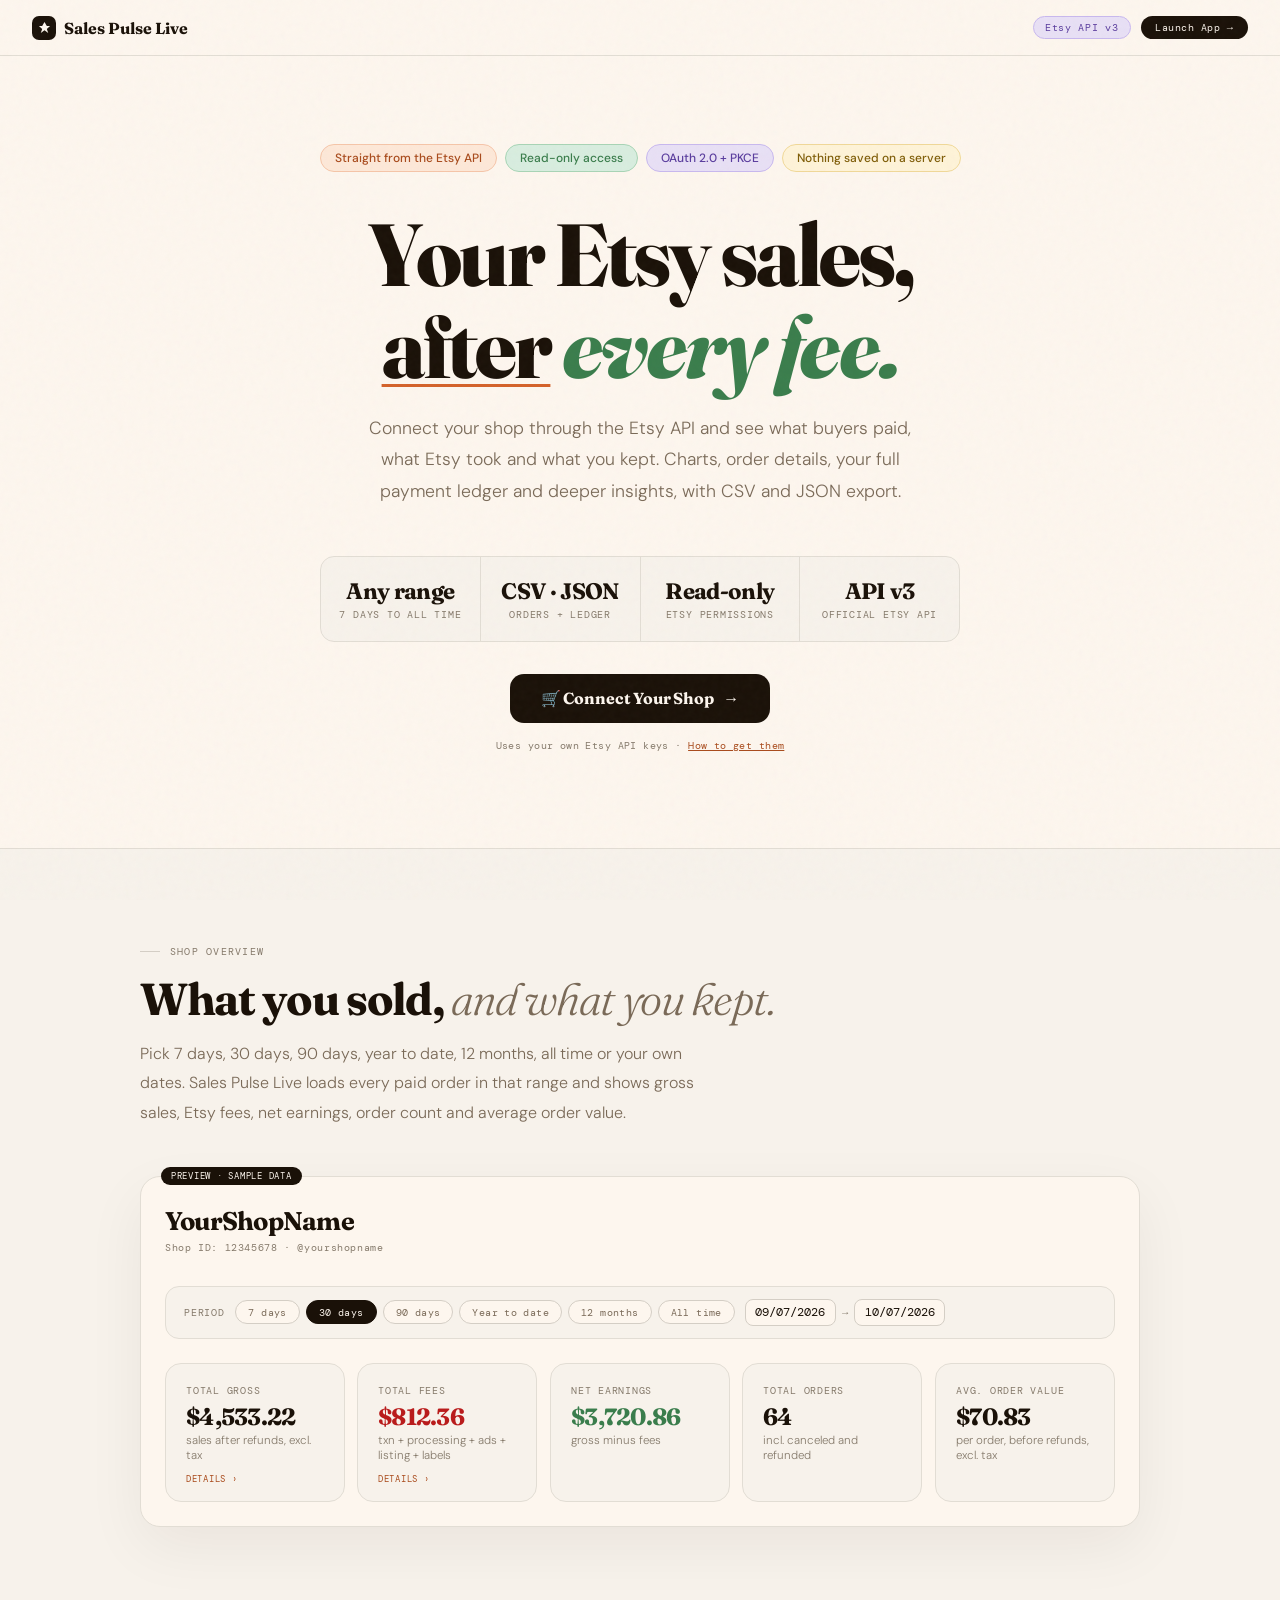
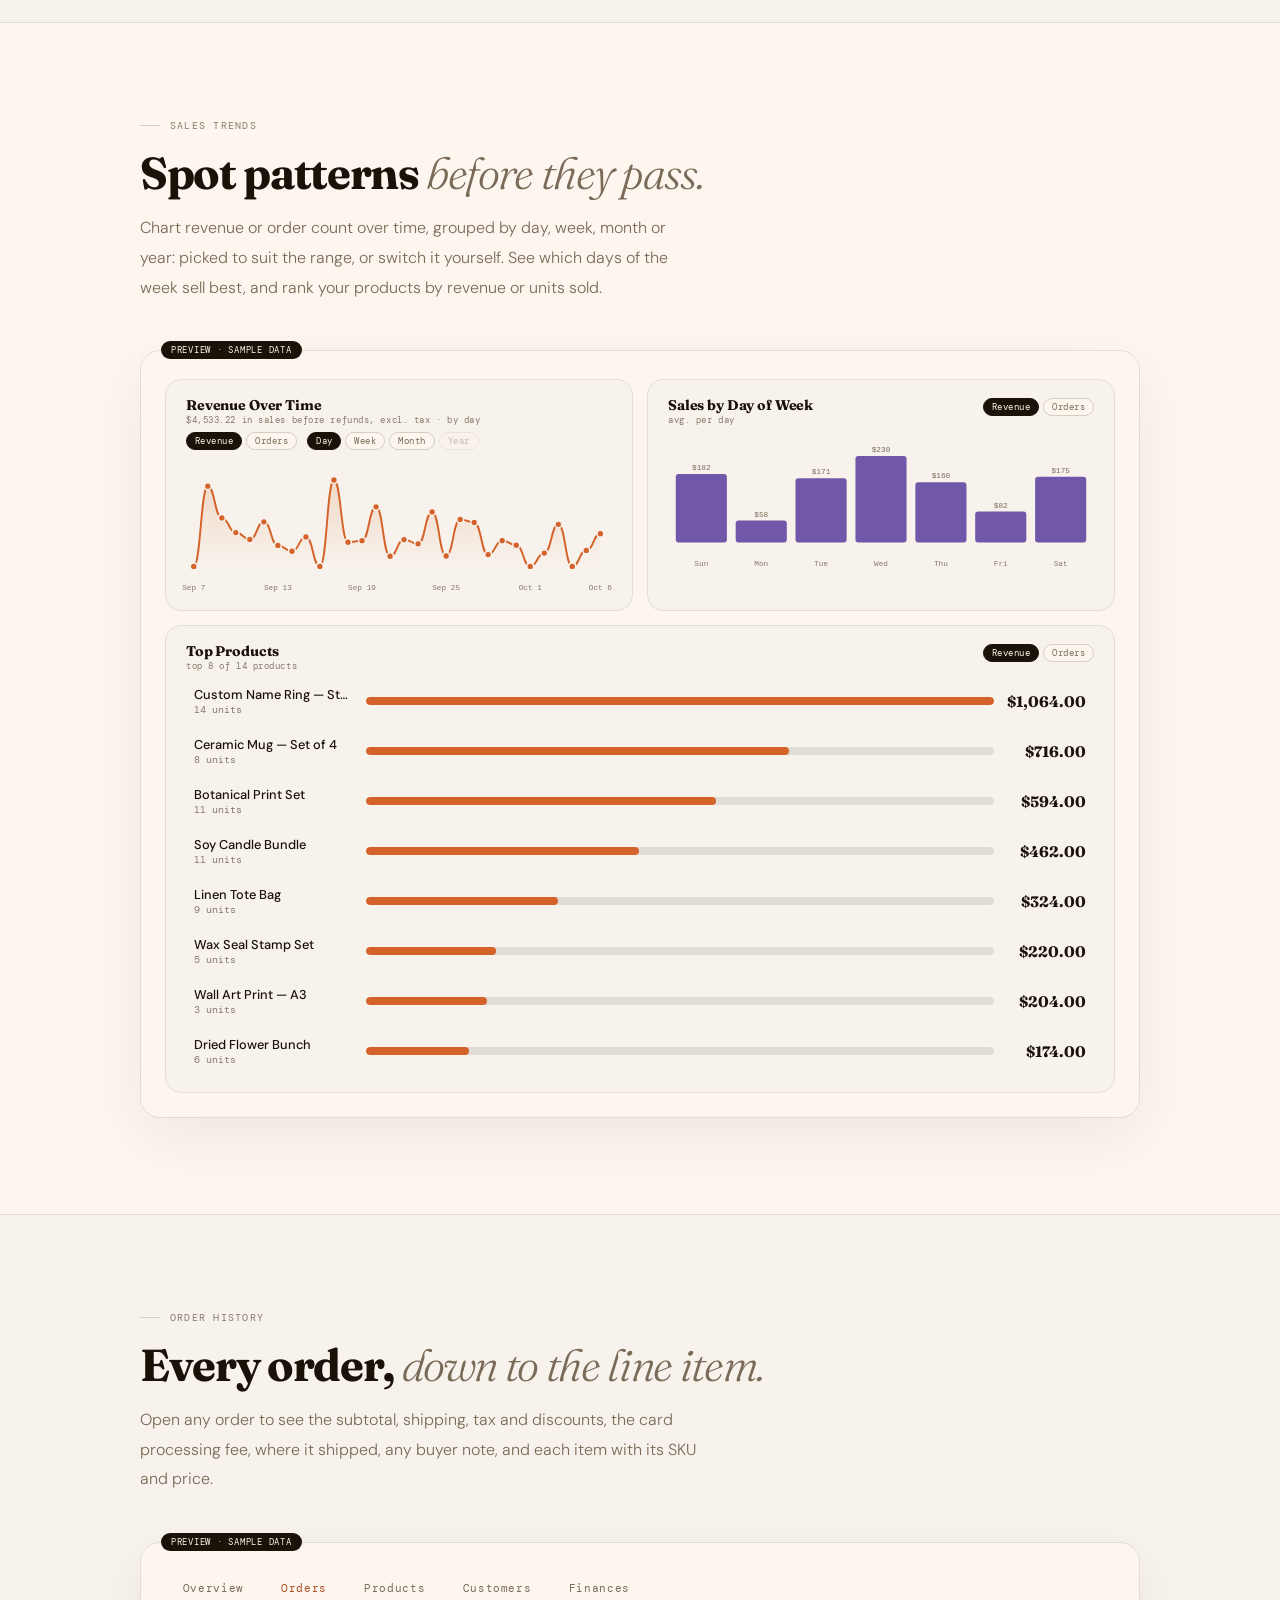
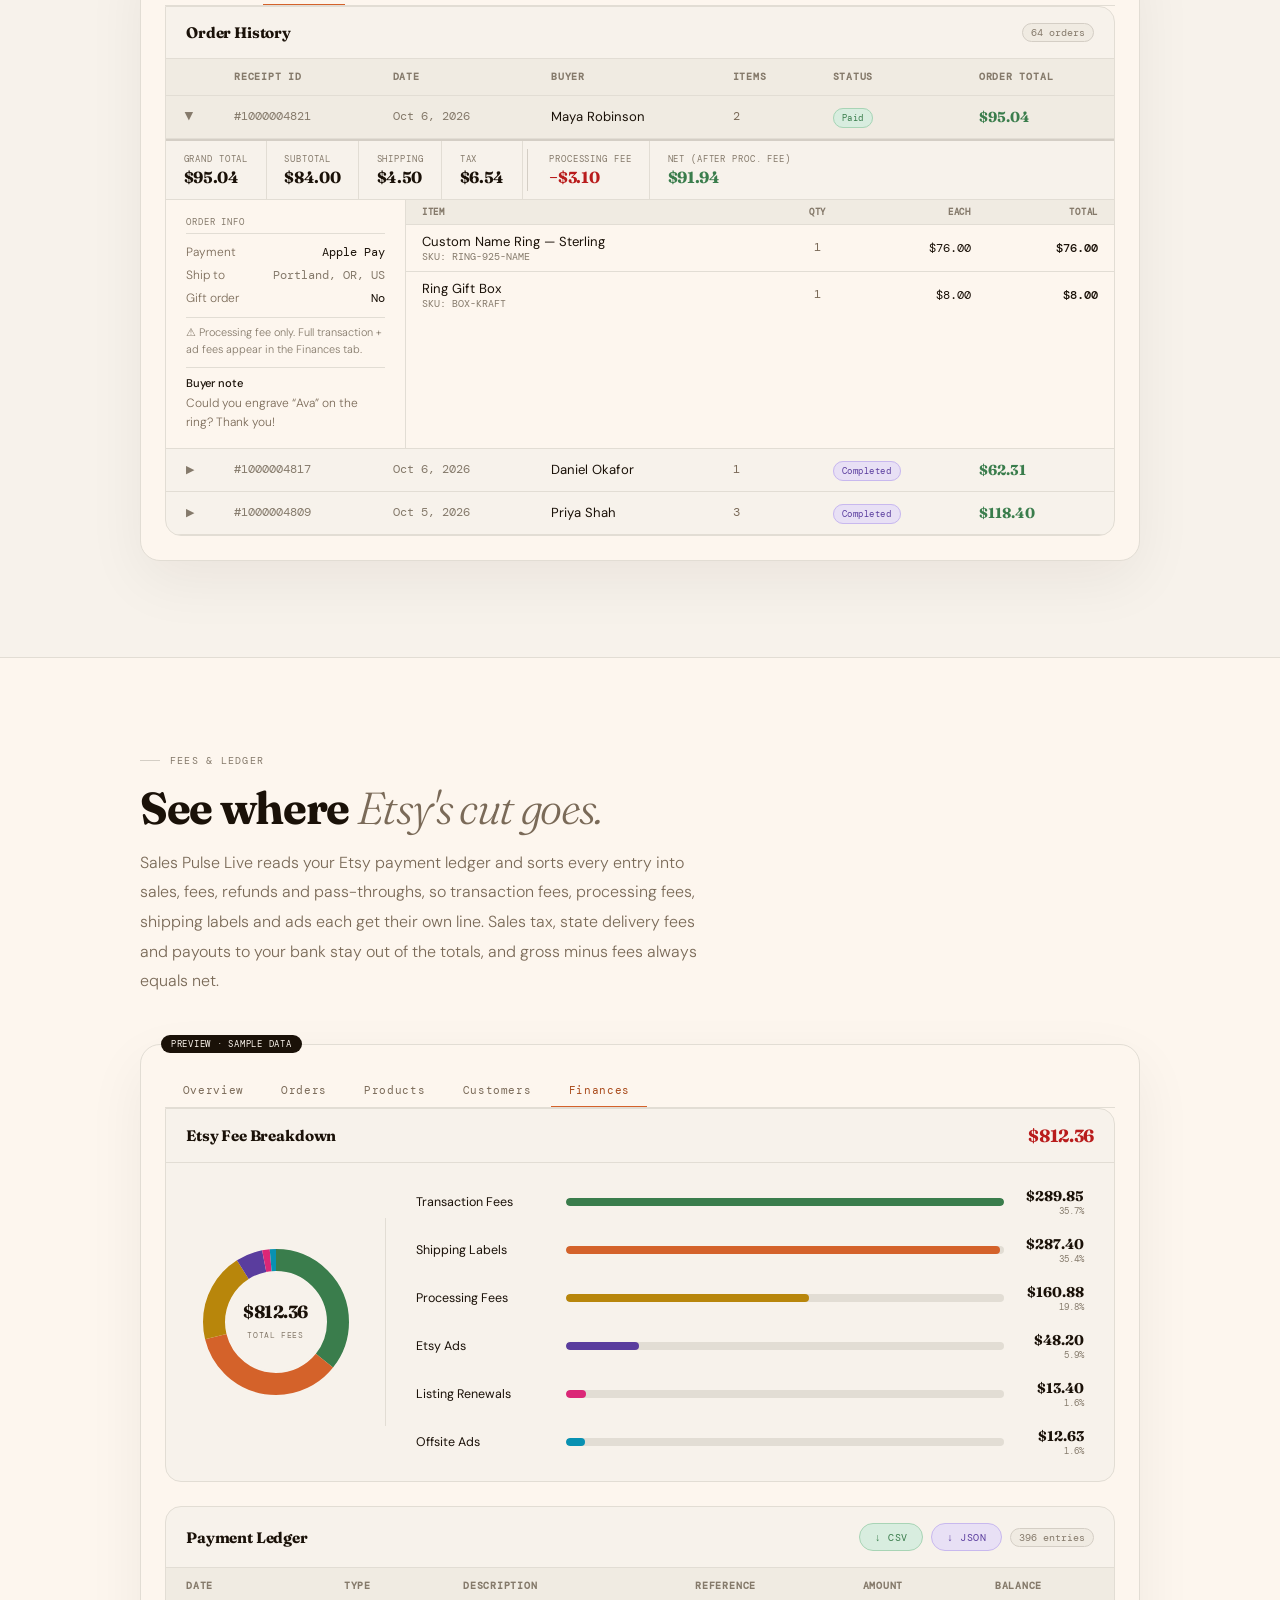
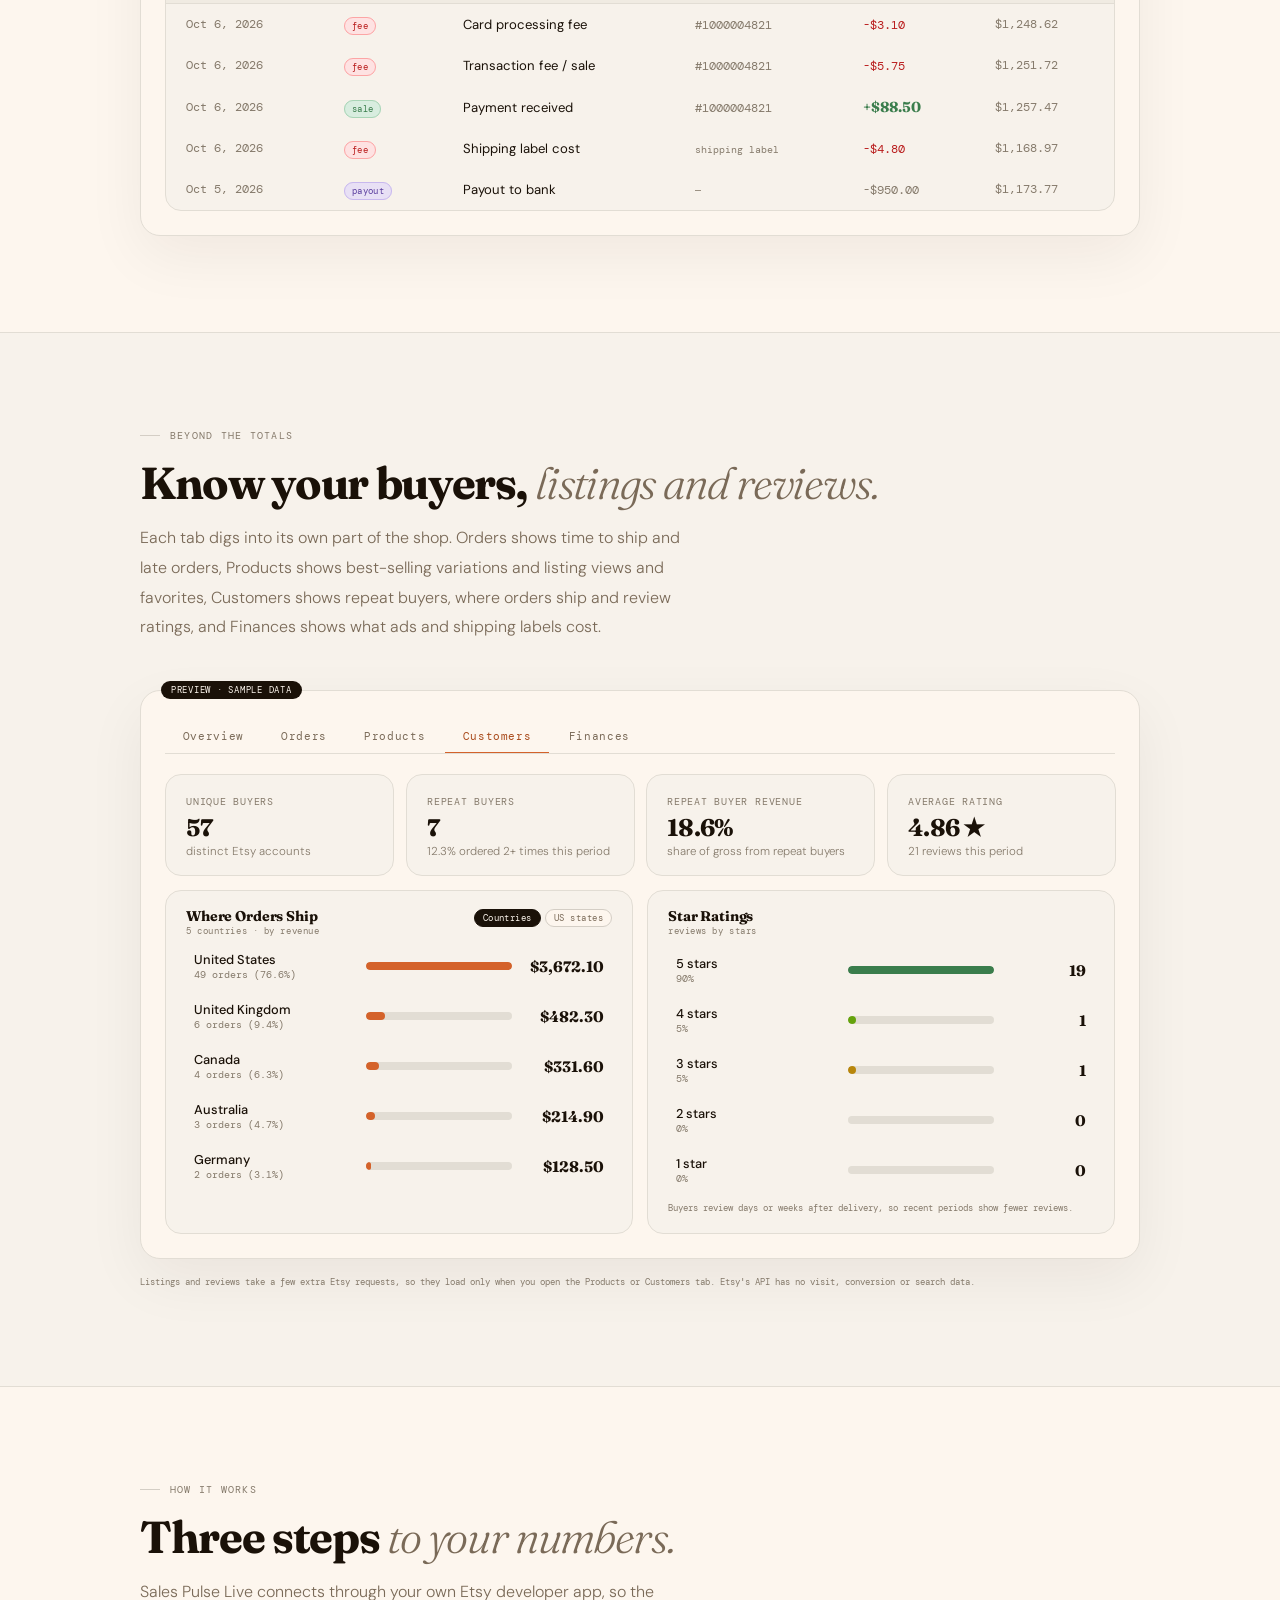
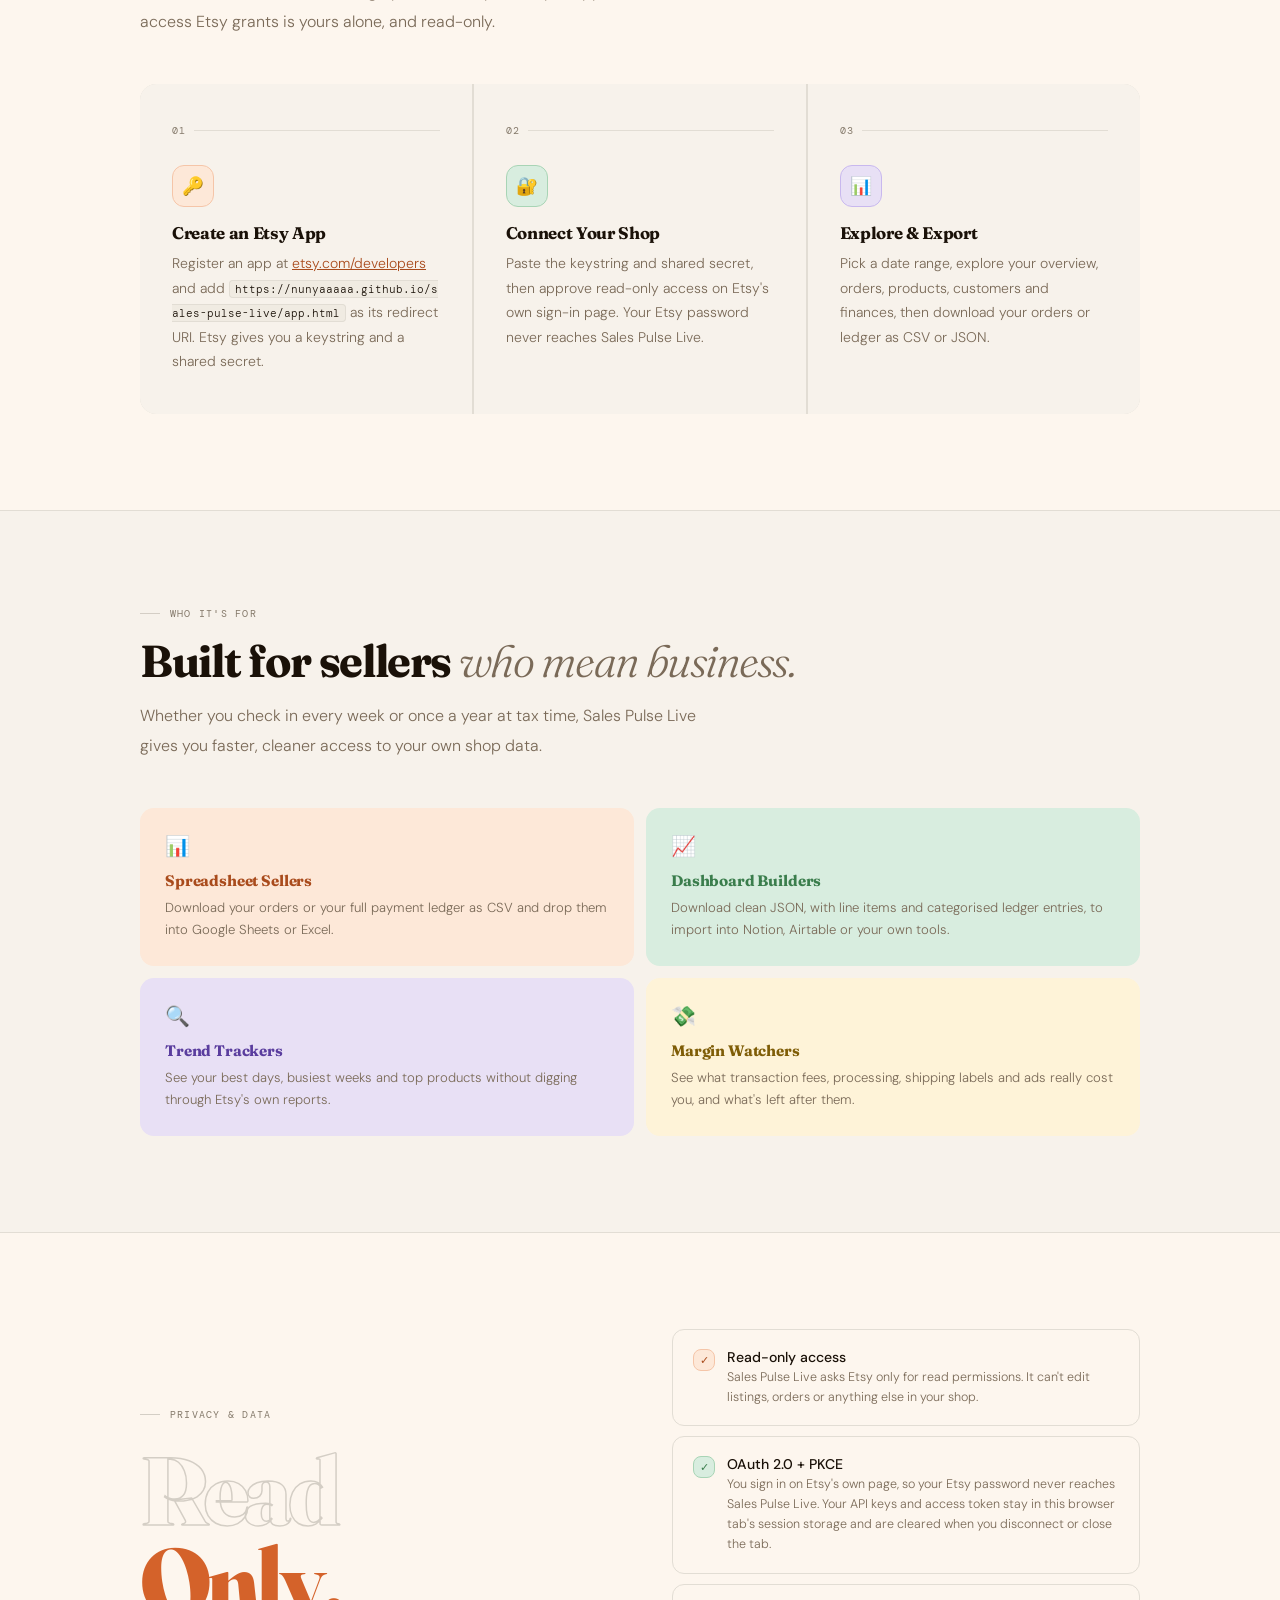
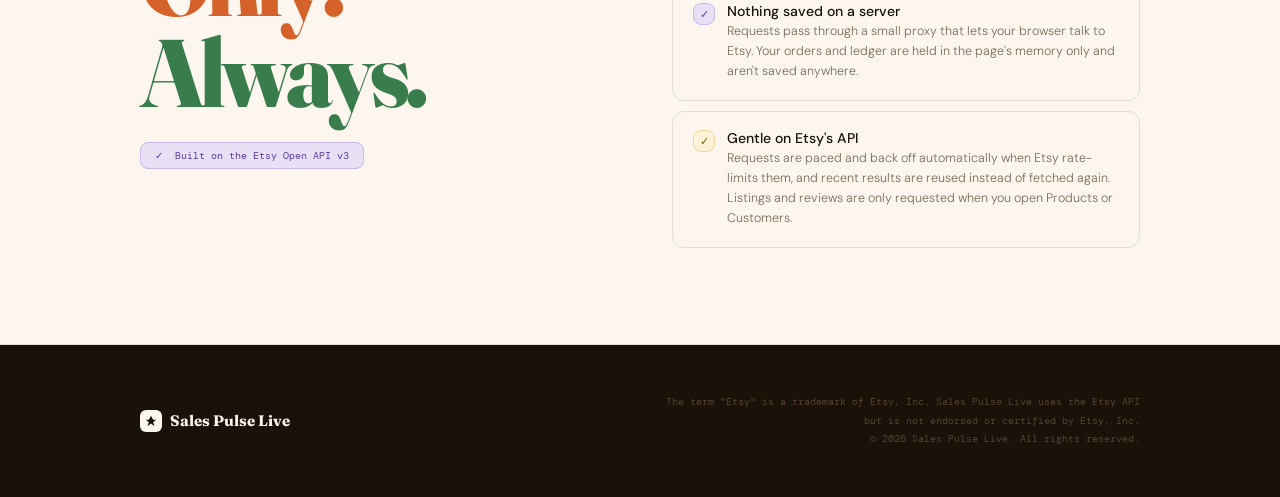
==== commit dfb9e603: "Show how Total Gross comes out of the ledger Total Gross, on Overview and Finances, opens a breakdow" ====
--- a/index.html
+++ b/index.html
@@ -342,6 +342,7 @@
             <div class="kpi-label">Total Gross</div>
             <div class="kpi-val">$4,533.22</div>
             <div class="kpi-sub">sales after refunds, excl. tax</div>
+            <div class="drill-cue" aria-hidden="true">Details ›</div>
           </div>
           <div class="kpi-card">
             <div class="kpi-label">Total Fees</div>
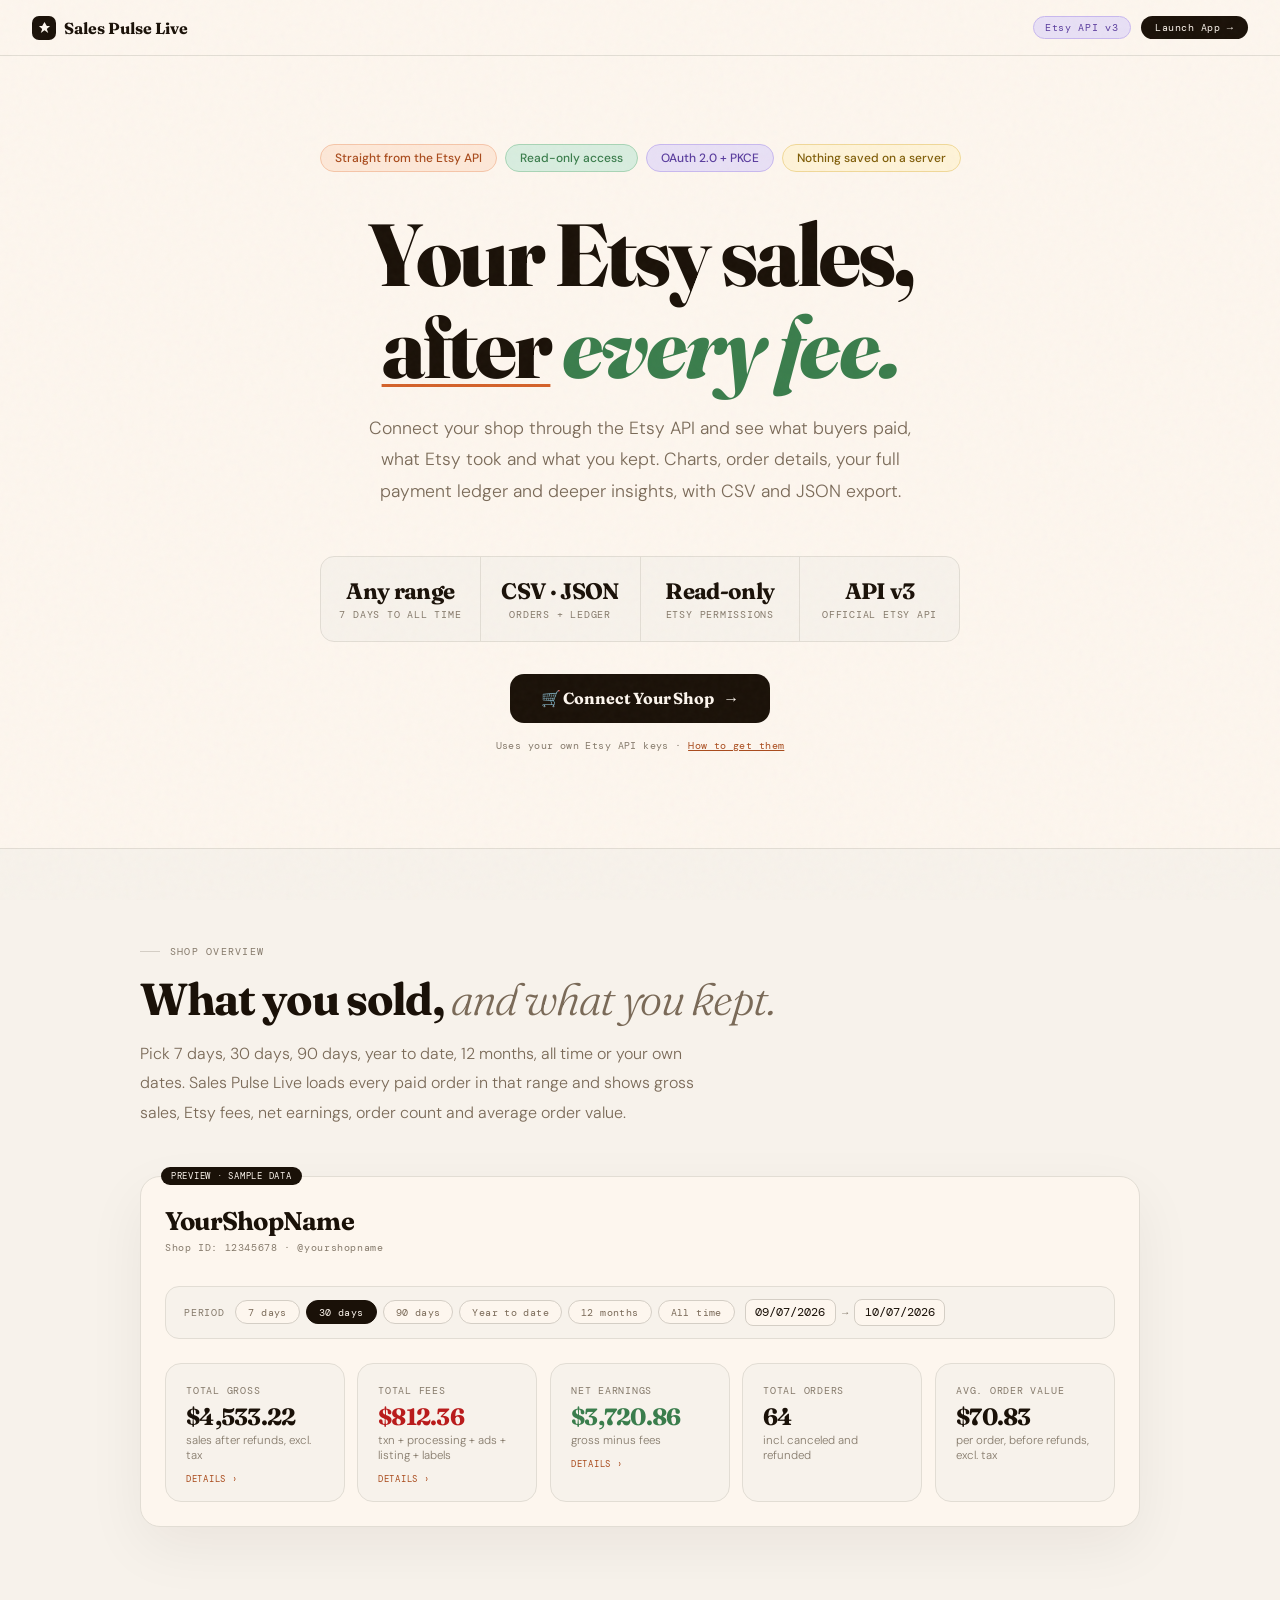
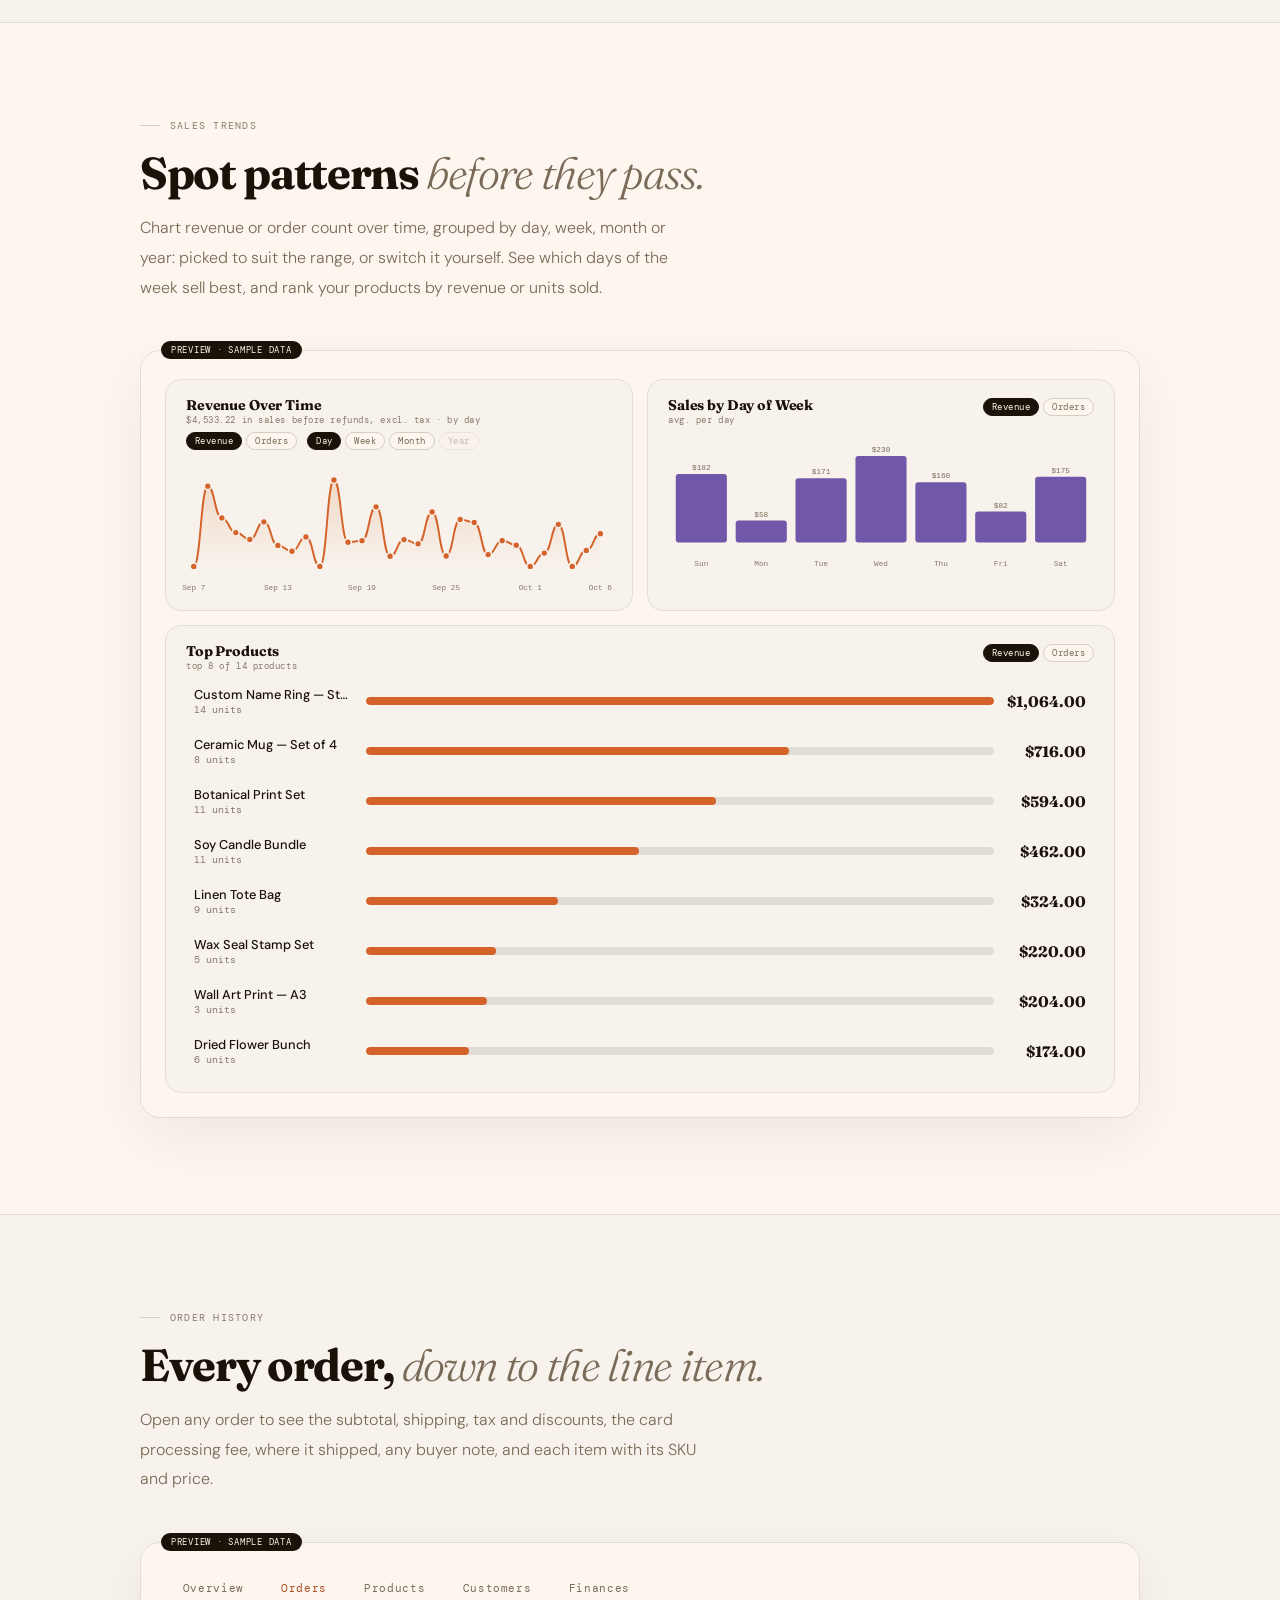
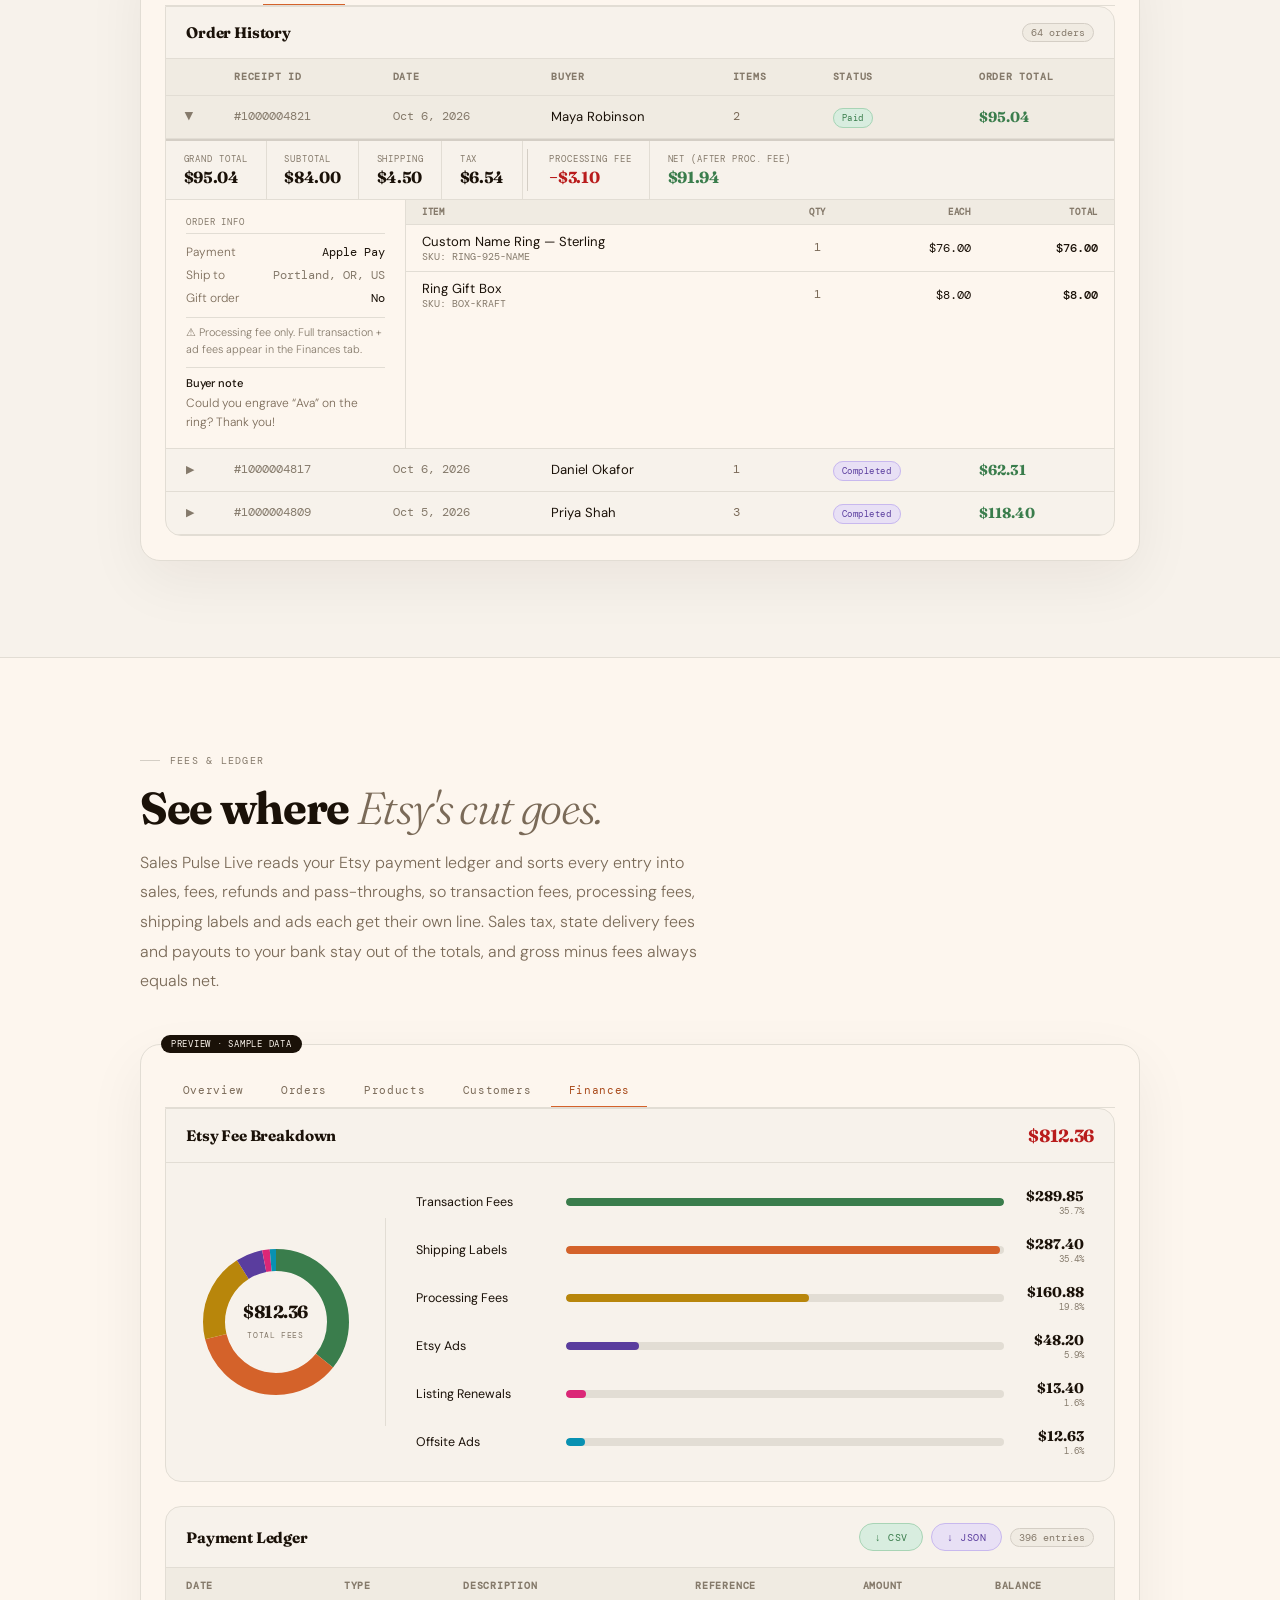
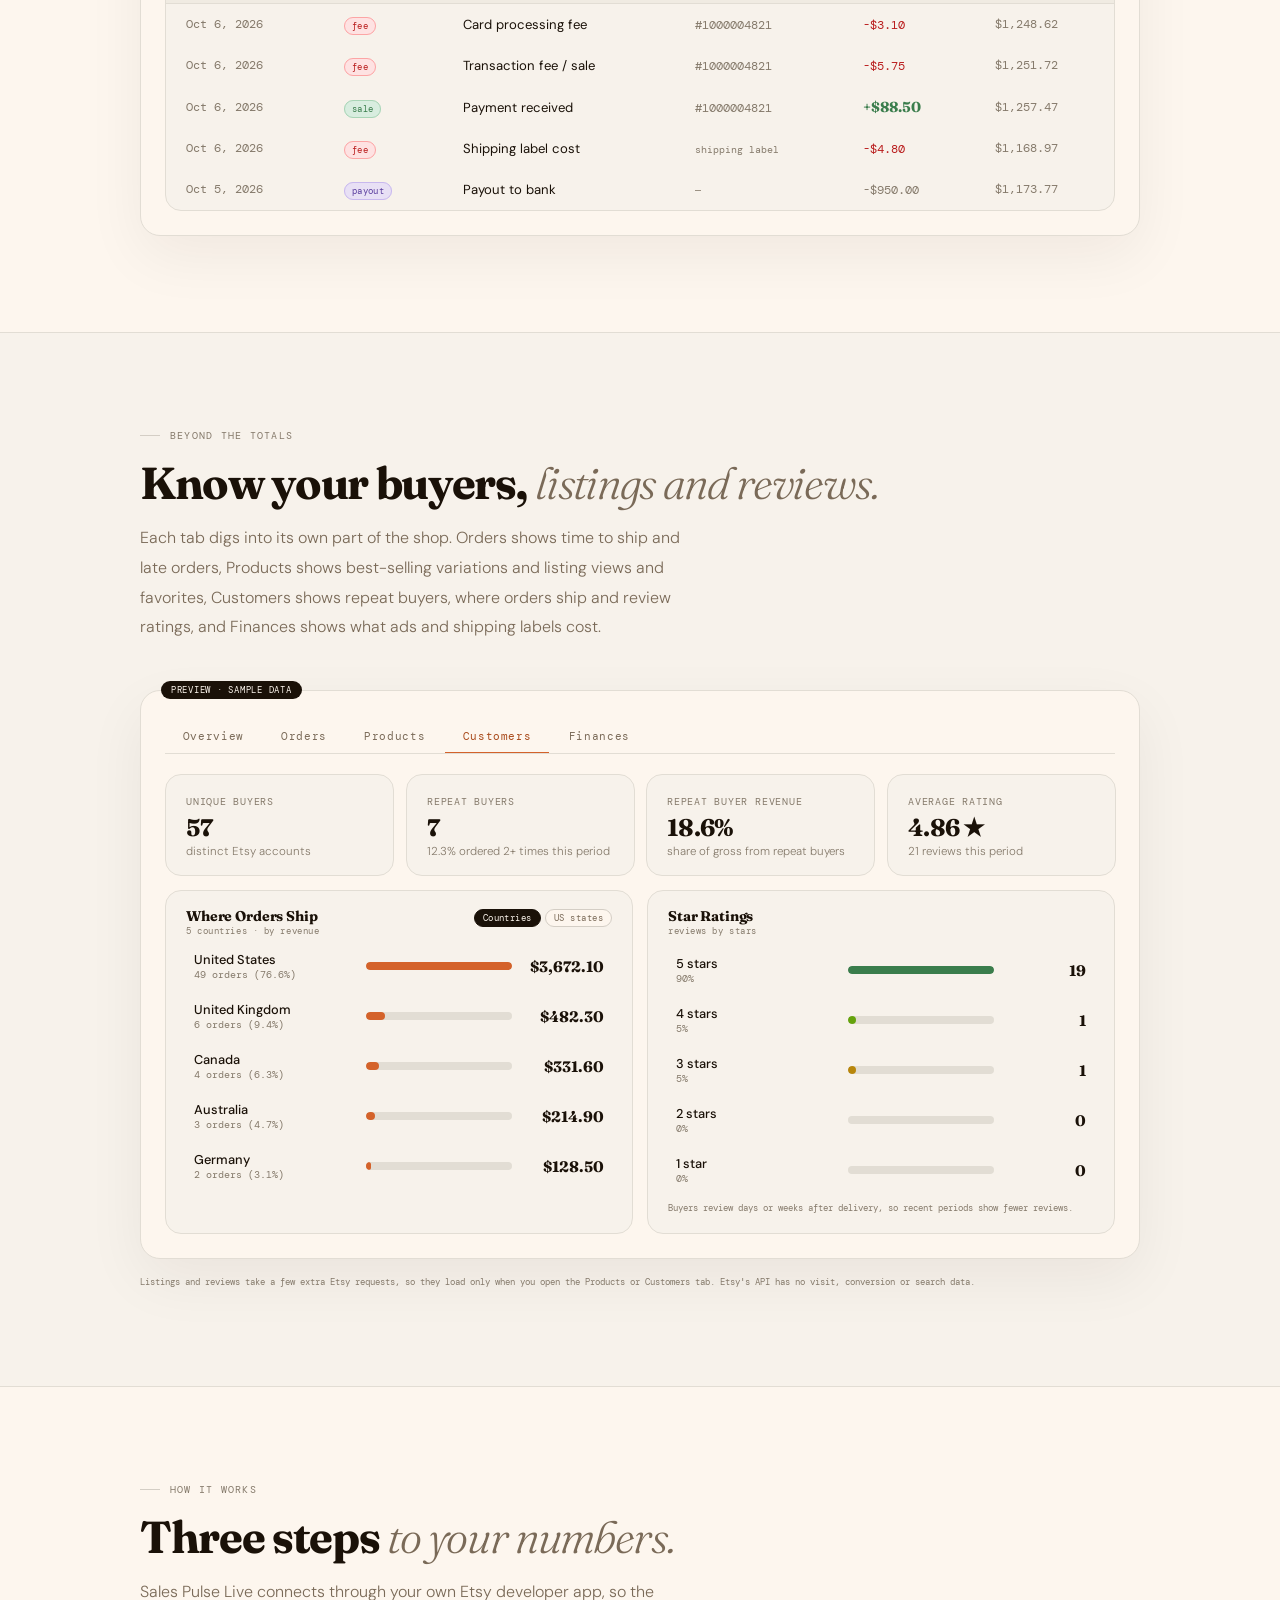
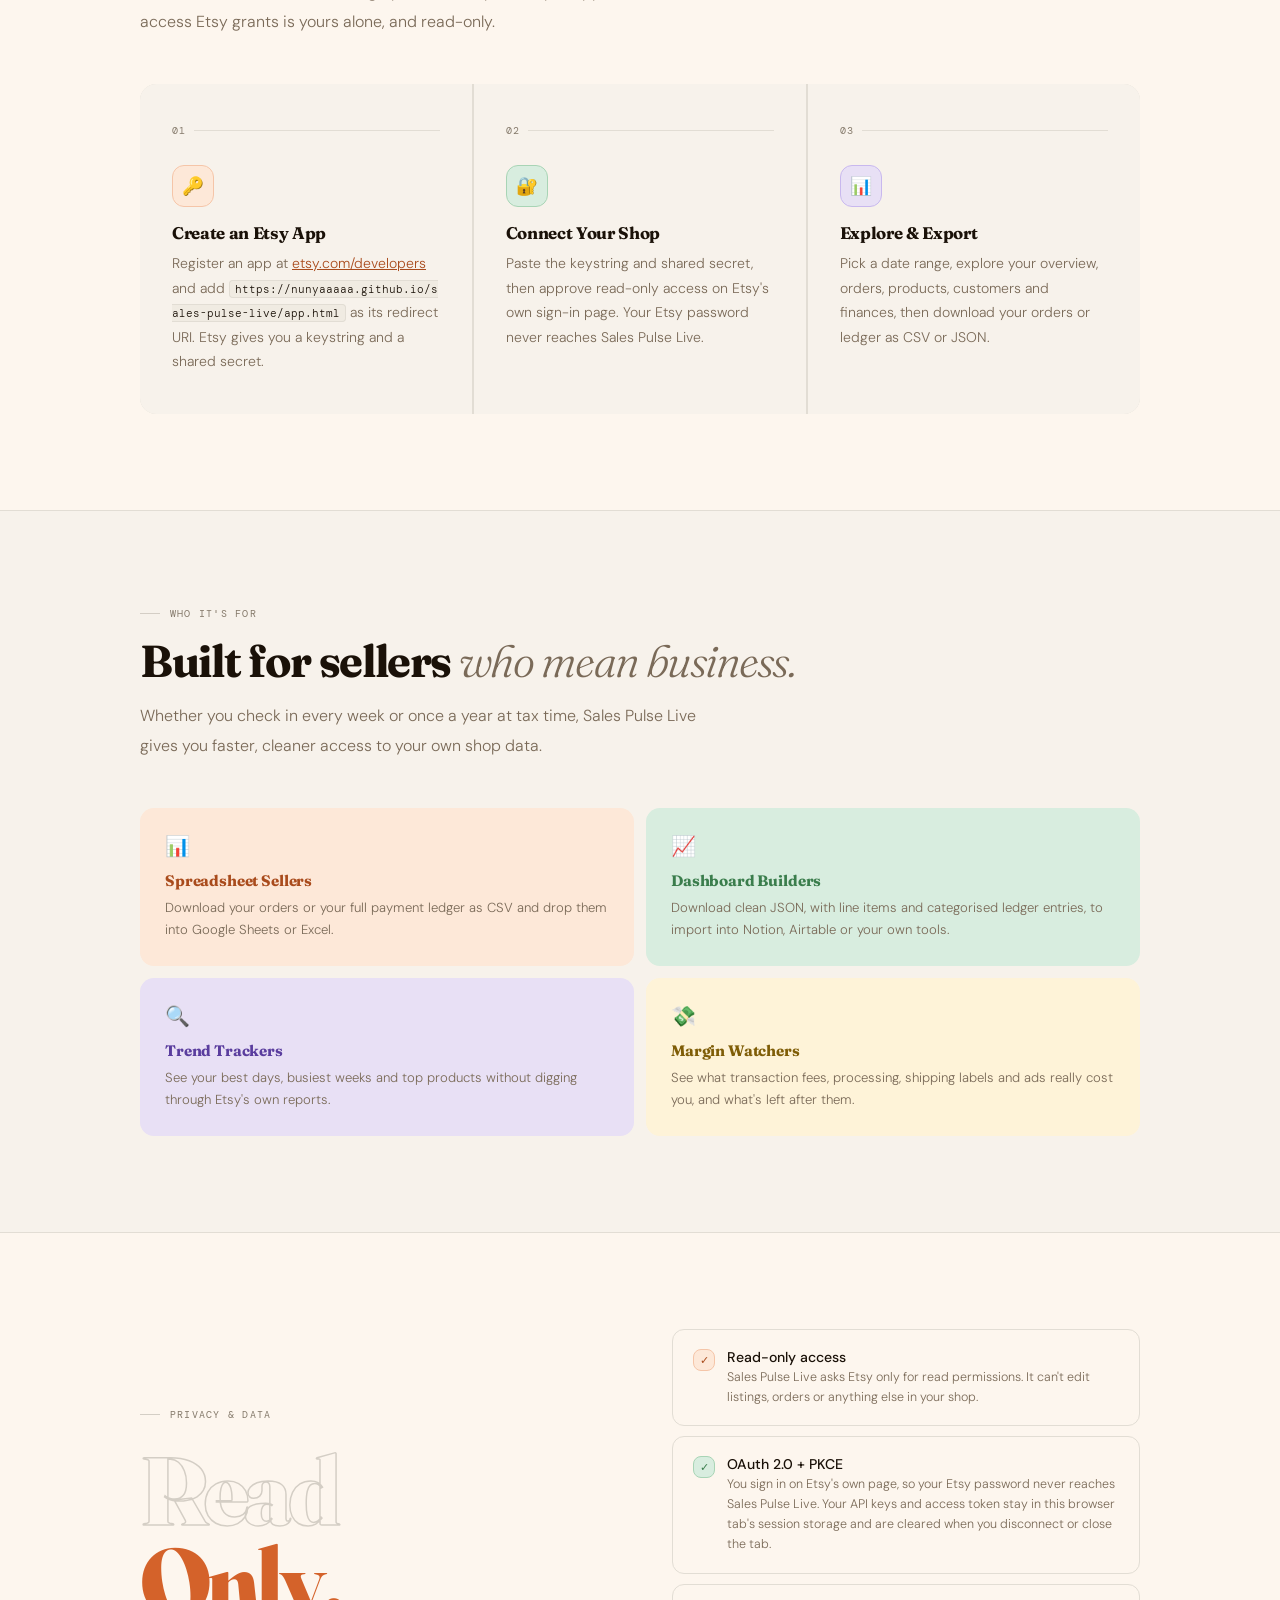
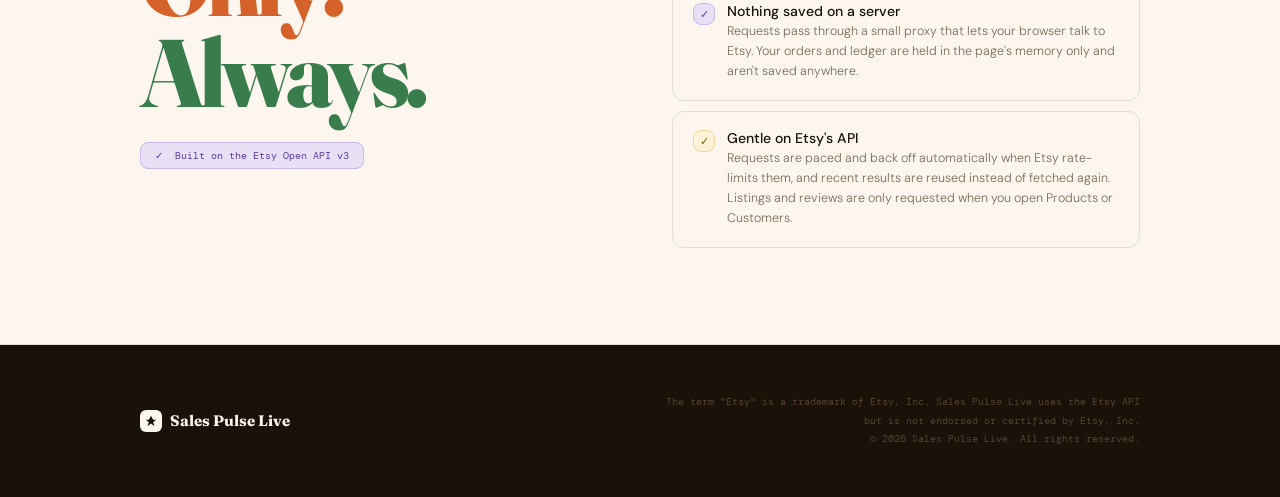
==== commit cad5e82b: "Show Net Earnings as gross less each kind of fee Net Earnings, on Overview and Finances, opens a bre" ====
--- a/index.html
+++ b/index.html
@@ -354,6 +354,7 @@
             <div class="kpi-label">Net Earnings</div>
             <div class="kpi-val green">$3,720.86</div>
             <div class="kpi-sub">gross minus fees</div>
+            <div class="drill-cue" aria-hidden="true">Details ›</div>
           </div>
           <div class="kpi-card">
             <div class="kpi-label">Total Orders</div>
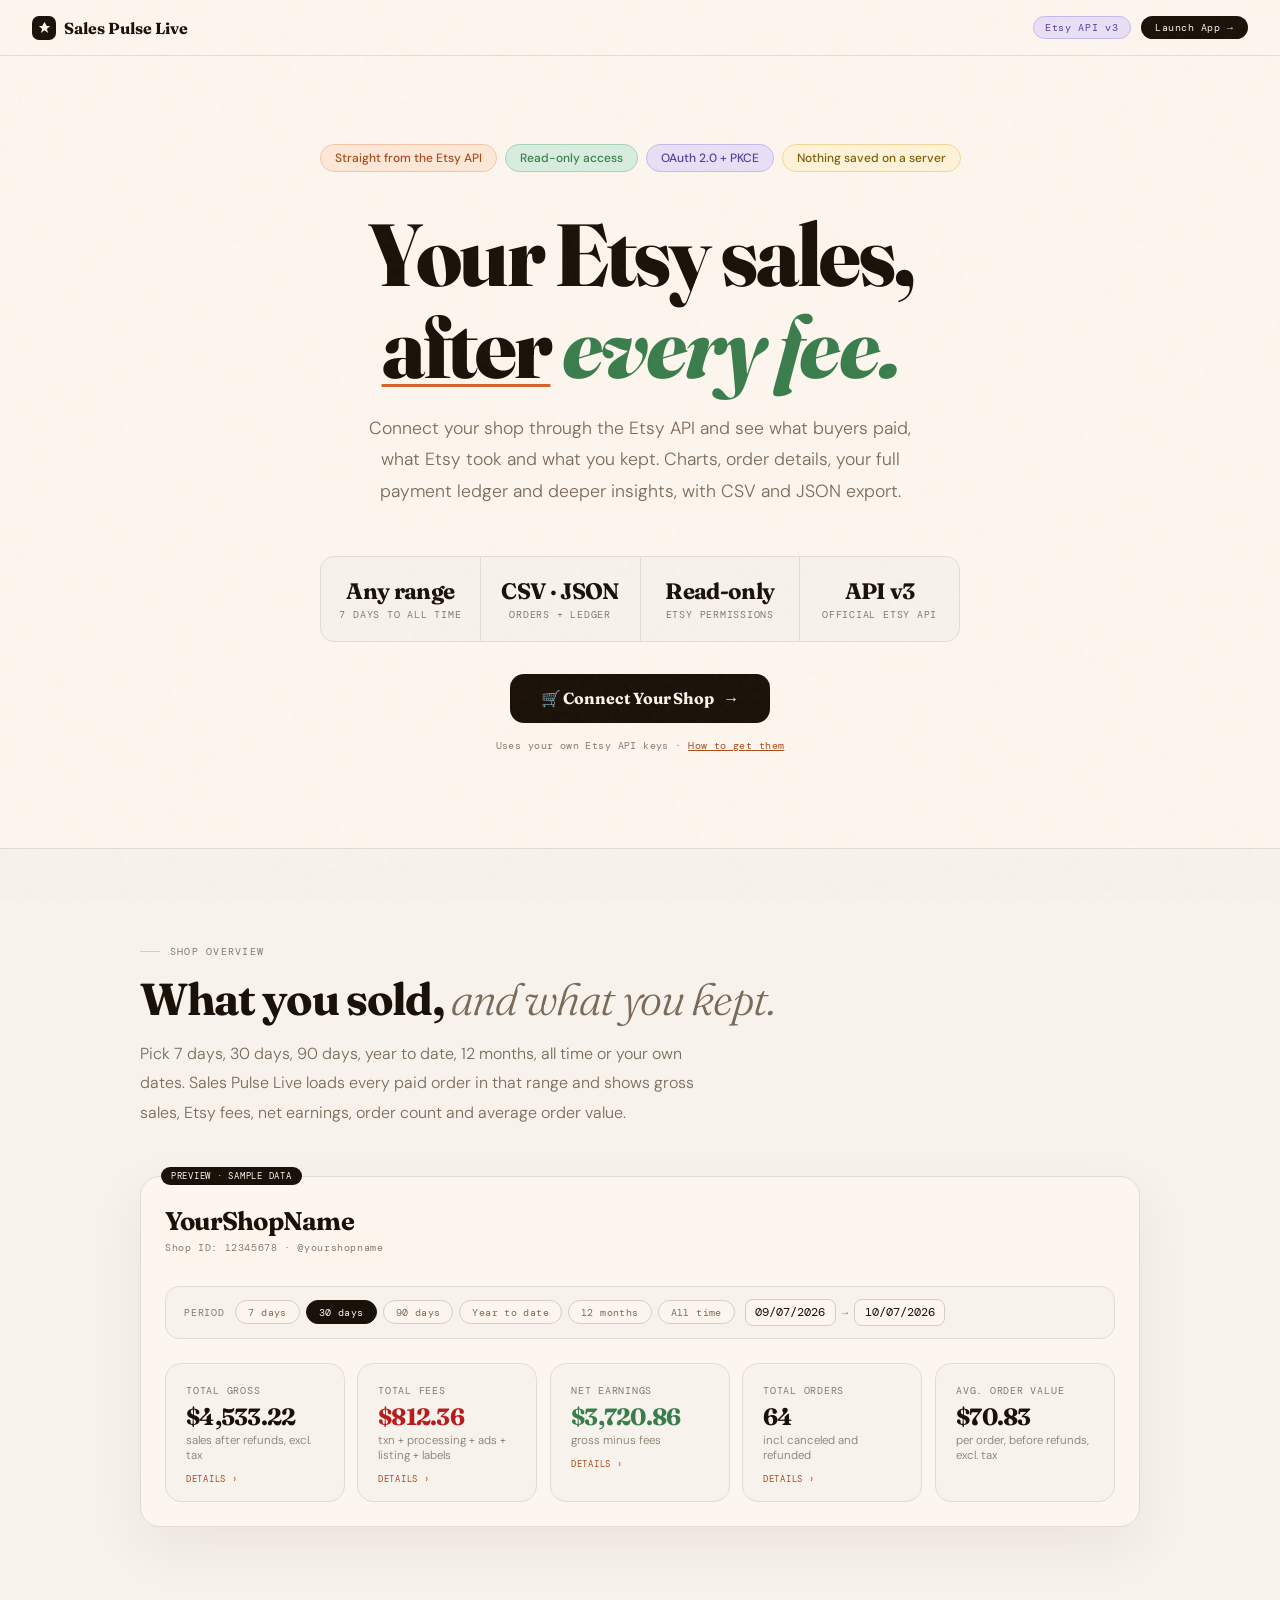
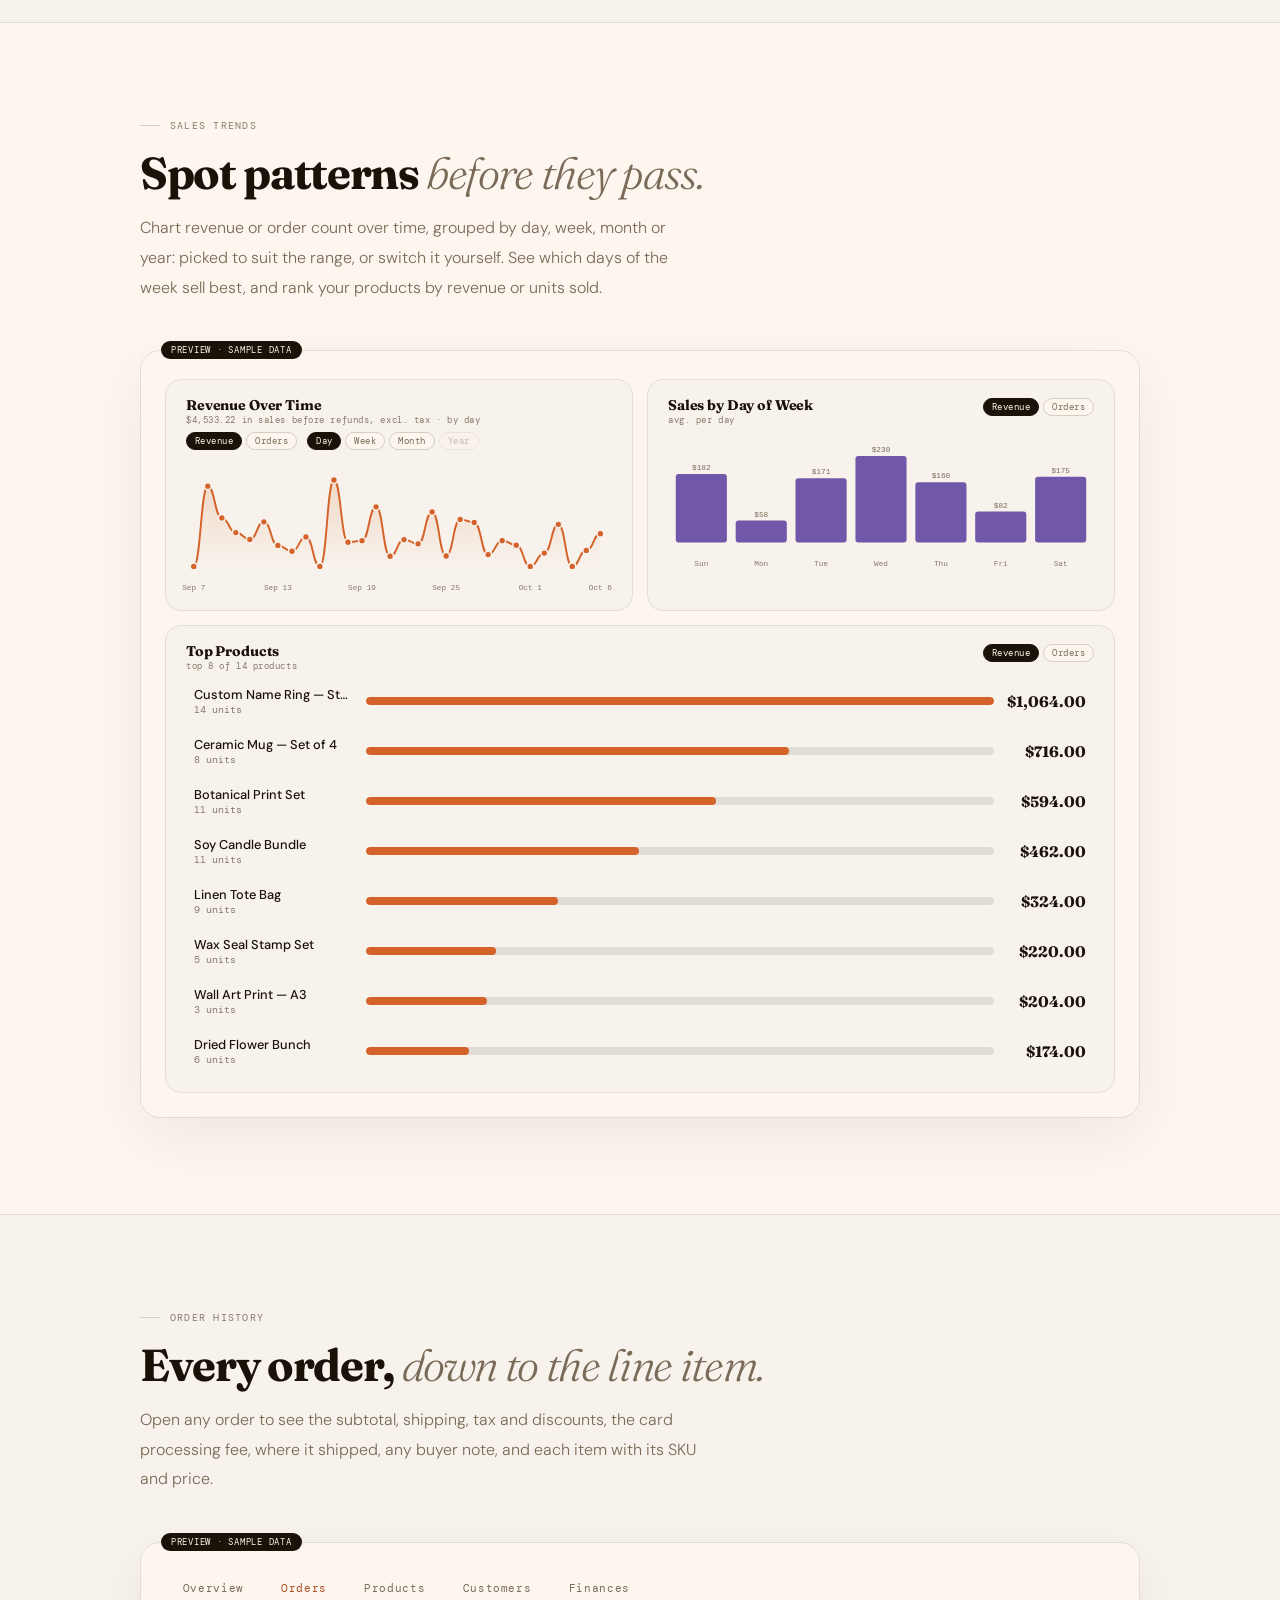
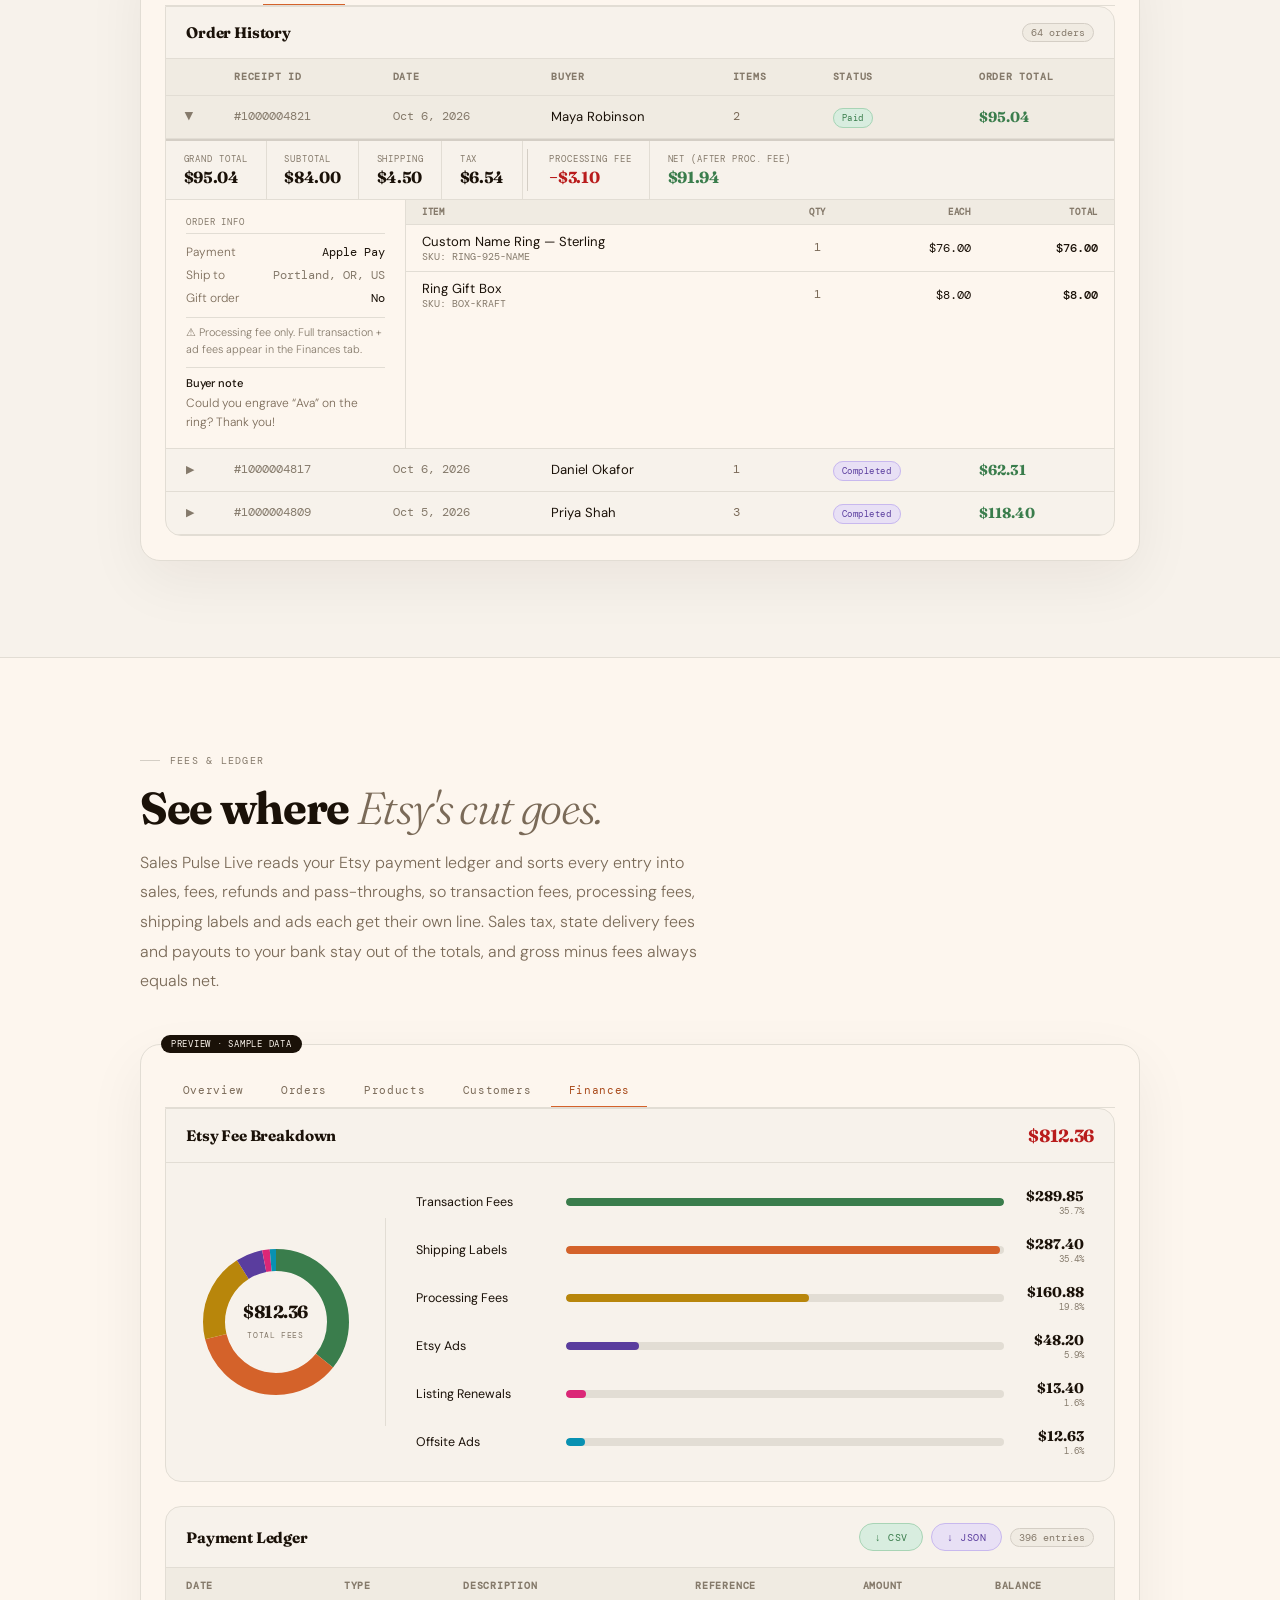
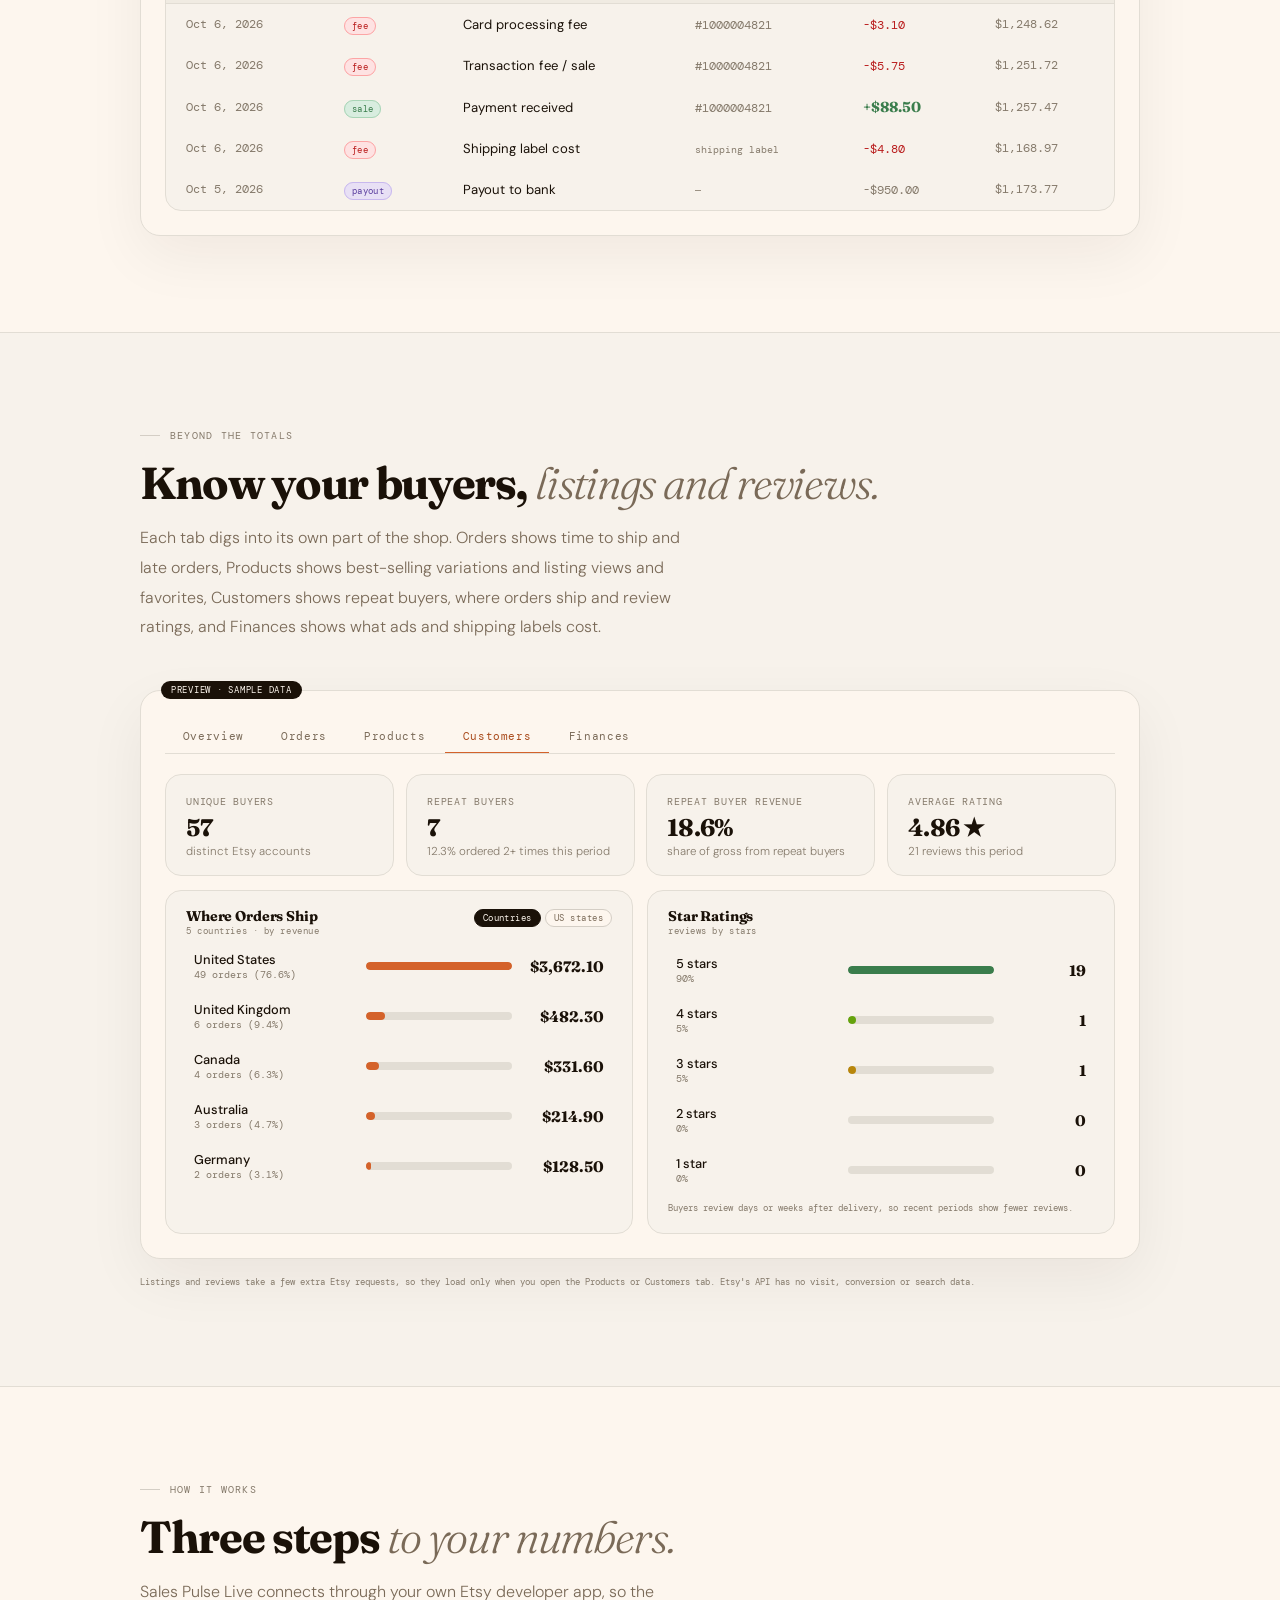
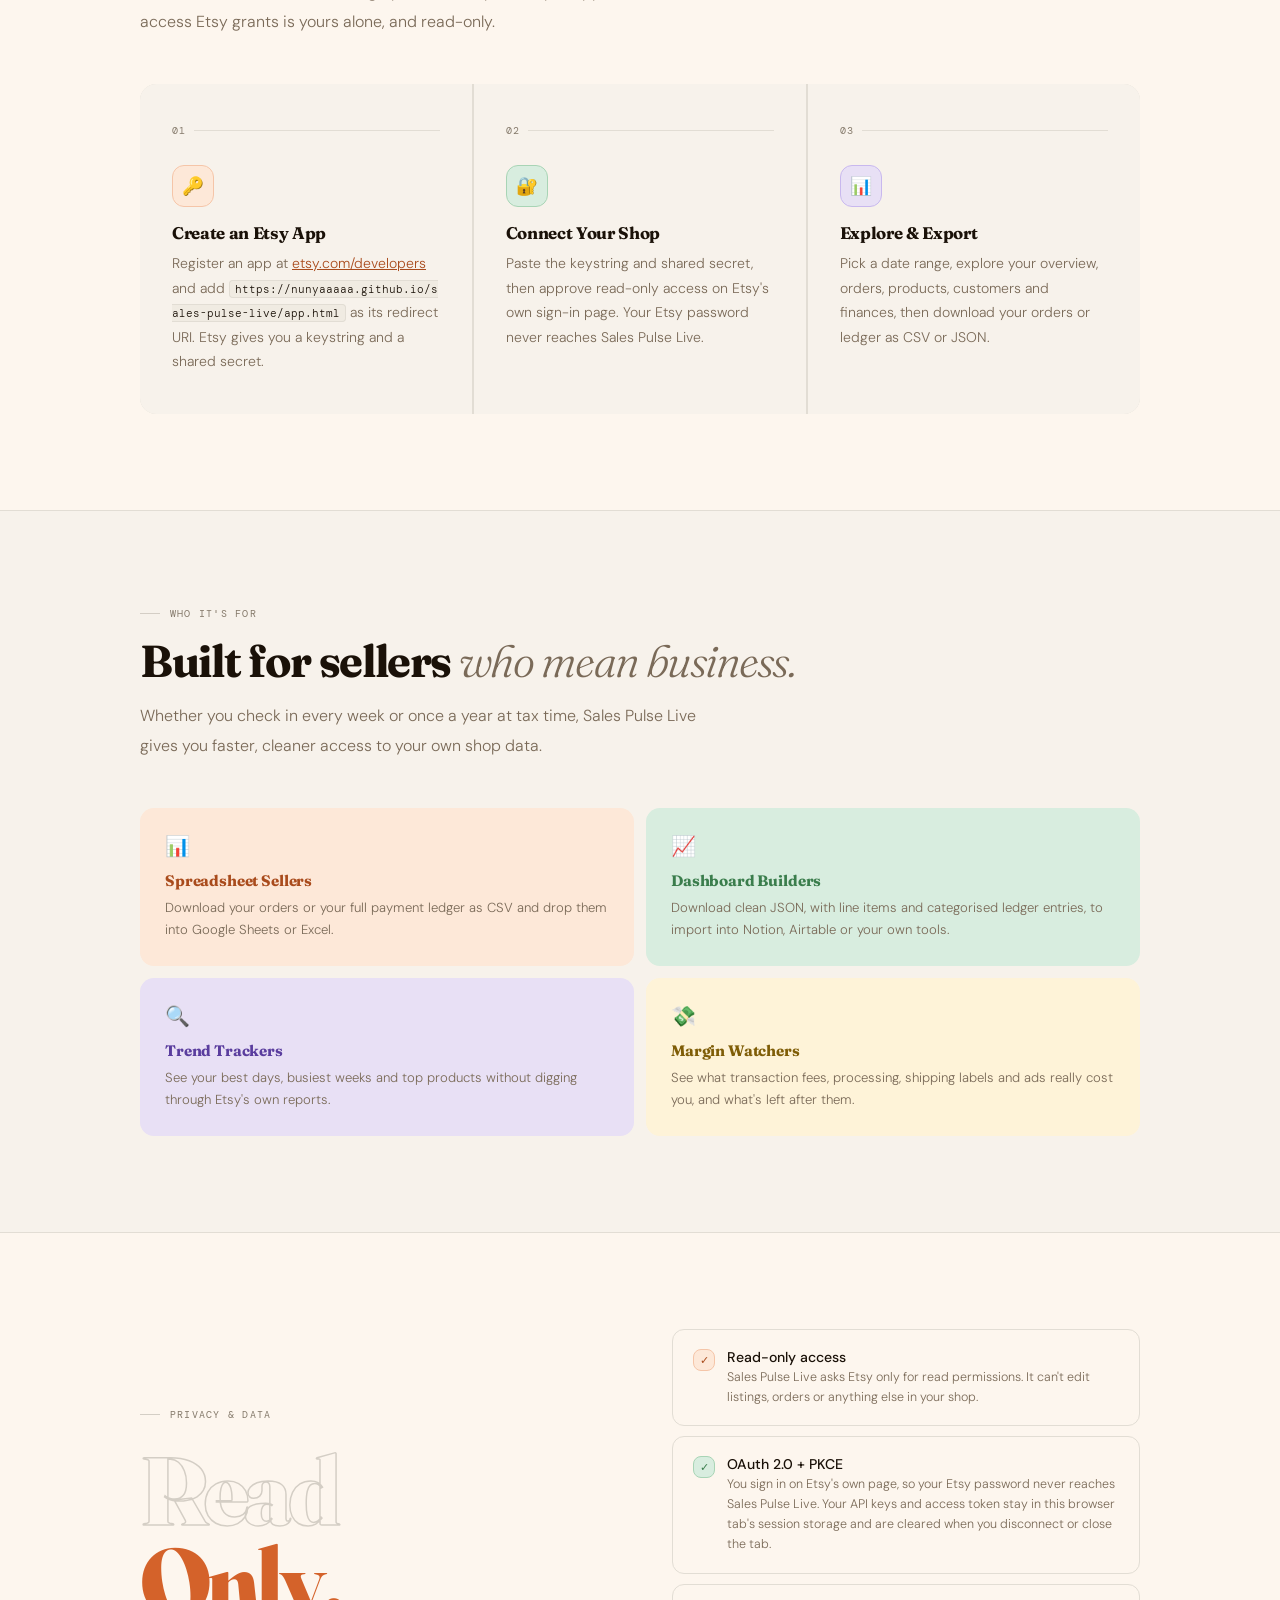
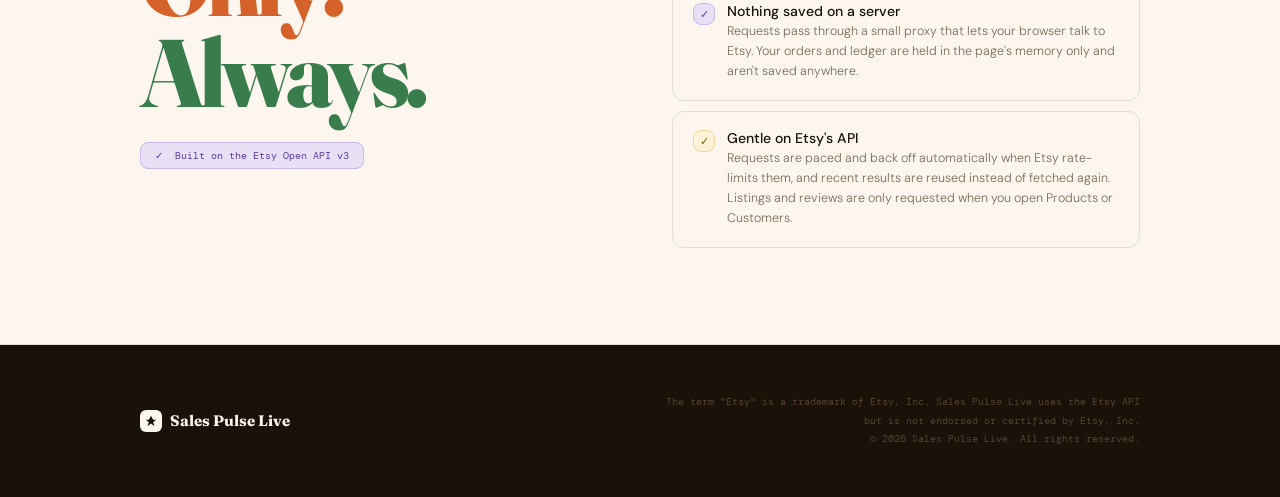
==== commit 7559d2a0: "Break Total Orders down by status Total Orders opens the period's orders by status (paid, completed," ====
--- a/index.html
+++ b/index.html
@@ -360,6 +360,7 @@
             <div class="kpi-label">Total Orders</div>
             <div class="kpi-val">64</div>
             <div class="kpi-sub">incl. canceled and refunded</div>
+            <div class="drill-cue" aria-hidden="true">Details ›</div>
           </div>
           <div class="kpi-card">
             <div class="kpi-label">Avg. Order Value</div>
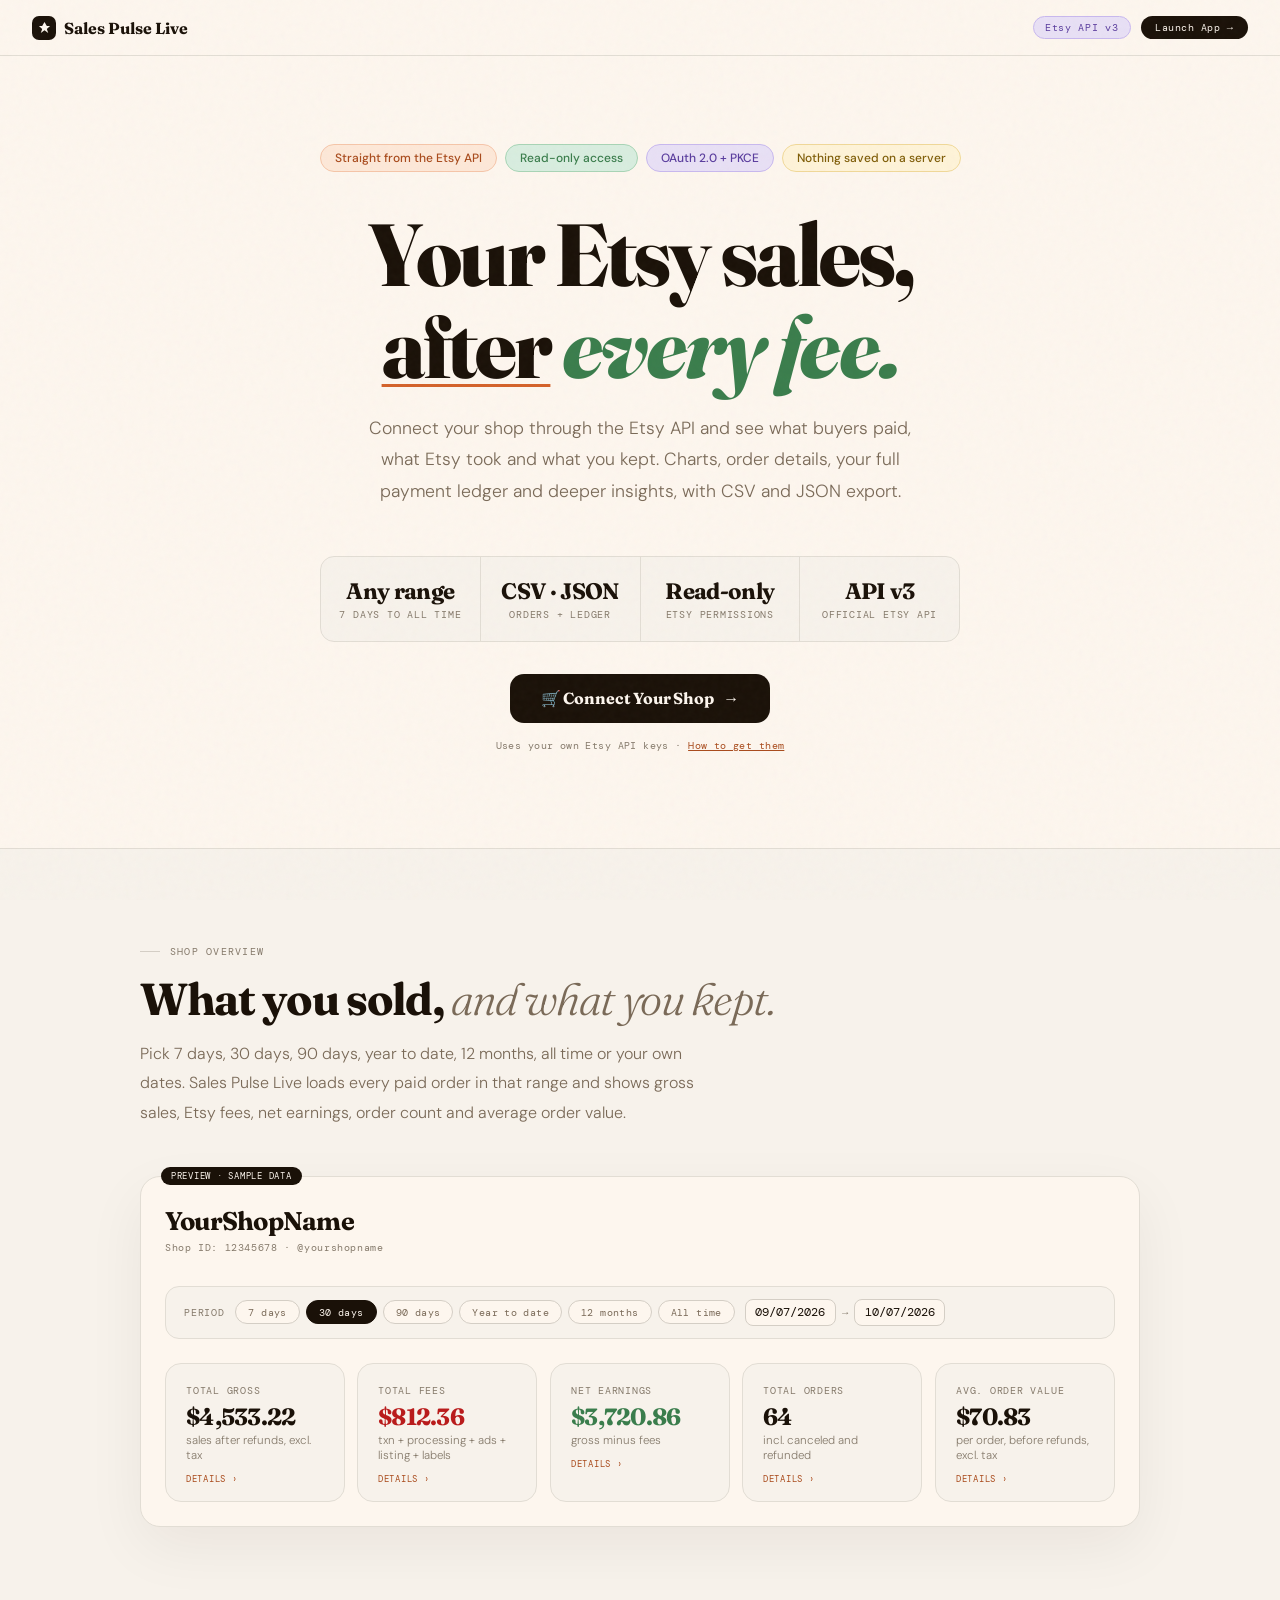
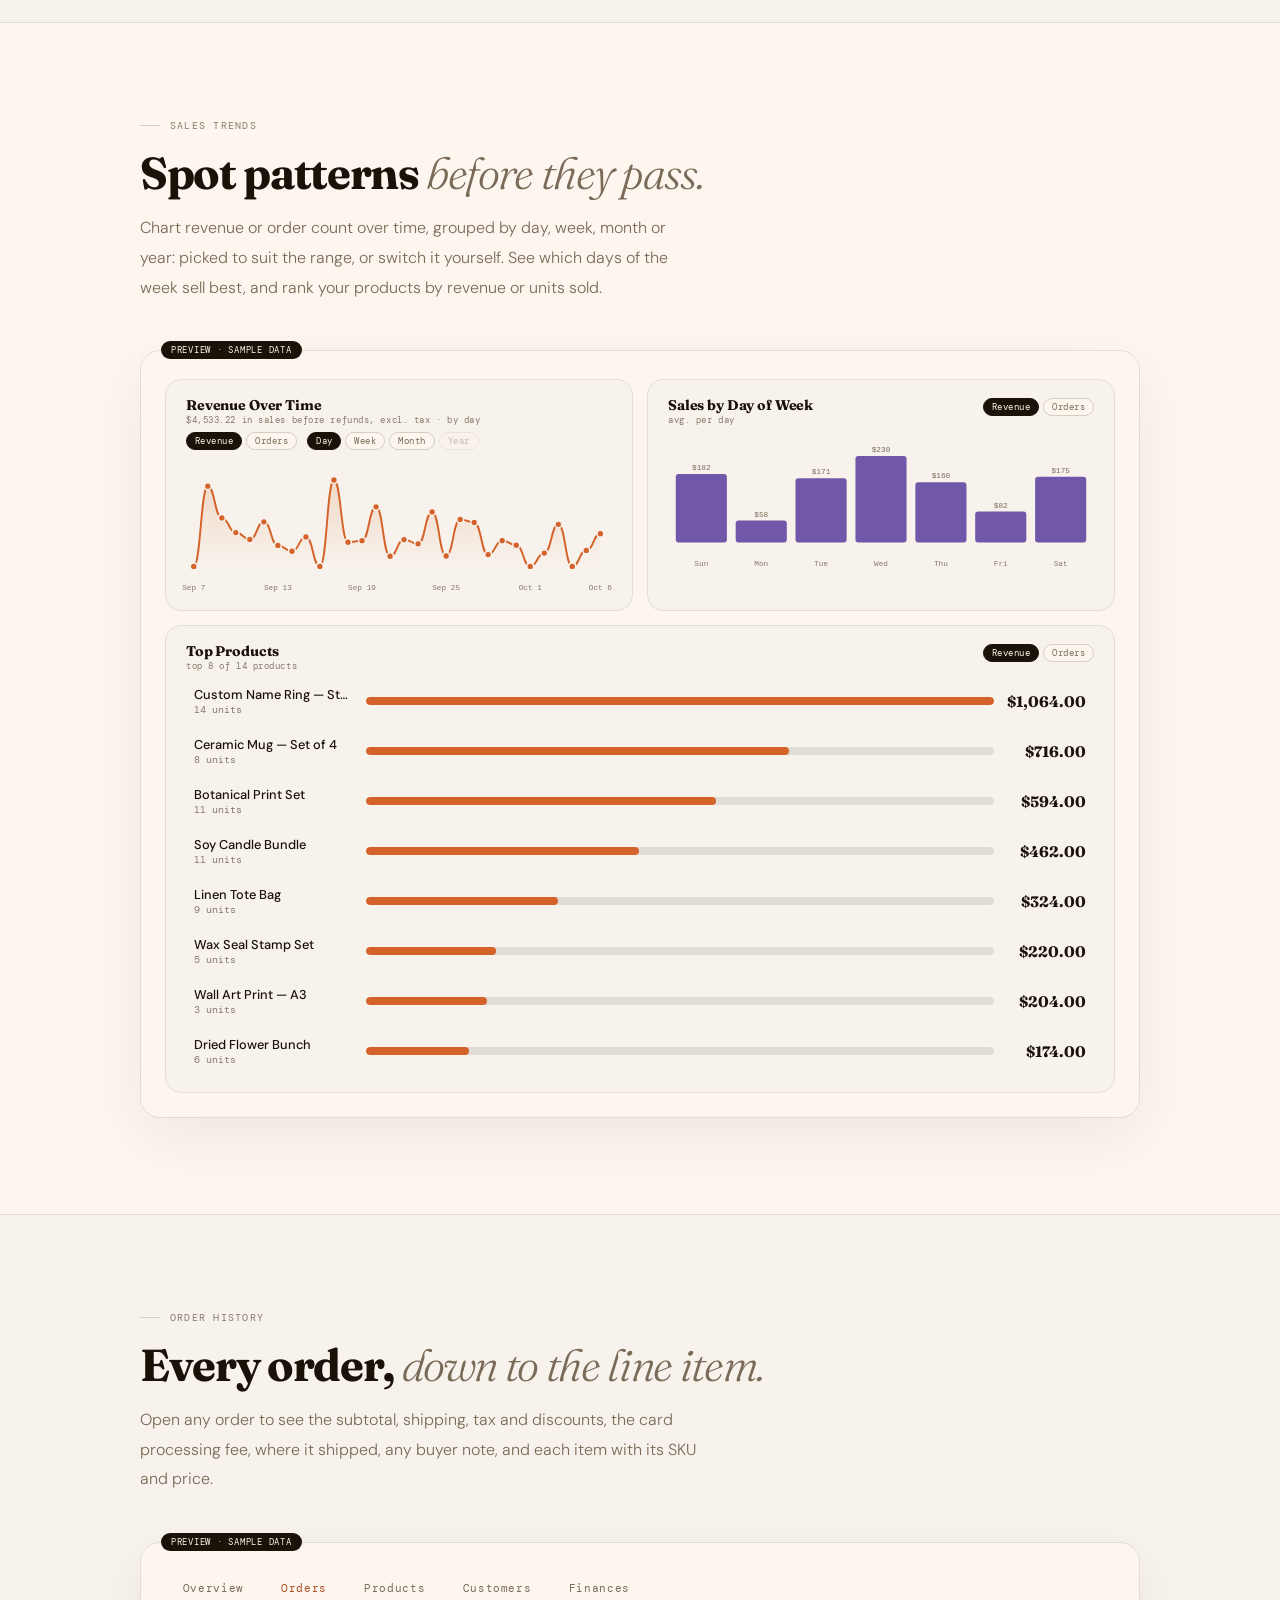
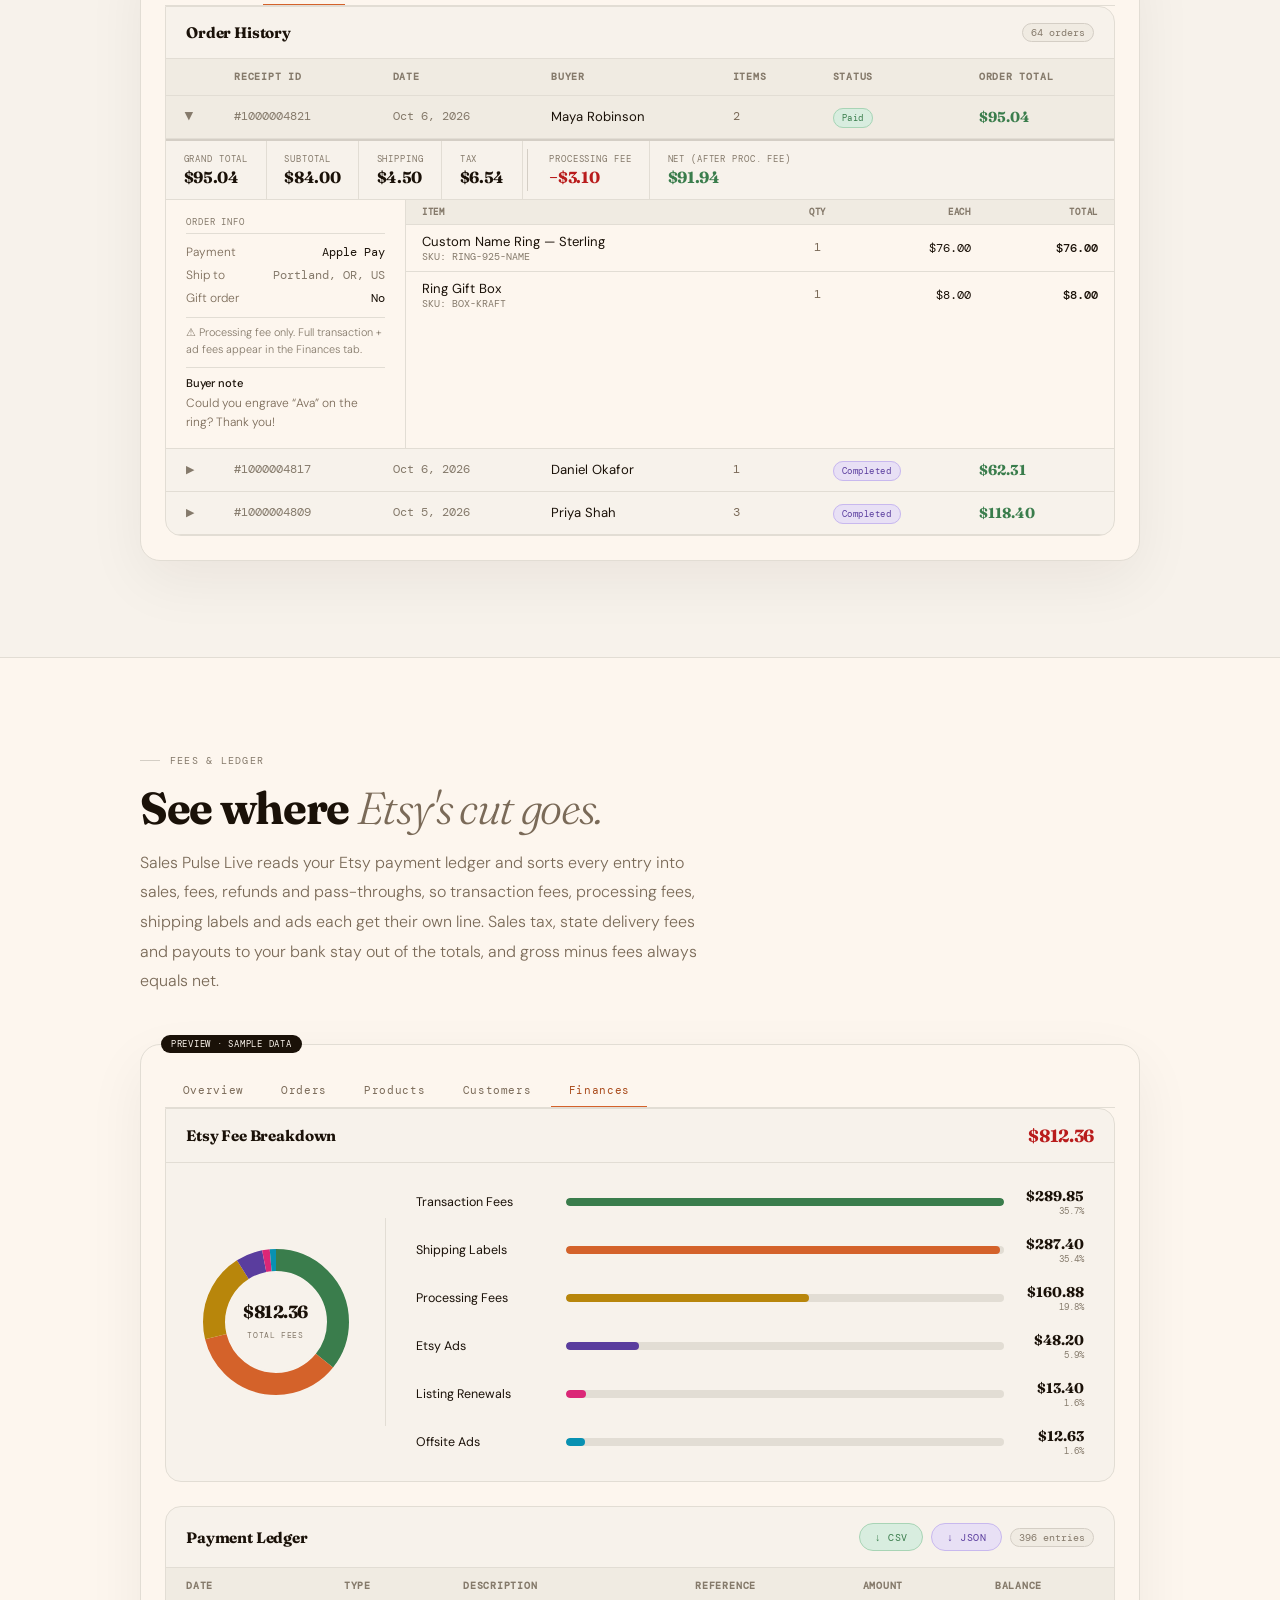
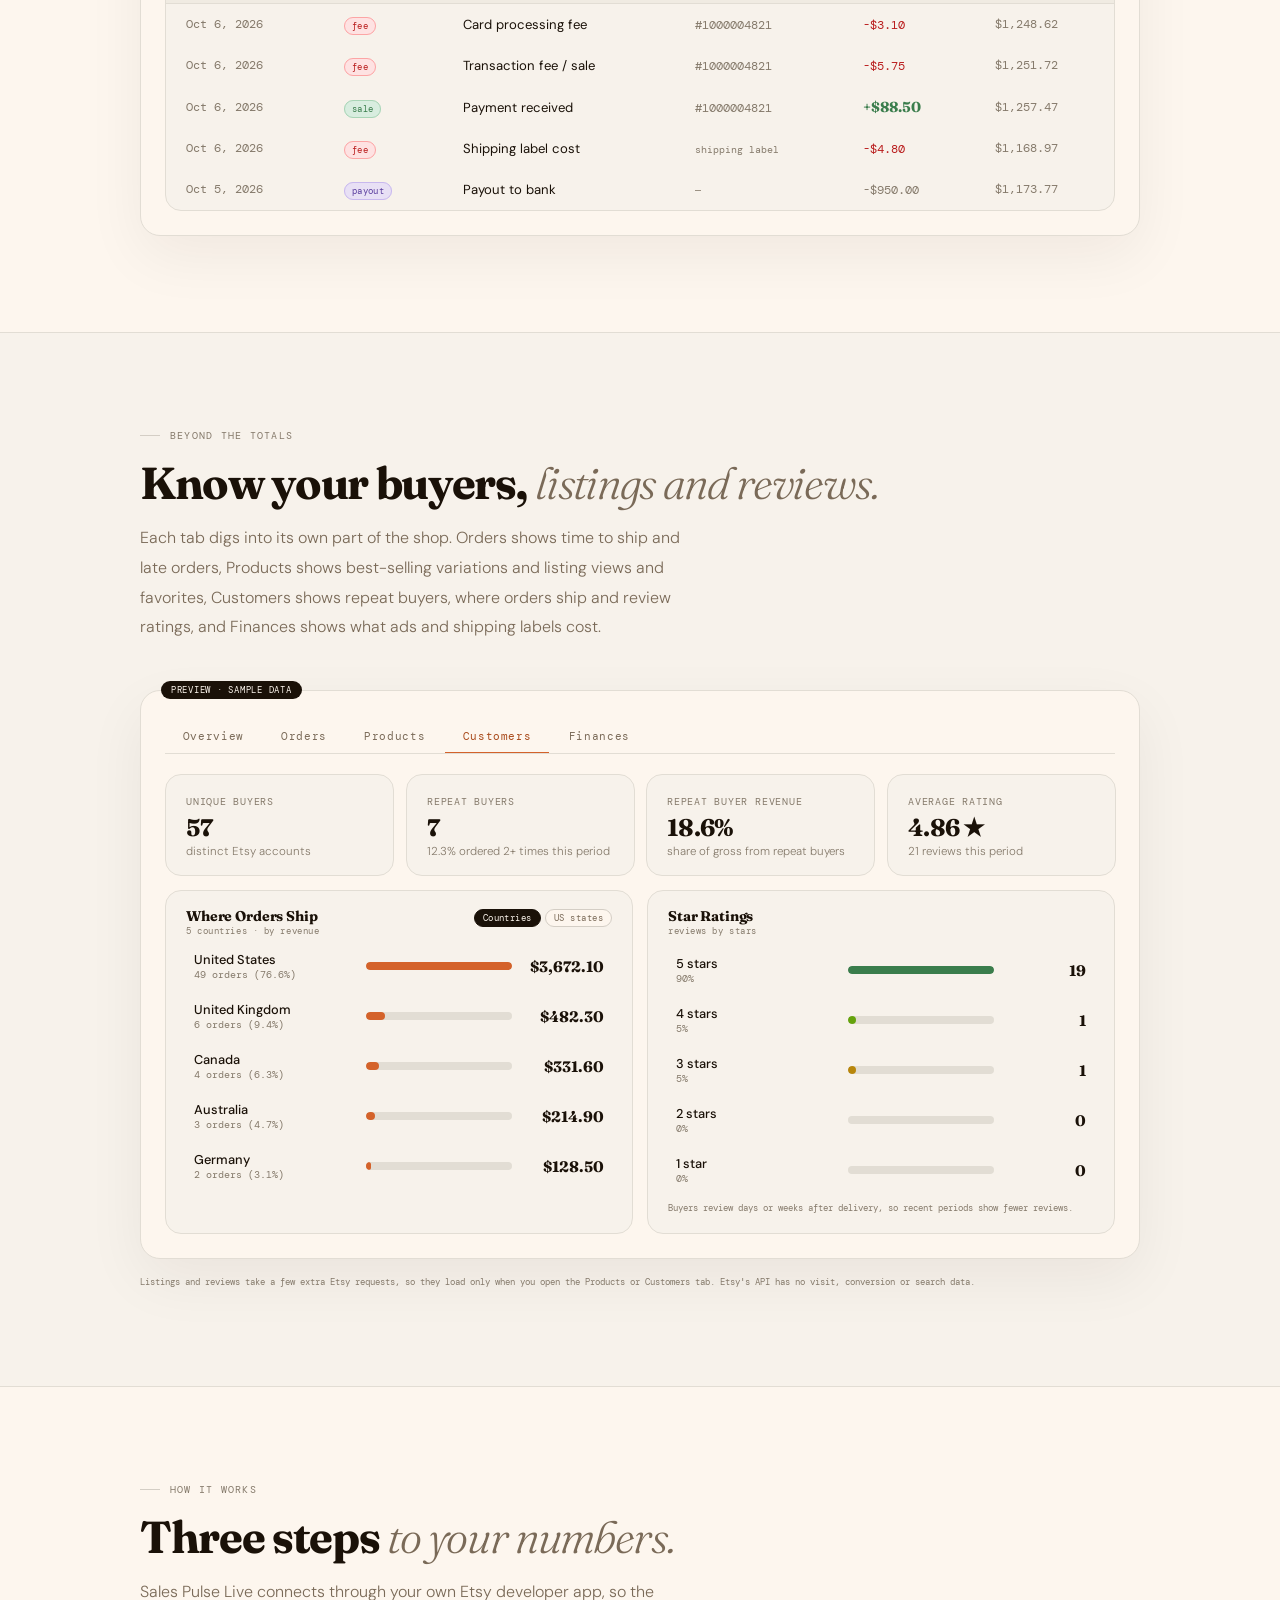
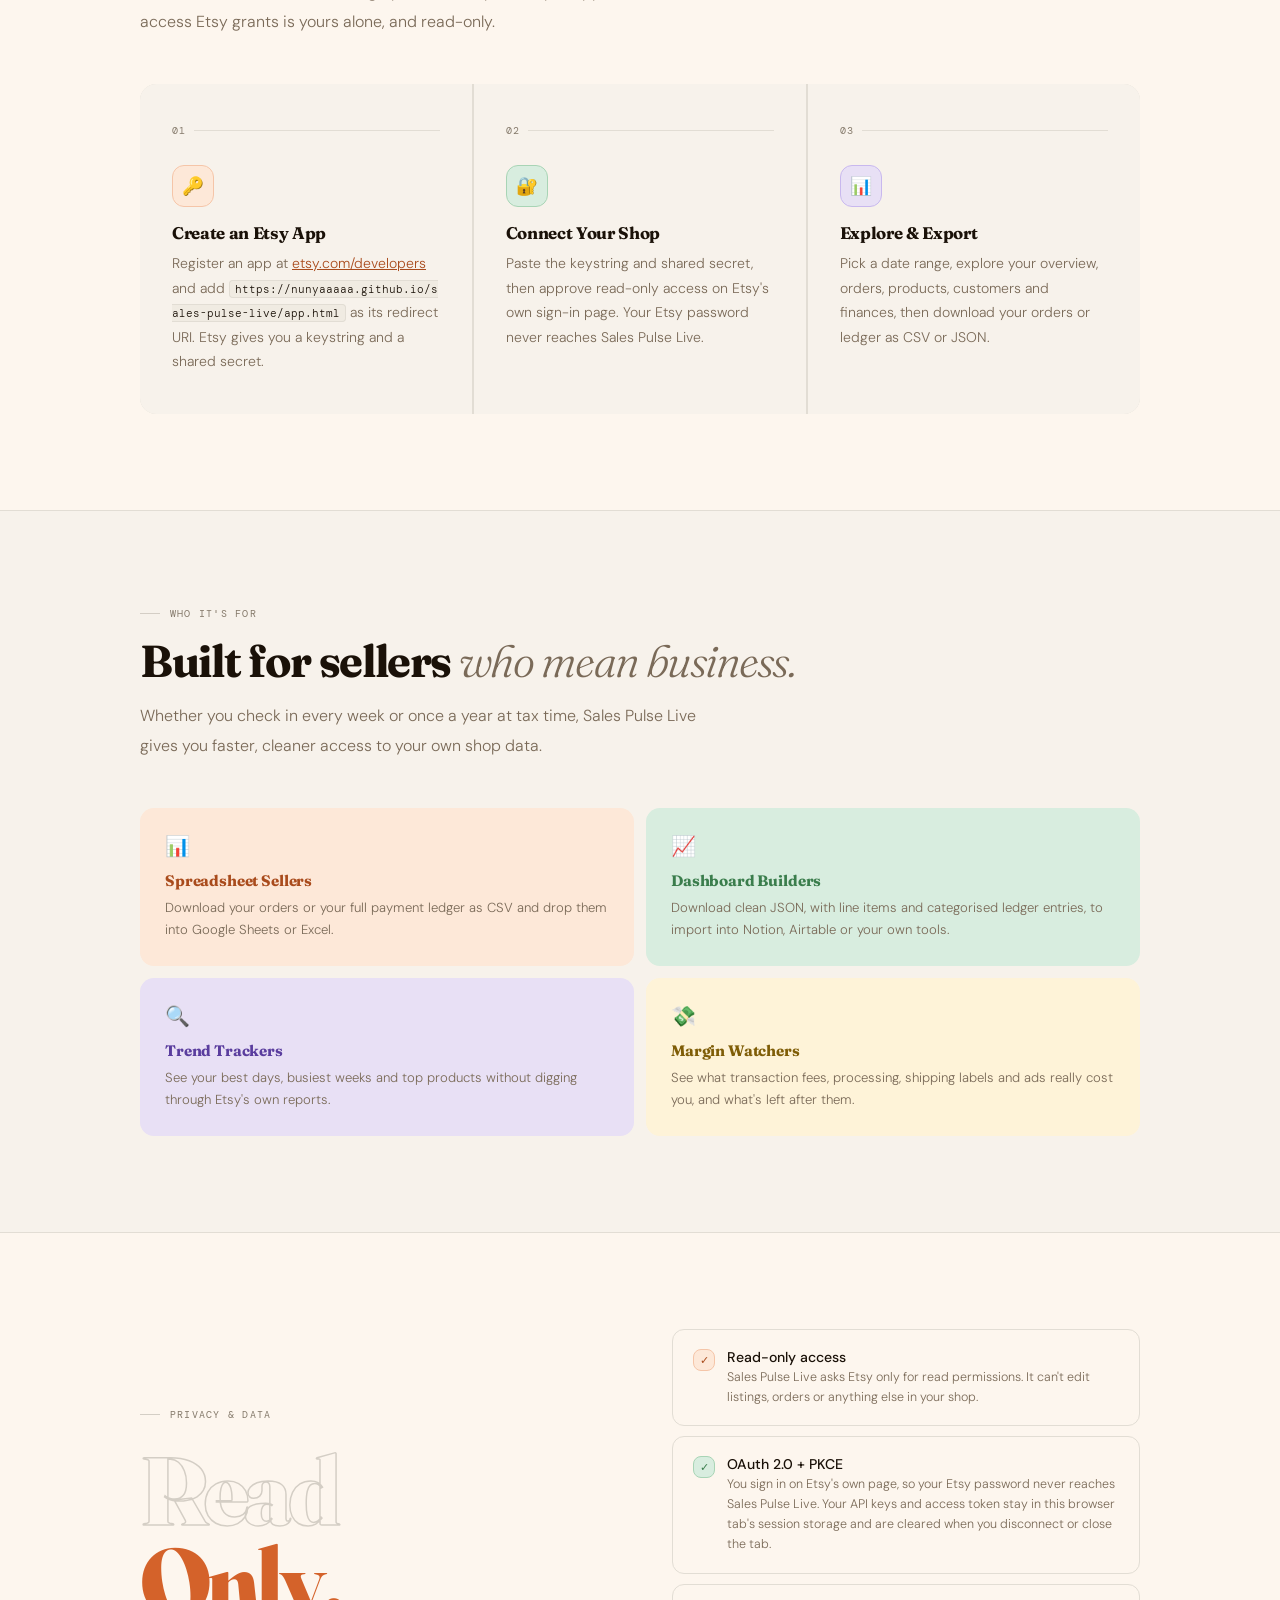
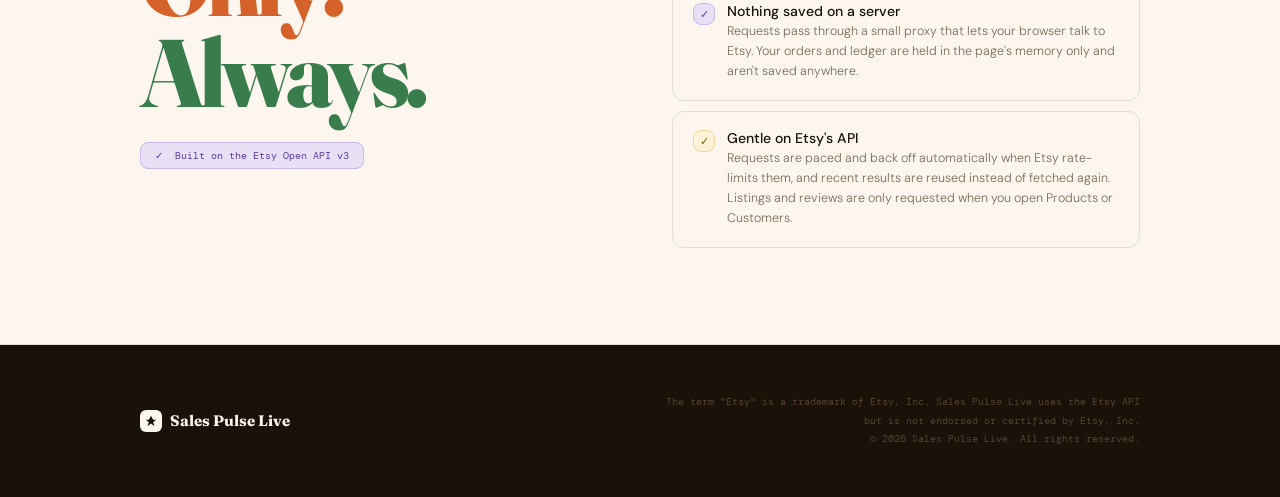
==== commit 4de63781: "Show what an average order is made of Avg. Order Value opens the average order split into items (aft" ====
--- a/index.html
+++ b/index.html
@@ -366,6 +366,7 @@
             <div class="kpi-label">Avg. Order Value</div>
             <div class="kpi-val">$70.83</div>
             <div class="kpi-sub">per order, before refunds, excl. tax</div>
+            <div class="drill-cue" aria-hidden="true">Details ›</div>
           </div>
         </div>
       </div>
--- a/css/app.css
+++ b/css/app.css
@@ -801,6 +801,7 @@
 .drill-table tfoot :is(th, td) { padding:0.75rem 0 0; font-weight:600; text-align:left; }
 .drill-table tfoot th { font-family:'Fraunces',serif; font-size:0.9rem; }
 .drill-table tfoot .drill-amt { font-size:0.82rem; font-weight:500; text-align:right; }
+.drill-tiles { margin:0.75rem 0 0.25rem; }
 .drill-note { margin-top:1rem; font-family:'DM Mono',monospace; font-size:0.6rem; line-height:1.65; color:var(--muted2); }
 /* Phones: a bottom sheet, full width */
 @media (max-width: 600px) {
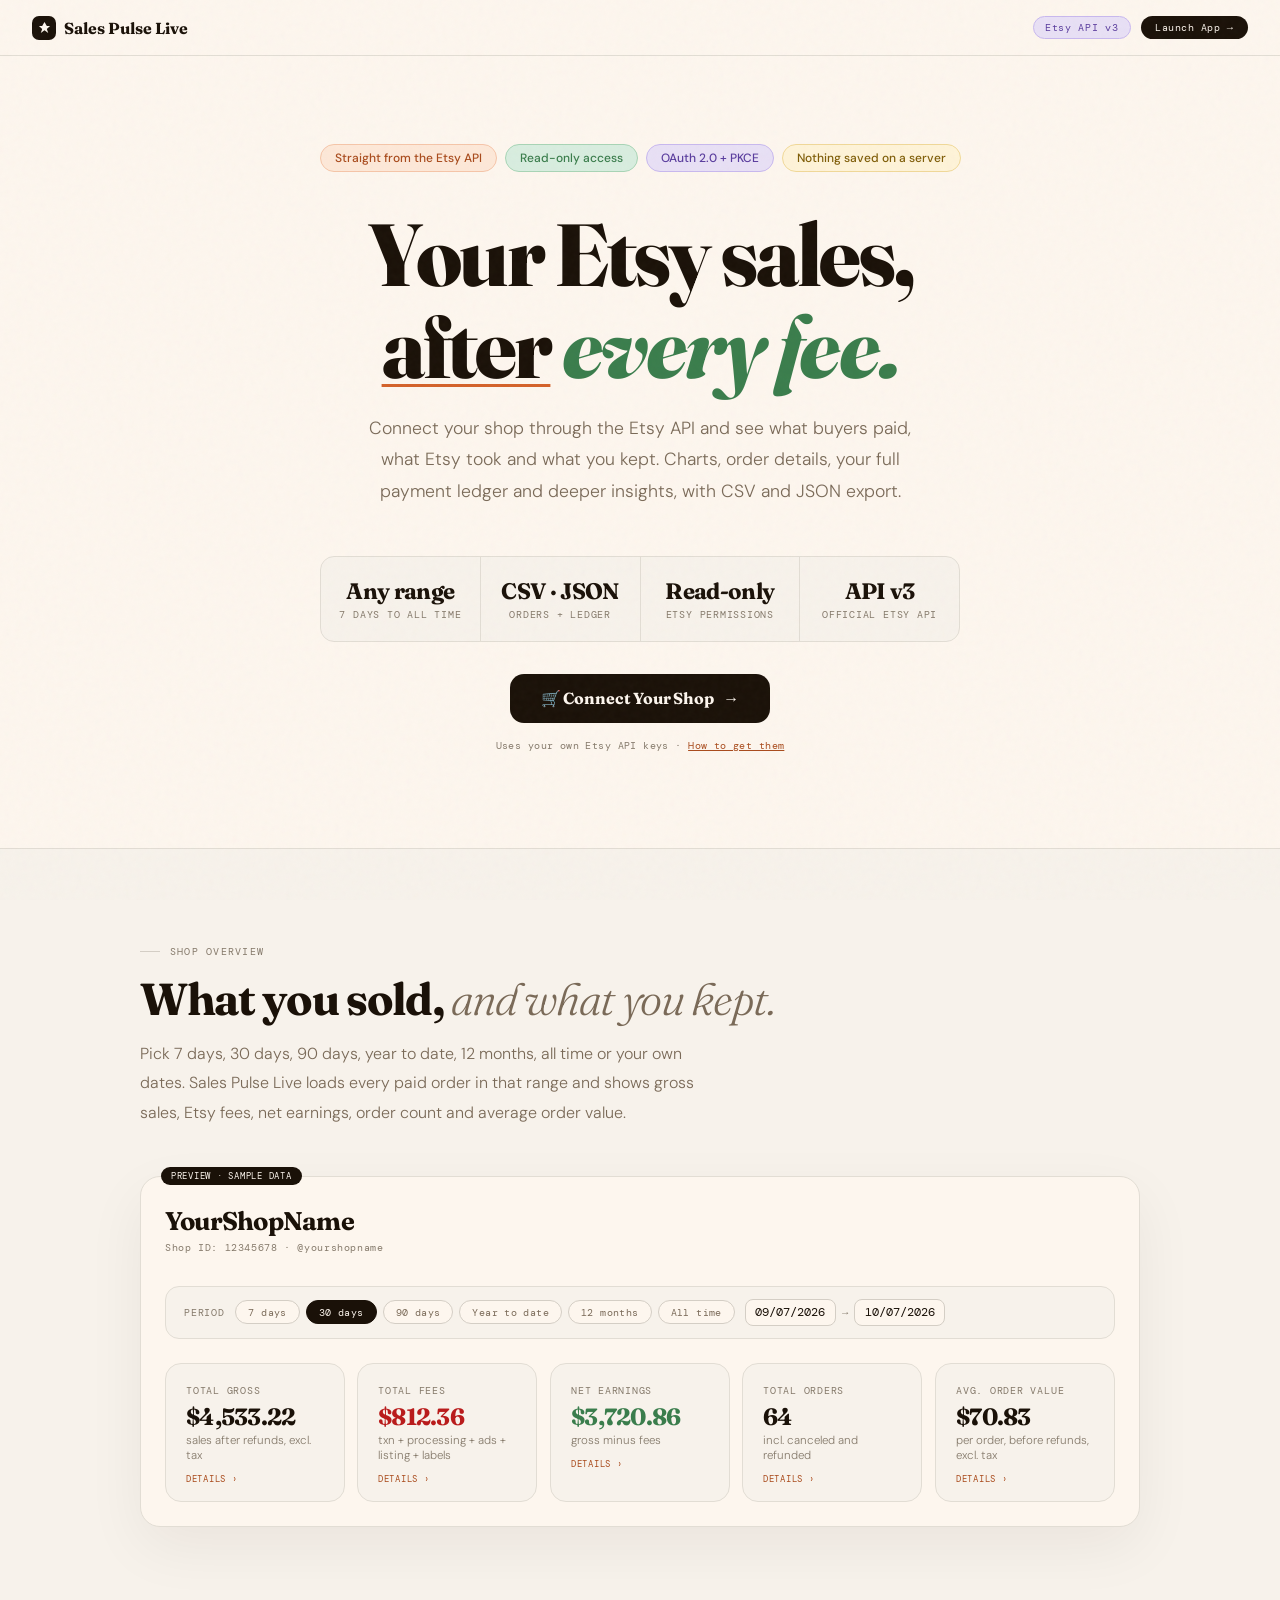
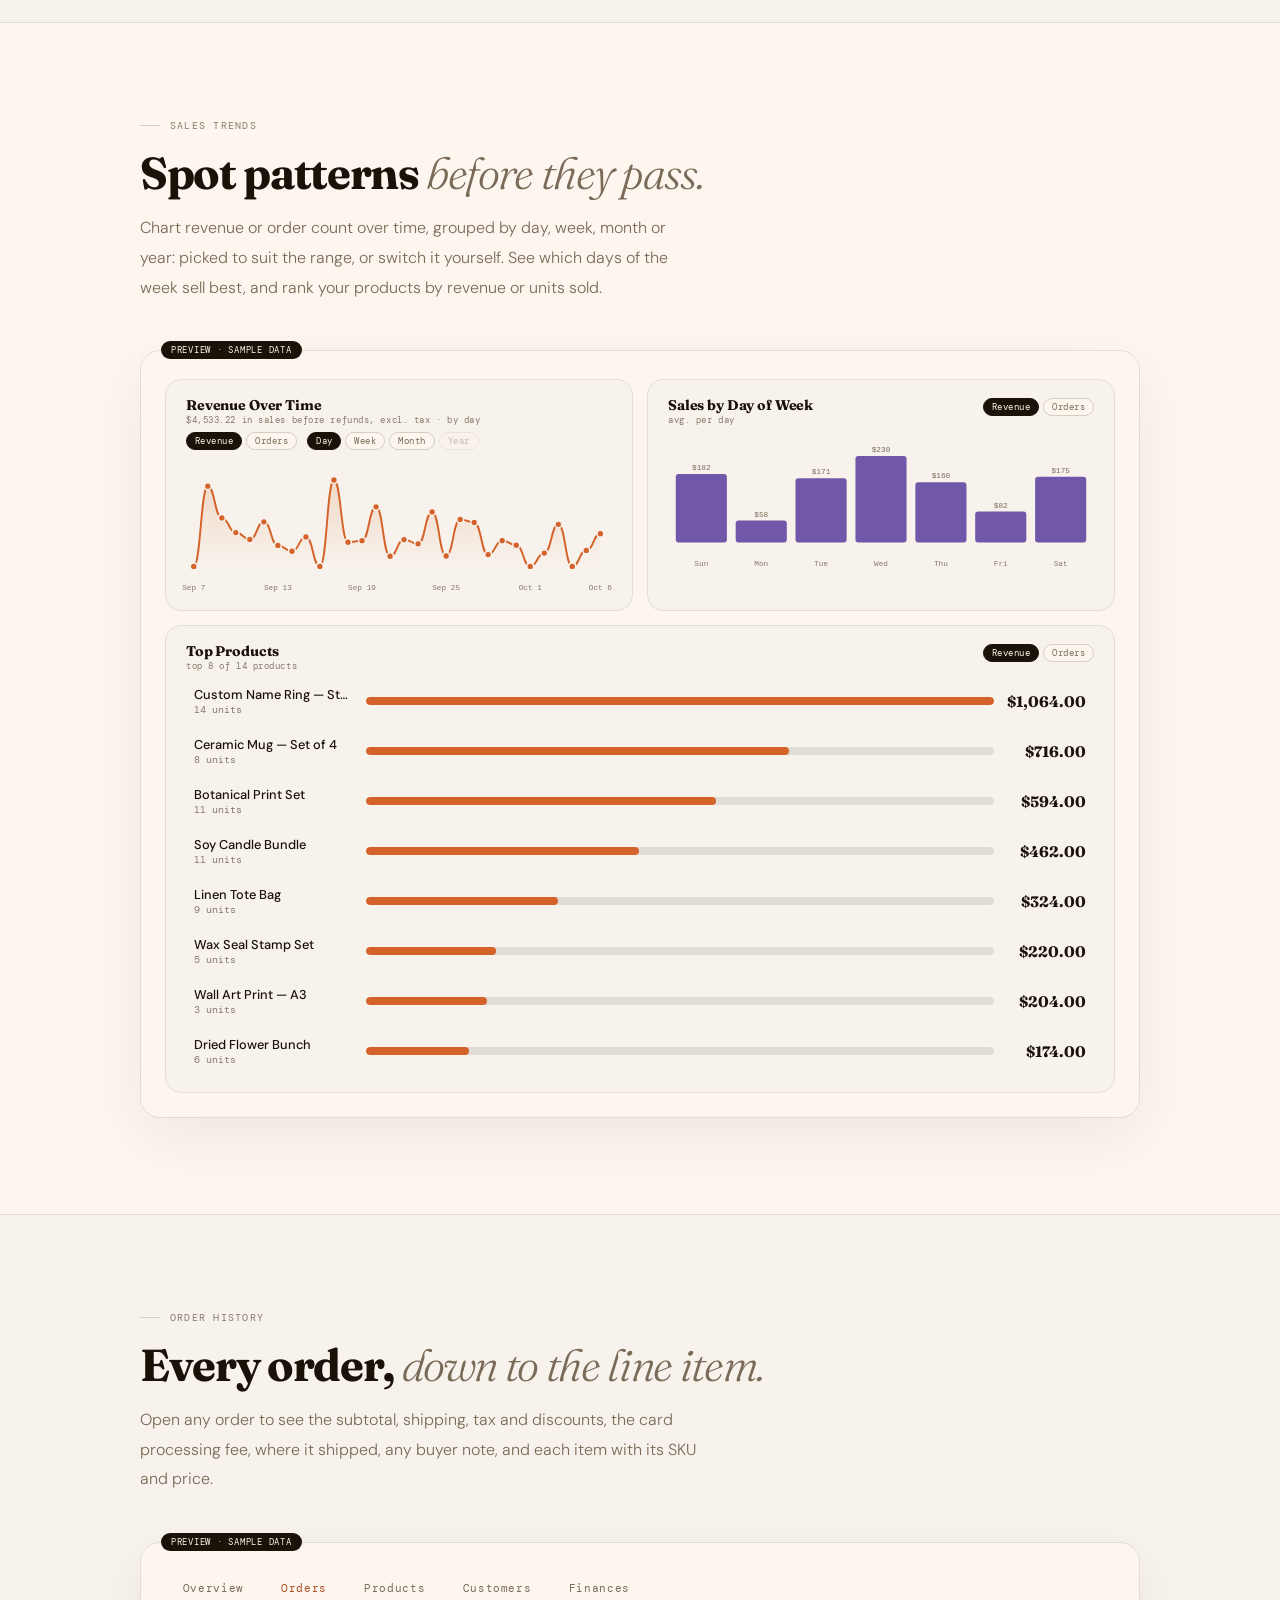
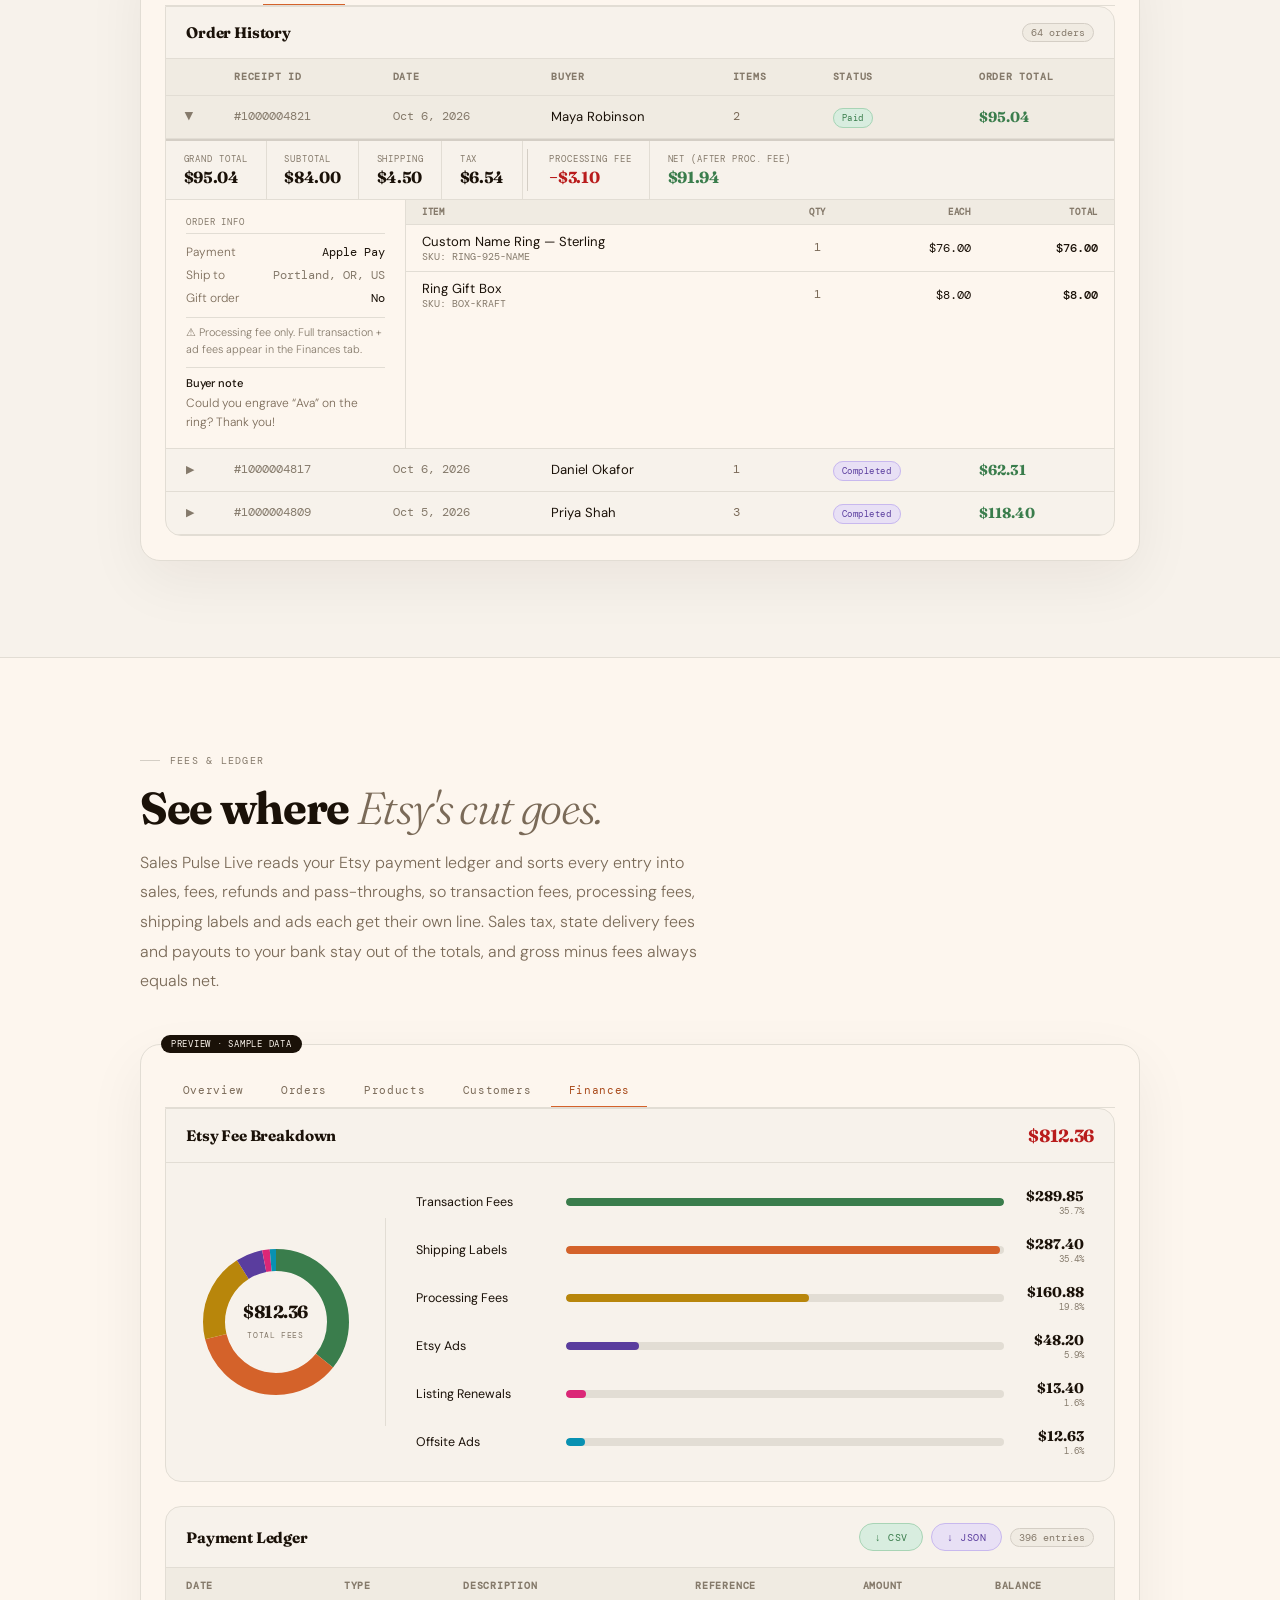
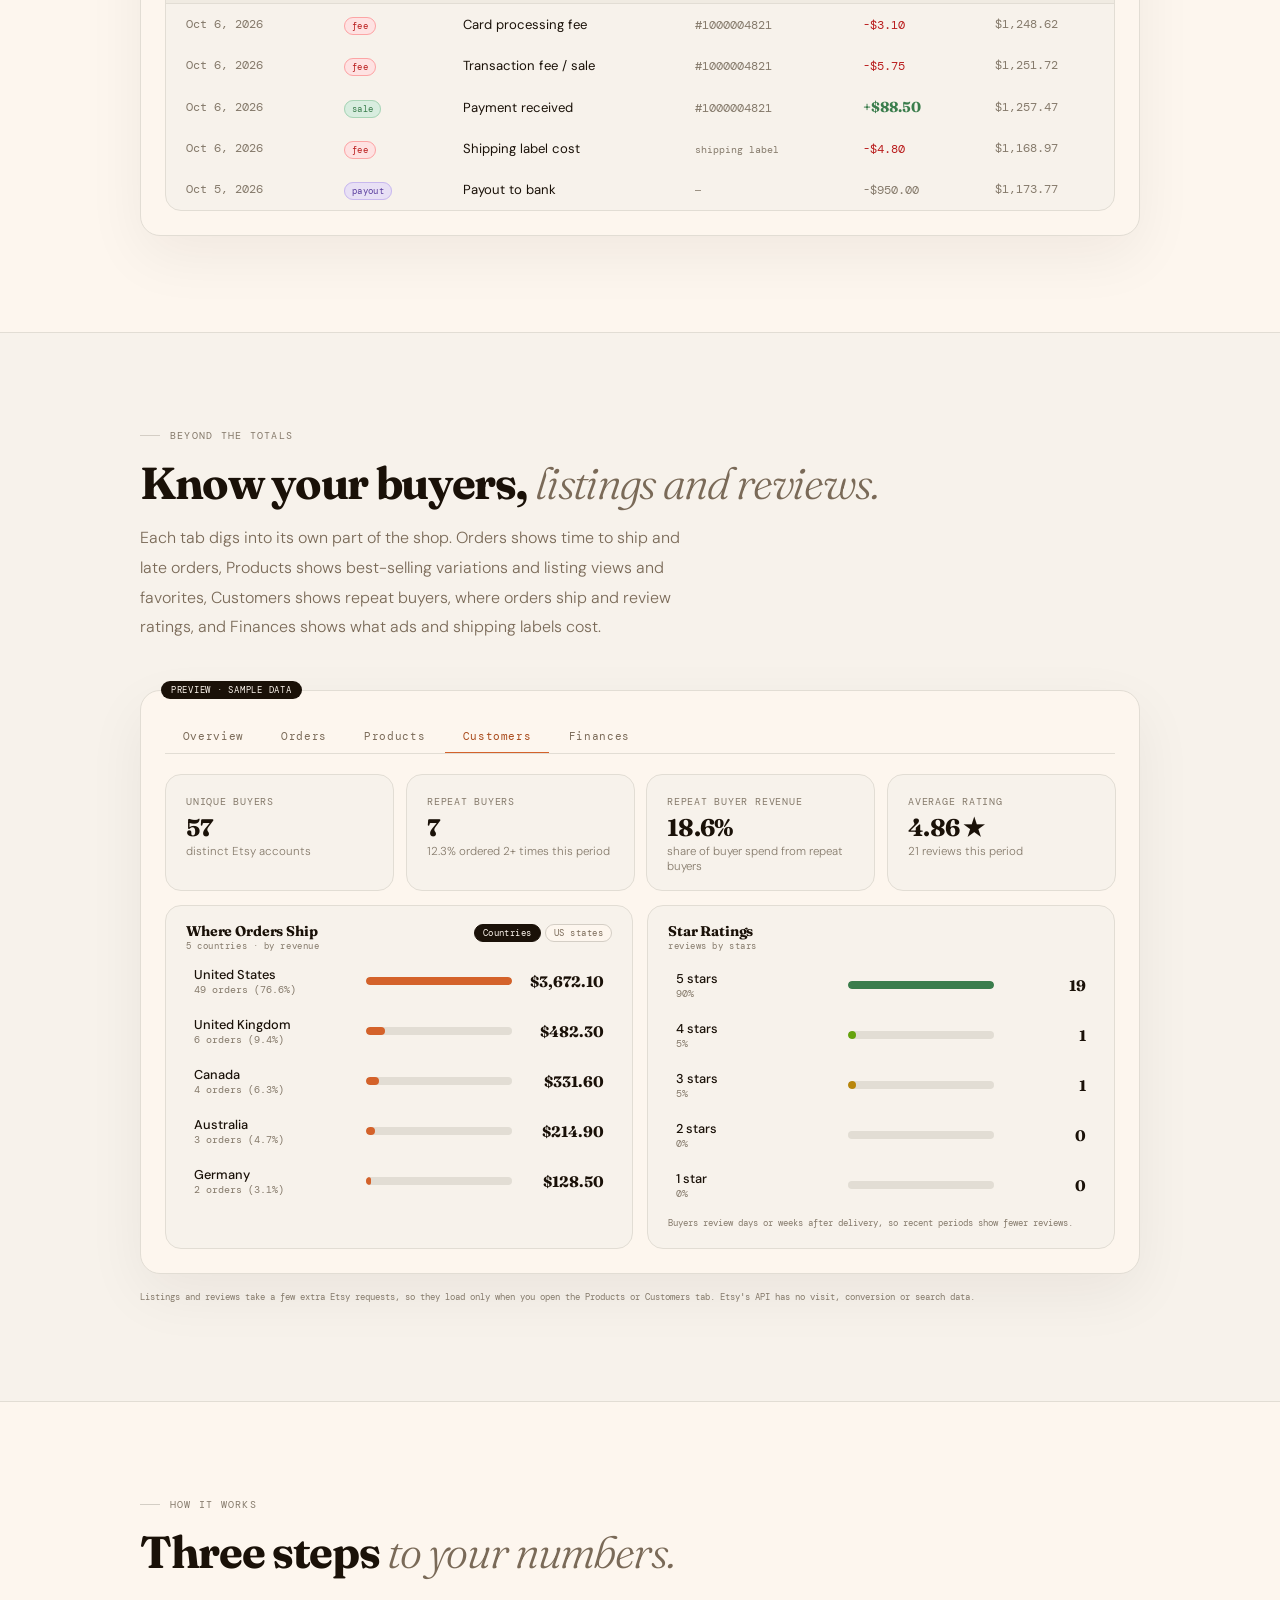
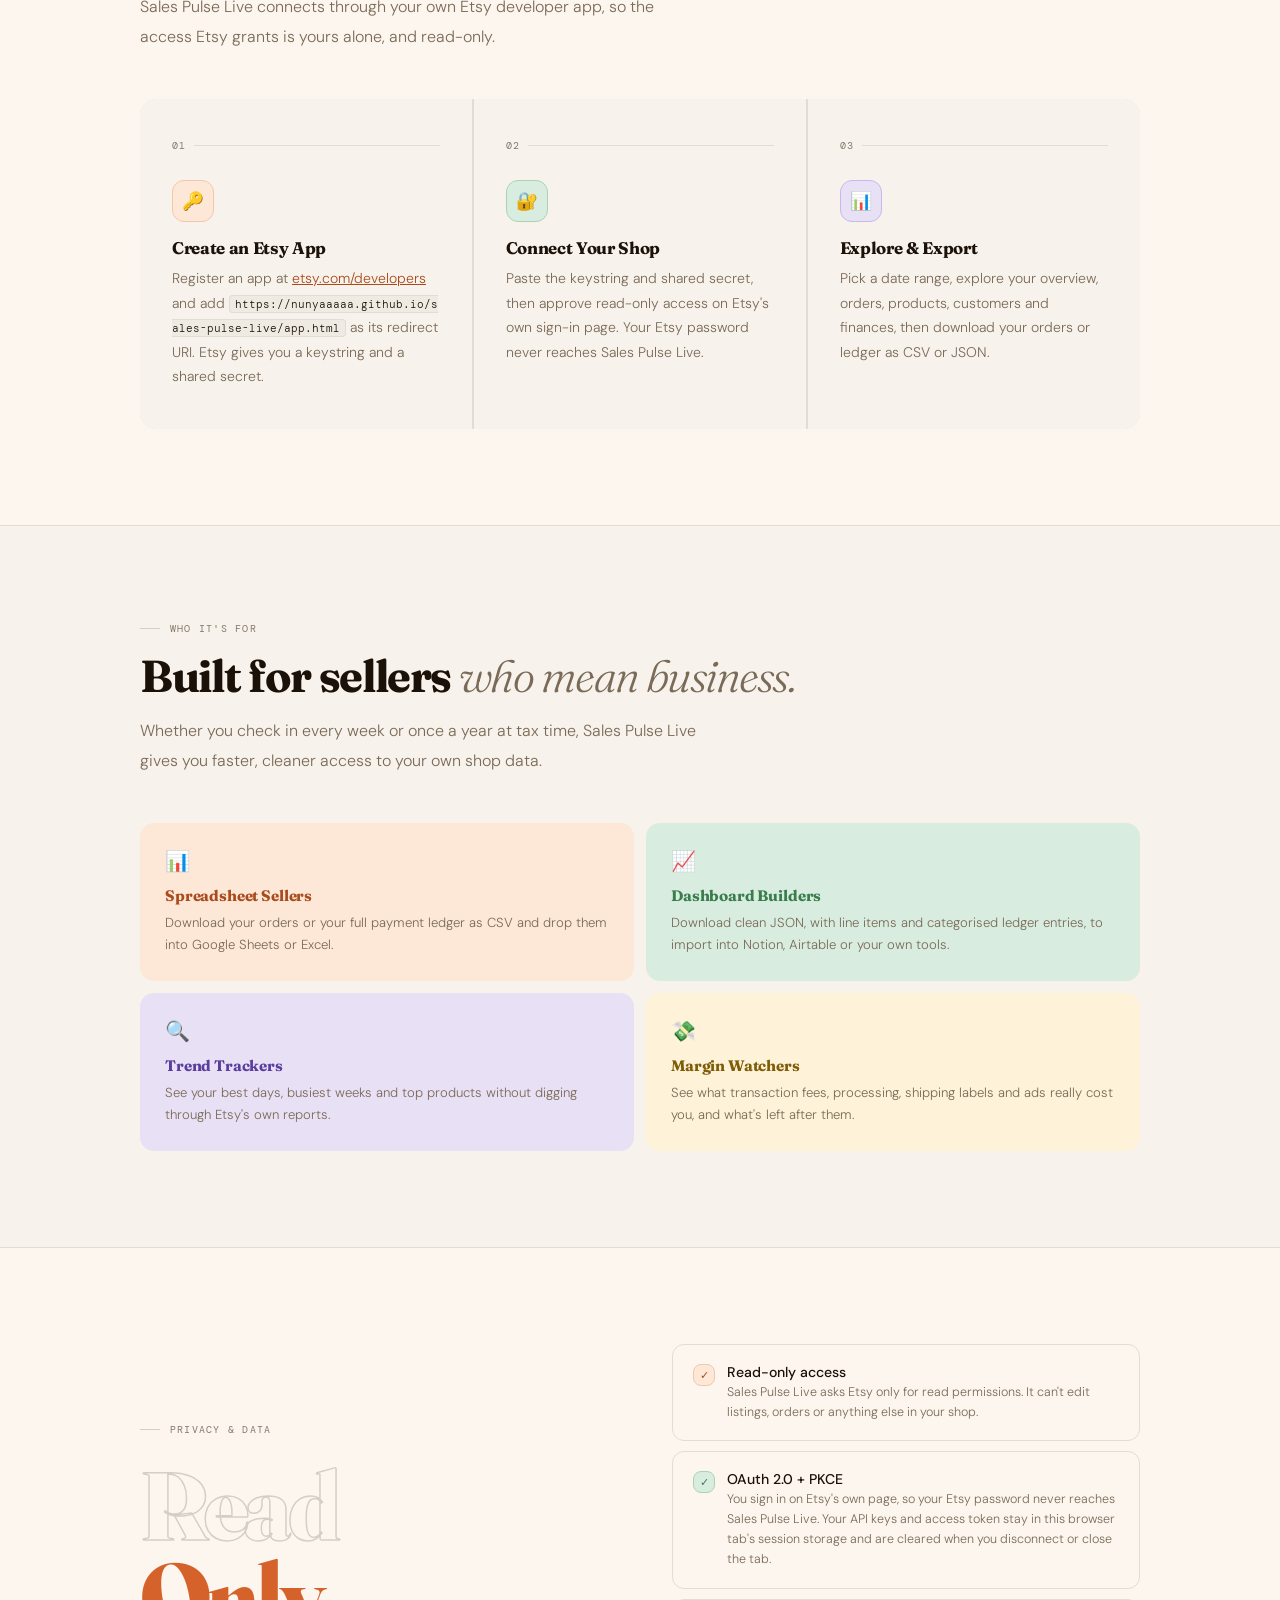
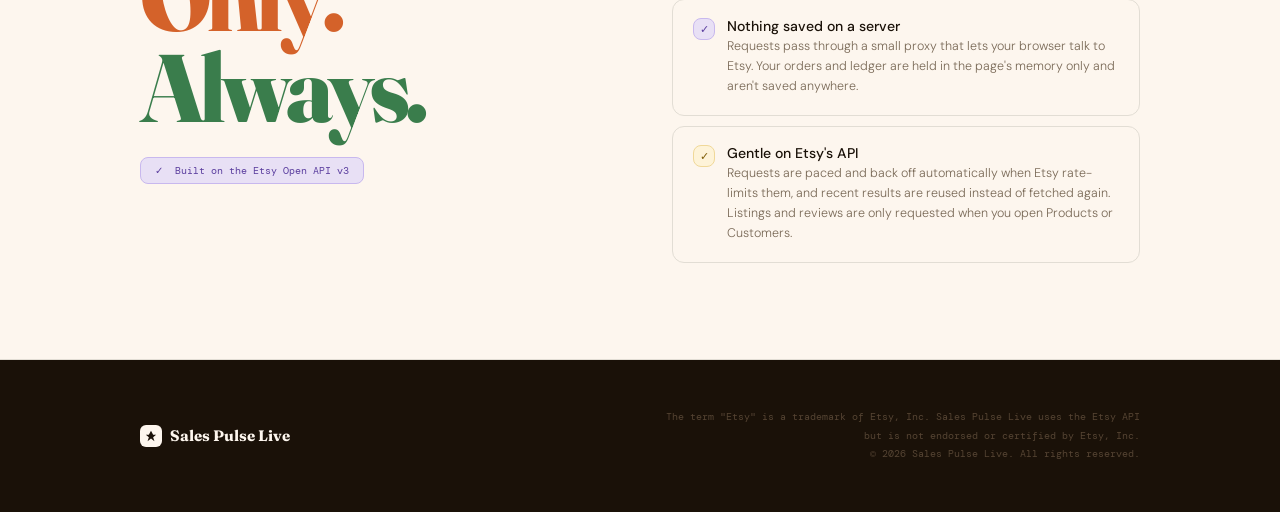
==== commit 004da3a1: "Open the buyer cards on the Customers tab Unique Buyers and Orders per Buyer open the buyers grouped" ====
--- a/index.html
+++ b/index.html
@@ -727,7 +727,7 @@
         <div class="ins-kpis" style="margin:1.25rem 0 14px">
           <div class="kpi-card"><div class="kpi-label">Unique Buyers</div><div class="kpi-val">57</div><div class="kpi-sub">distinct Etsy accounts</div></div>
           <div class="kpi-card"><div class="kpi-label">Repeat Buyers</div><div class="kpi-val">7</div><div class="kpi-sub">12.3% ordered 2+ times this period</div></div>
-          <div class="kpi-card"><div class="kpi-label">Repeat Buyer Revenue</div><div class="kpi-val">18.6%</div><div class="kpi-sub">share of gross from repeat buyers</div></div>
+          <div class="kpi-card"><div class="kpi-label">Repeat Buyer Revenue</div><div class="kpi-val">18.6%</div><div class="kpi-sub">share of buyer spend from repeat buyers</div></div>
           <div class="kpi-card"><div class="kpi-label">Average Rating</div><div class="kpi-val">4.86 ★</div><div class="kpi-sub">21 reviews this period</div></div>
         </div>
         <div class="ins-grid">
--- a/css/app.css
+++ b/css/app.css
@@ -792,6 +792,9 @@
 .drill-table tbody :is(th, td) { padding:0.65rem 0; border-bottom:1px solid var(--border); vertical-align:top; text-align:left; font-weight:400; white-space:normal; }
 .drill-table tbody th { width:100%; }
 .drill-name { display:flex; align-items:center; gap:7px; color:var(--ink); font-weight:500; overflow-wrap:anywhere; }
+.drill-name a { color:inherit; text-decoration:none; }
+.drill-name a:hover { color:var(--orange-ink); text-decoration:underline; }
+.drill-name a:focus-visible { outline:2px solid var(--orange); outline-offset:2px; border-radius:2px; }
 .drill-name i { width:8px; height:8px; border-radius:50%; flex-shrink:0; }
 .drill-sub { display:block; margin-top:2px; font-size:0.68rem; color:var(--muted2); font-weight:300; }
 .drill-bar { display:block; height:5px; margin-top:6px; border-radius:999px; background:var(--border); overflow:hidden; }
@@ -802,6 +805,8 @@
 .drill-table tfoot th { font-family:'Fraunces',serif; font-size:0.9rem; }
 .drill-table tfoot .drill-amt { font-size:0.82rem; font-weight:500; text-align:right; }
 .drill-tiles { margin:0.75rem 0 0.25rem; }
+.drill-list .drill-amt { white-space:nowrap; }
+.drill-list .drill-amt .ledger-type-badge { display:table; margin:4px 0 0 auto; }
 .drill-note { margin-top:1rem; font-family:'DM Mono',monospace; font-size:0.6rem; line-height:1.65; color:var(--muted2); }
 /* Phones: a bottom sheet, full width */
 @media (max-width: 600px) {
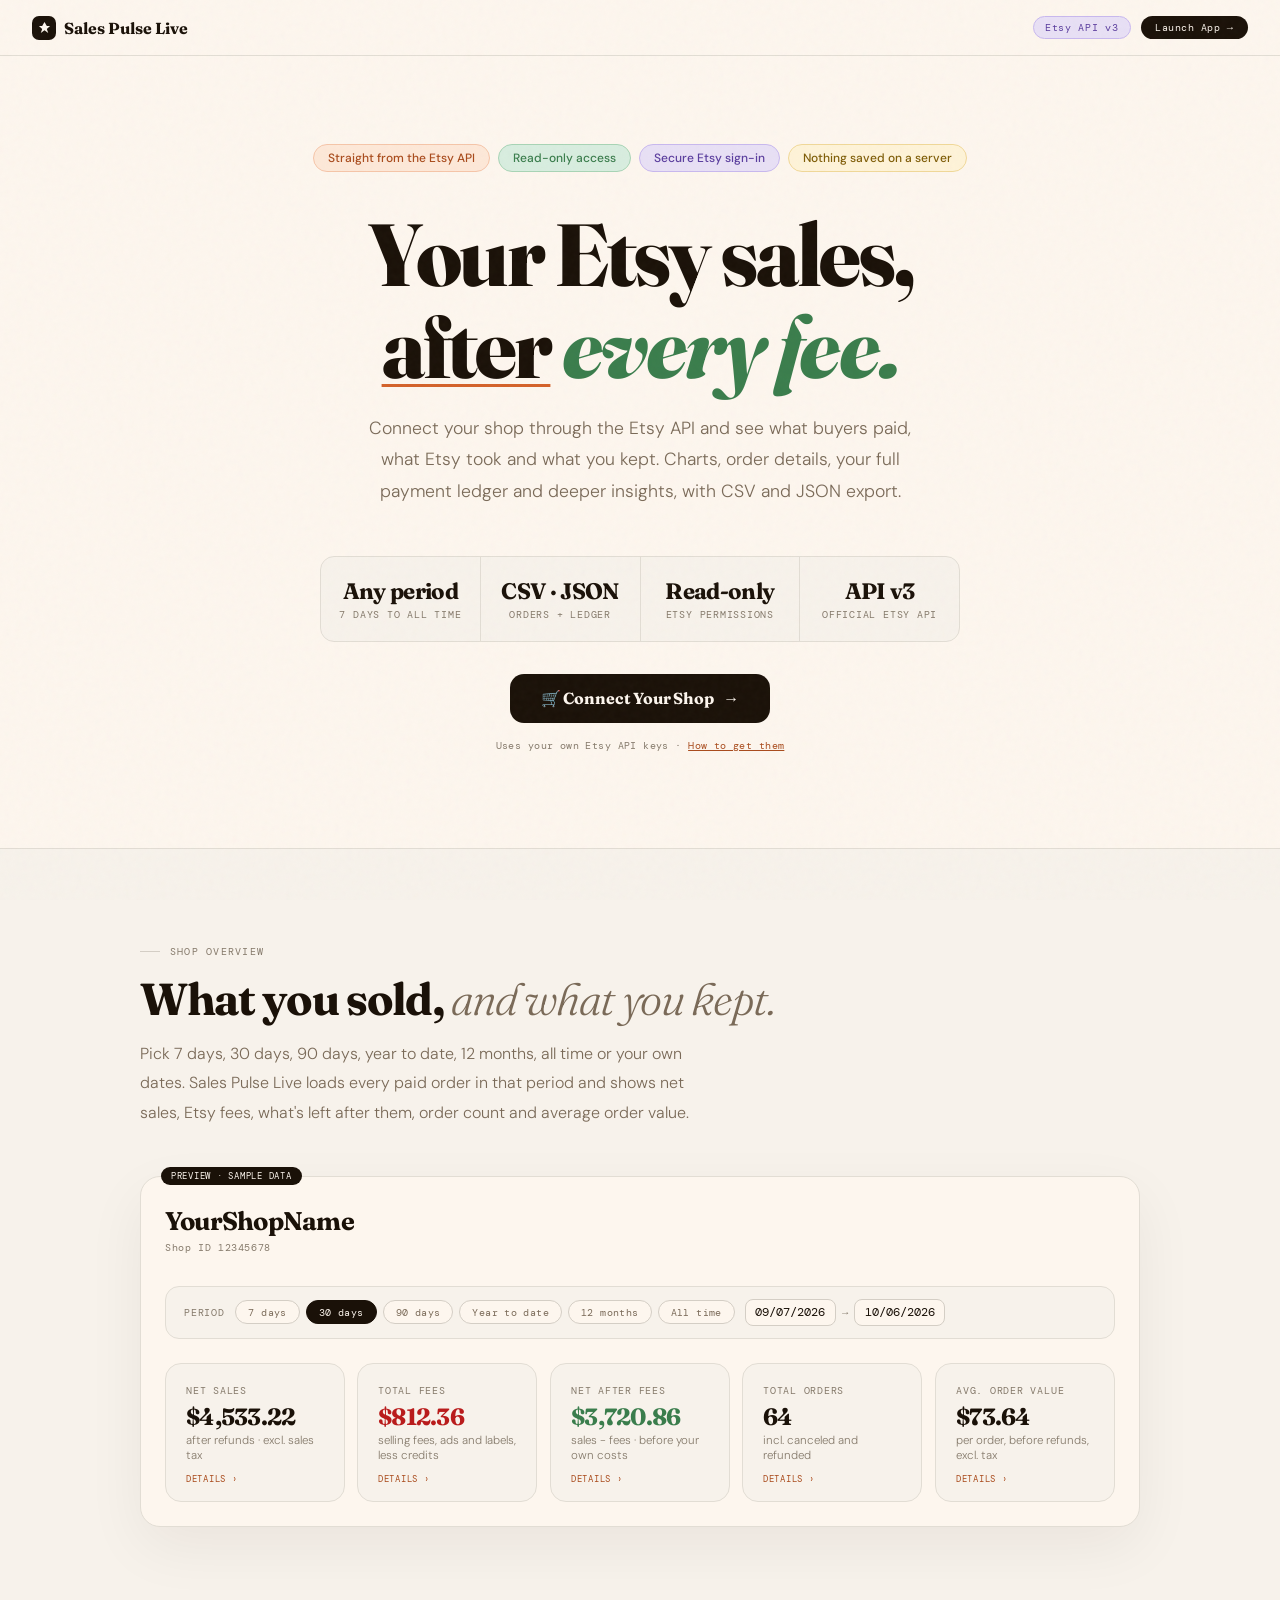
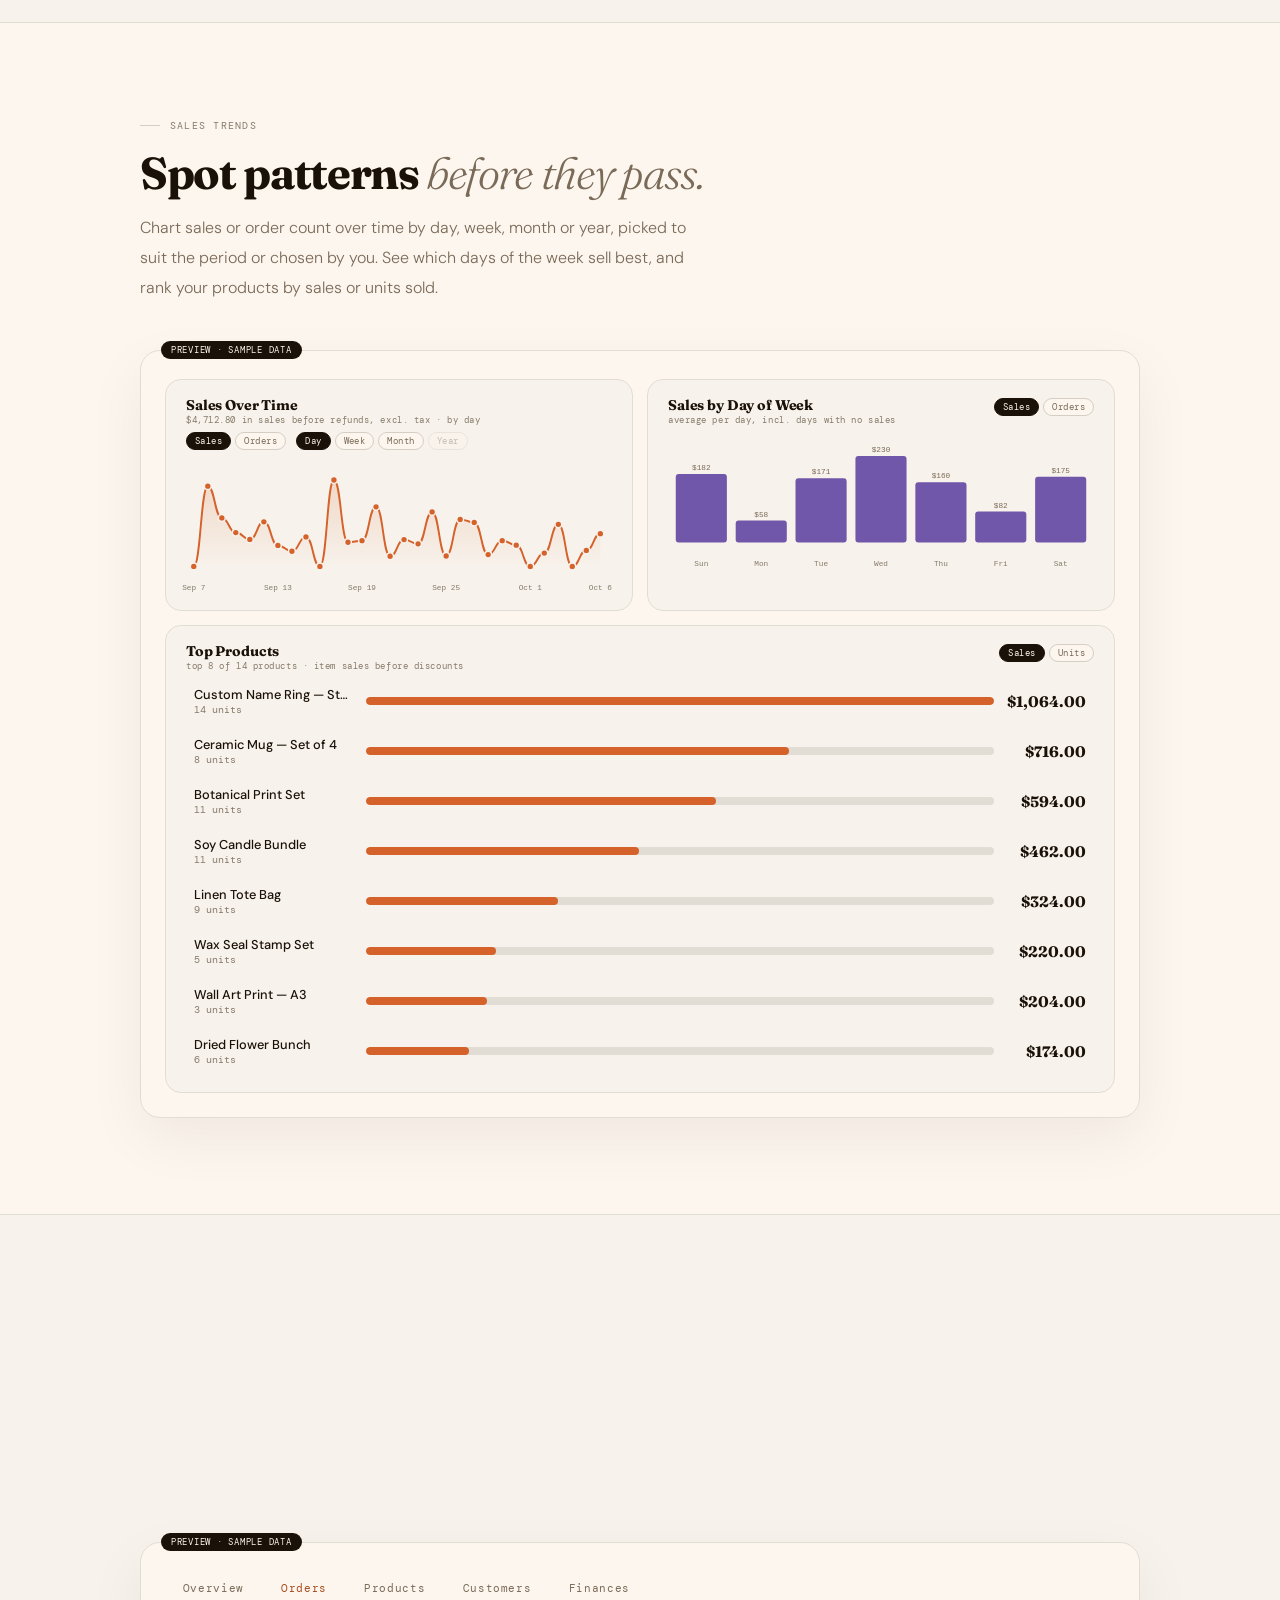
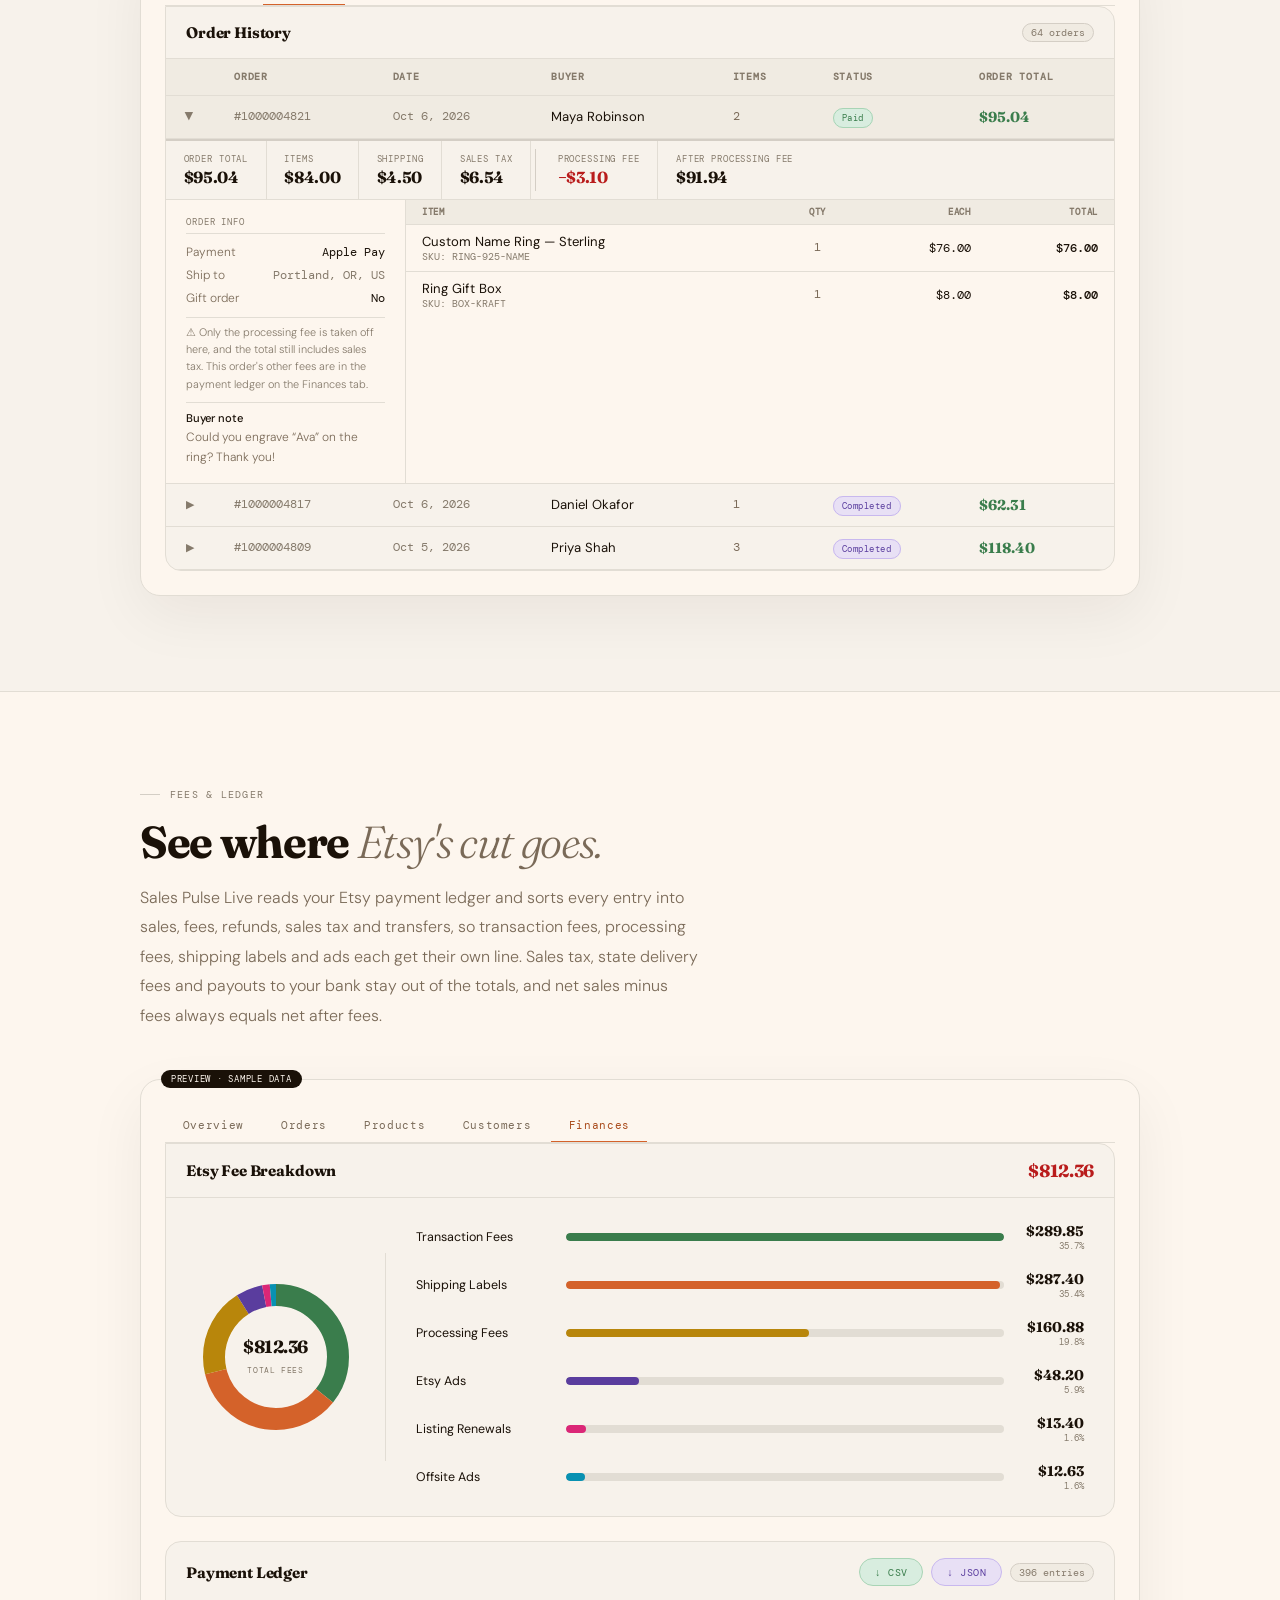
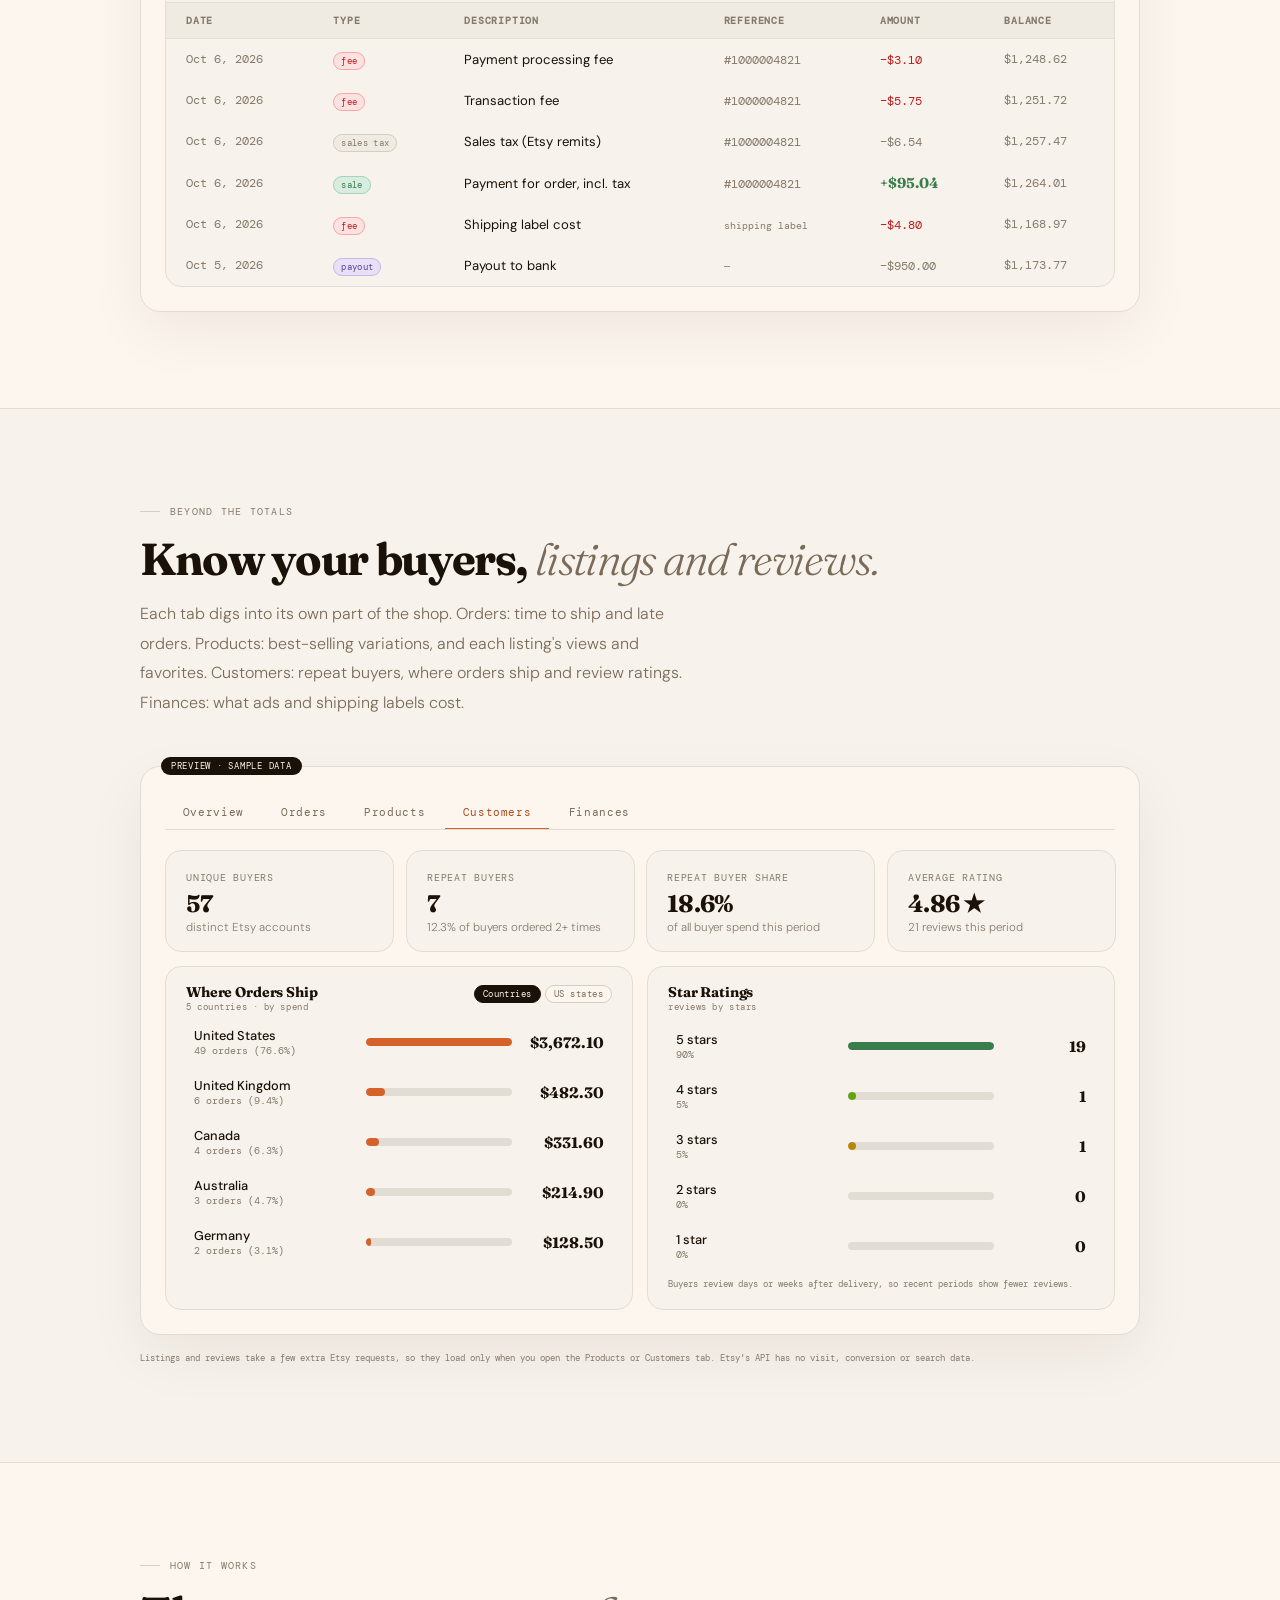
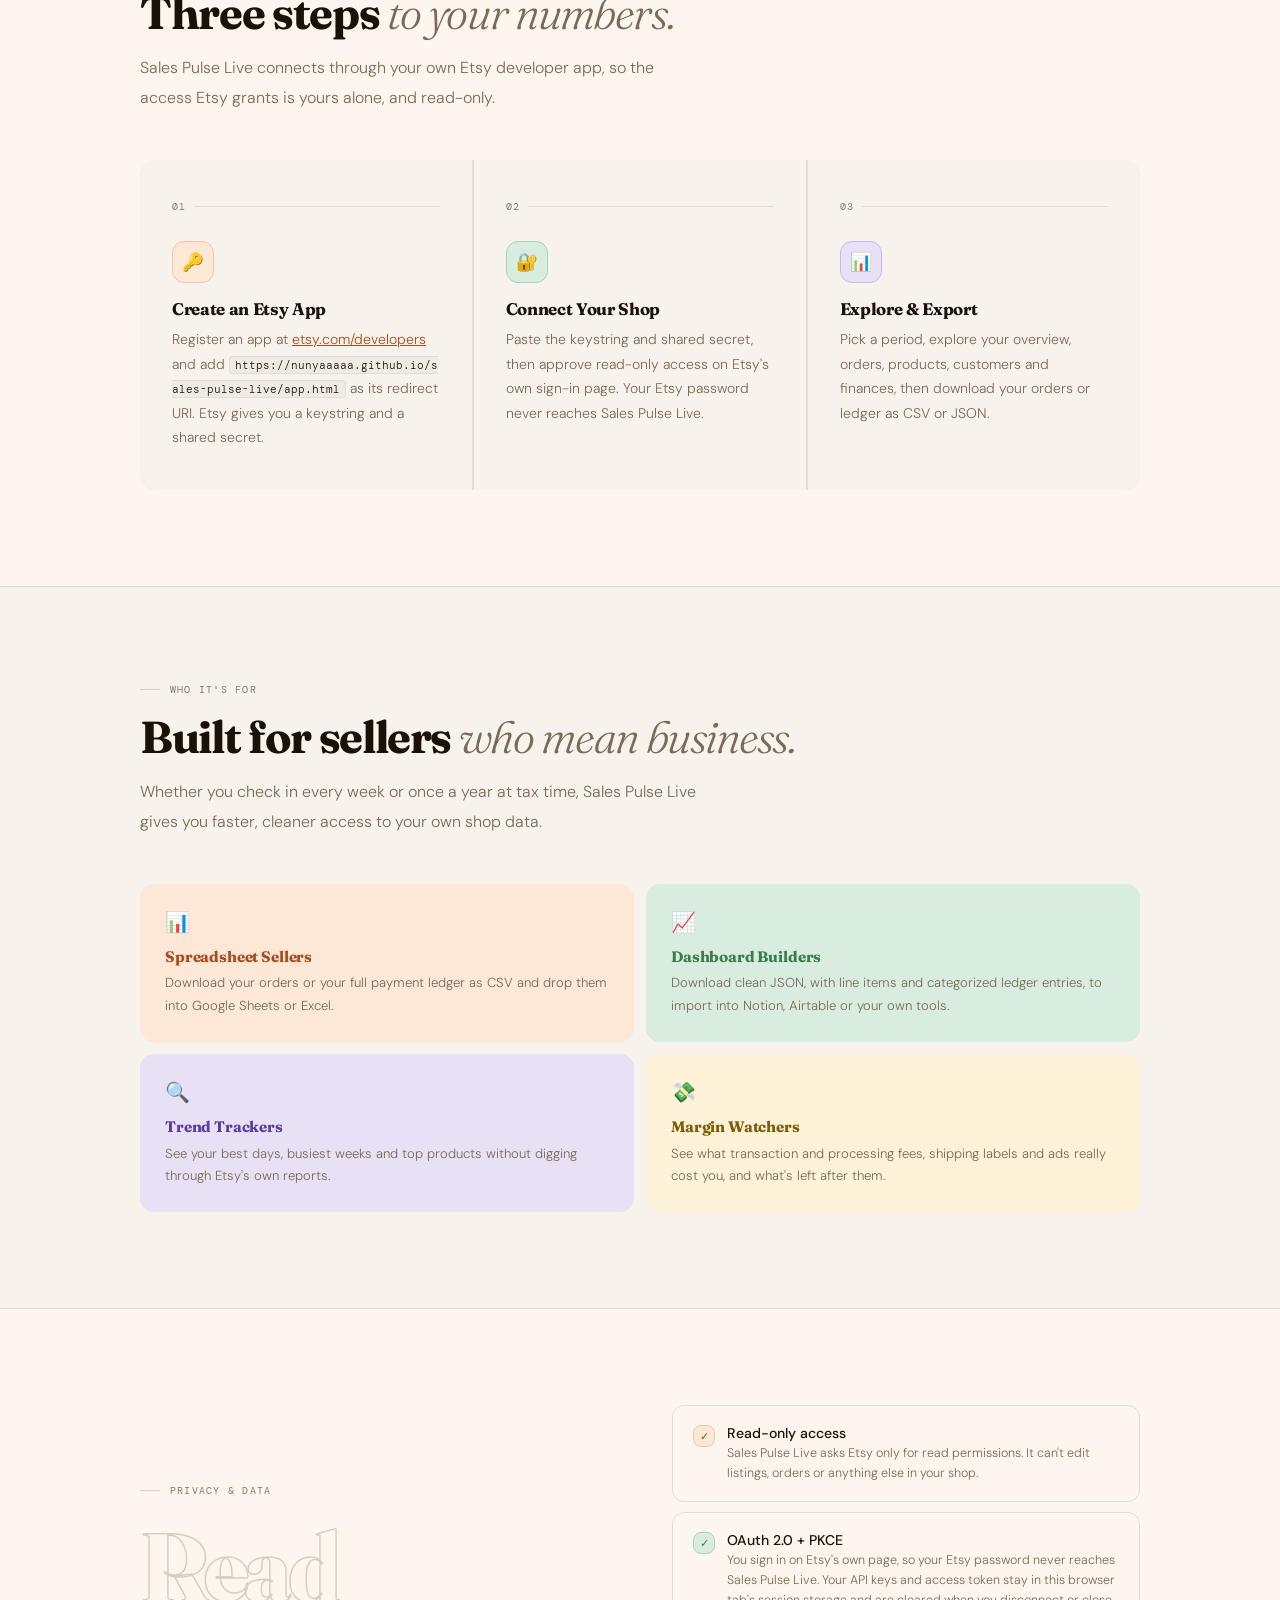
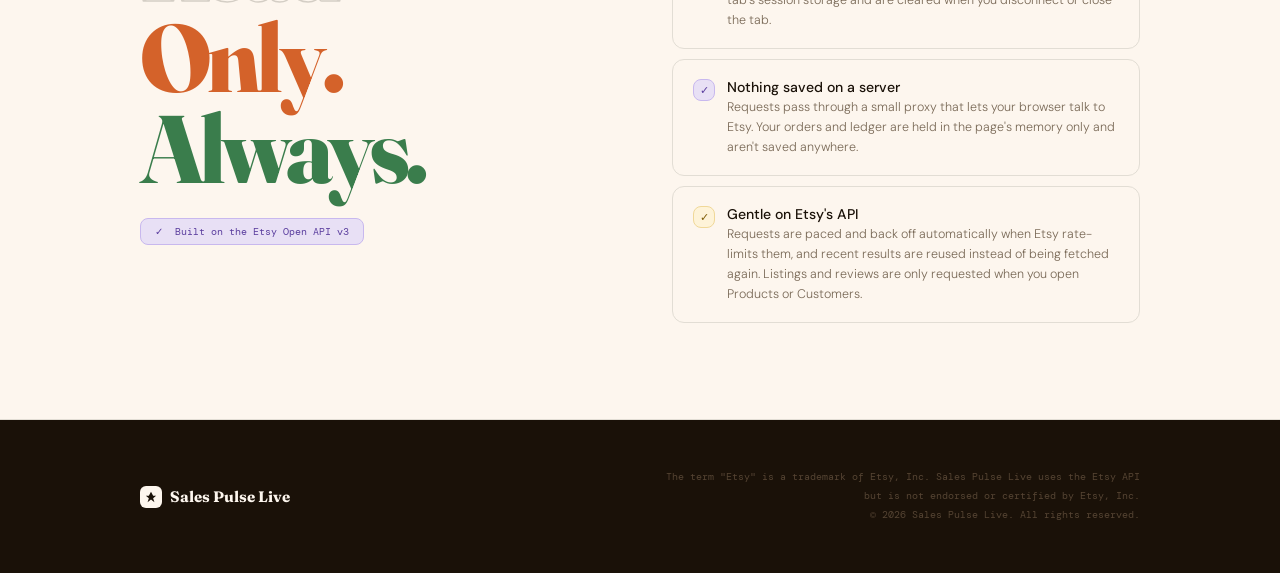
==== commit e48e844d: "Rewrite the copy so every label says plainly what its number is A language and finance review of eve" ====
--- a/index.html
+++ b/index.html
@@ -3,8 +3,8 @@
 <head>
   <meta charset="UTF-8" />
   <meta name="viewport" content="width=device-width, initial-scale=1.0"/>
-  <title>Sales Pulse Live — Etsy Sales, Fees &amp; Net Earnings</title>
-  <meta name="description" content="Connect your Etsy shop with read-only access and see gross sales, every Etsy fee and your net earnings for any date range, plus customer, listing and review insights, with CSV and JSON export."/>
+  <title>Sales Pulse Live — Your Etsy Sales After Every Fee</title>
+  <meta name="description" content="Connect your Etsy shop with read-only access and see net sales, every Etsy fee and what's left after them for any period, plus customer, listing and review insights, with CSV and JSON export."/>
   <link href="https://fonts.googleapis.com/css2?family=DM+Mono:wght@400;500&family=Fraunces:ital,opsz,wght@0,9..144,300;0,9..144,700;0,9..144,800;1,9..144,300;1,9..144,700&family=DM+Sans:wght@300;400;500&display=swap" rel="stylesheet"/>
   <link rel="stylesheet" href="css/tokens.css"/>
   <!-- The dashboard's own stylesheet: shared nav, plus the components the previews below are built from -->
@@ -286,7 +286,7 @@
     <div class="hero-chips">
       <div class="chip chip-o">Straight from the Etsy API</div>
       <div class="chip chip-g">Read-only access</div>
-      <div class="chip chip-p">OAuth 2.0 + PKCE</div>
+      <div class="chip chip-p">Secure Etsy sign-in</div>
       <div class="chip chip-gold">Nothing saved on a server</div>
     </div>
     <h1>Your Etsy sales,<br><span class="ul">after</span> <span class="gr">every fee.</span></h1>
@@ -294,7 +294,7 @@
       Connect your shop through the Etsy API and see what buyers paid, what Etsy took and what you kept. Charts, order details, your full payment ledger and deeper insights, with CSV and JSON export.
     </p>
     <div class="hero-stats">
-      <div class="h-stat"><div class="h-stat-val">Any range</div><div class="h-stat-lbl">7 days to all time</div></div>
+      <div class="h-stat"><div class="h-stat-val">Any period</div><div class="h-stat-lbl">7 days to all time</div></div>
       <div class="h-stat"><div class="h-stat-val">CSV · JSON</div><div class="h-stat-lbl">Orders + ledger</div></div>
       <div class="h-stat"><div class="h-stat-val">Read-only</div><div class="h-stat-lbl">Etsy permissions</div></div>
       <div class="h-stat"><div class="h-stat-val">API v3</div><div class="h-stat-lbl">Official Etsy API</div></div>
@@ -312,13 +312,13 @@
     <div class="section-inner">
       <div class="section-eyebrow reveal"><div class="eyebrow-rule"></div> Shop Overview</div>
       <h2 class="section-title reveal">What you sold, <em>and what you kept.</em></h2>
-      <p class="section-body reveal">Pick 7 days, 30 days, 90 days, year to date, 12 months, all time or your own dates. Sales Pulse Live loads every paid order in that range and shows gross sales, Etsy fees, net earnings, order count and average order value.</p>
-      <div class="preview reveal" role="img" aria-label="Dashboard preview with sample data: 30 days selected, gross $4,533.22, fees $812.36, net $3,720.86, 64 orders, average order value $70.83.">
+      <p class="section-body reveal">Pick 7 days, 30 days, 90 days, year to date, 12 months, all time or your own dates. Sales Pulse Live loads every paid order in that period and shows net sales, Etsy fees, what's left after them, order count and average order value.</p>
+      <div class="preview reveal" role="img" aria-label="Dashboard preview with sample data: 30 days selected, net sales $4,533.22, fees $812.36, net after fees $3,720.86, 64 orders, average order value $73.64.">
         <div class="preview-tag">Preview · sample data</div>
         <div class="dash-header">
           <div>
             <div class="dash-shop-name">YourShopName</div>
-            <div class="dash-shop-sub">Shop ID: 12345678 · @yourshopname</div>
+            <div class="dash-shop-sub">Shop ID 12345678</div>
           </div>
         </div>
         <div class="date-filter-bar">
@@ -334,26 +334,26 @@
           <div class="date-range-inputs">
             <span class="fake-date">09/07/2026</span>
             <span class="date-range-dash">→</span>
-            <span class="fake-date">10/07/2026</span>
+            <span class="fake-date">10/06/2026</span>
           </div>
         </div>
         <div class="kpi-row">
           <div class="kpi-card">
-            <div class="kpi-label">Total Gross</div>
+            <div class="kpi-label">Net Sales</div>
             <div class="kpi-val">$4,533.22</div>
-            <div class="kpi-sub">sales after refunds, excl. tax</div>
+            <div class="kpi-sub">after refunds · excl. sales tax</div>
             <div class="drill-cue" aria-hidden="true">Details ›</div>
           </div>
           <div class="kpi-card">
             <div class="kpi-label">Total Fees</div>
             <div class="kpi-val red">$812.36</div>
-            <div class="kpi-sub">txn + processing + ads + listing + labels</div>
+            <div class="kpi-sub">selling fees, ads and labels, less credits</div>
             <div class="drill-cue" aria-hidden="true">Details ›</div>
           </div>
           <div class="kpi-card">
-            <div class="kpi-label">Net Earnings</div>
+            <div class="kpi-label">Net after Fees</div>
             <div class="kpi-val green">$3,720.86</div>
-            <div class="kpi-sub">gross minus fees</div>
+            <div class="kpi-sub">sales − fees · before your own costs</div>
             <div class="drill-cue" aria-hidden="true">Details ›</div>
           </div>
           <div class="kpi-card">
@@ -364,7 +364,7 @@
           </div>
           <div class="kpi-card">
             <div class="kpi-label">Avg. Order Value</div>
-            <div class="kpi-val">$70.83</div>
+            <div class="kpi-val">$73.64</div>
             <div class="kpi-sub">per order, before refunds, excl. tax</div>
             <div class="drill-cue" aria-hidden="true">Details ›</div>
           </div>
@@ -378,19 +378,19 @@
     <div class="section-inner">
       <div class="section-eyebrow reveal"><div class="eyebrow-rule"></div> Sales Trends</div>
       <h2 class="section-title reveal">Spot patterns <em>before they pass.</em></h2>
-      <p class="section-body reveal">Chart revenue or order count over time, grouped by day, week, month or year: picked to suit the range, or switch it yourself. See which days of the week sell best, and rank your products by revenue or units sold.</p>
-      <div class="preview reveal" role="img" aria-label="Chart preview with sample data: daily revenue over 30 days, average sales by day of week, and the top eight products by revenue.">
+      <p class="section-body reveal">Chart sales or order count over time by day, week, month or year, picked to suit the period or chosen by you. See which days of the week sell best, and rank your products by sales or units sold.</p>
+      <div class="preview reveal" role="img" aria-label="Chart preview with sample data: daily sales over 30 days, average sales by day of week, and the top eight products by item sales.">
         <div class="preview-tag">Preview · sample data</div>
         <div class="order-charts-grid">
           <div class="ochart-panel">
             <div class="ochart-header">
               <div>
-                <div class="ochart-title">Revenue Over Time</div>
-                <div class="ochart-subtitle">$4,533.22 in sales before refunds, excl. tax · by day</div>
+                <div class="ochart-title">Sales Over Time</div>
+                <div class="ochart-subtitle">$4,712.80 in sales before refunds, excl. tax · by day</div>
               </div>
               <div class="ochart-controls">
                 <div class="ochart-toggle">
-                  <span class="ochart-toggle-btn active">Revenue</span>
+                  <span class="ochart-toggle-btn active">Sales</span>
                   <span class="ochart-toggle-btn">Orders</span>
                 </div>
                 <div class="ochart-toggle">
@@ -409,10 +409,10 @@
             <div class="ochart-header">
               <div>
                 <div class="ochart-title">Sales by Day of Week</div>
-                <div class="ochart-subtitle">avg. per day</div>
+                <div class="ochart-subtitle">average per day, incl. days with no sales</div>
               </div>
               <div class="ochart-toggle">
-                <span class="ochart-toggle-btn active">Revenue</span>
+                <span class="ochart-toggle-btn active">Sales</span>
                 <span class="ochart-toggle-btn">Orders</span>
               </div>
             </div>
@@ -425,11 +425,11 @@
           <div class="ochart-header">
             <div>
               <div class="ochart-title">Top Products</div>
-              <div class="ochart-subtitle">top 8 of 14 products</div>
+              <div class="ochart-subtitle">top 8 of 14 products · item sales before discounts</div>
             </div>
             <div class="ochart-toggle">
-              <span class="ochart-toggle-btn active">Revenue</span>
-              <span class="ochart-toggle-btn">Orders</span>
+              <span class="ochart-toggle-btn active">Sales</span>
+              <span class="ochart-toggle-btn">Units</span>
             </div>
           </div>
           <div class="top-prod-rows">
@@ -484,7 +484,7 @@
     <div class="section-inner">
       <div class="section-eyebrow reveal"><div class="eyebrow-rule"></div> Order History</div>
       <h2 class="section-title reveal">Every order, <em>down to the line item.</em></h2>
-      <p class="section-body reveal">Open any order to see the subtotal, shipping, tax and discounts, the card processing fee, where it shipped, any buyer note, and each item with its SKU and price.</p>
+      <p class="section-body reveal">Open any order to see its items, shipping, tax and discount, the payment processing fee, where it shipped, any buyer note, and each item with its SKU and price.</p>
       <div class="preview reveal" role="img" aria-label="Order history preview with sample data: a list of orders with one expanded to show its totals, processing fee, shipping location, buyer note and line items.">
         <div class="preview-tag">Preview · sample data</div>
         <div class="tabs">
@@ -502,7 +502,7 @@
           <div class="table-wrap">
             <table class="stack-rows">
               <thead>
-                <tr><th></th><th>Receipt ID</th><th>Date</th><th>Buyer</th><th>Items</th><th>Status</th><th>Order Total</th></tr>
+                <tr><th></th><th>Order</th><th>Date</th><th>Buyer</th><th>Items</th><th>Status</th><th>Order Total</th></tr>
               </thead>
               <tbody>
                 <tr class="order-row expanded">
@@ -518,21 +518,21 @@
                   <td colspan="7">
                     <div class="detail-inner">
                       <div class="detail-summary">
-                        <div class="detail-stat"><span class="detail-stat-label">Grand Total</span><span class="detail-stat-val">$95.04</span></div>
-                        <div class="detail-stat"><span class="detail-stat-label">Subtotal</span><span class="detail-stat-val">$84.00</span></div>
+                        <div class="detail-stat"><span class="detail-stat-label">Order Total</span><span class="detail-stat-val">$95.04</span></div>
+                        <div class="detail-stat"><span class="detail-stat-label">Items</span><span class="detail-stat-val">$84.00</span></div>
                         <div class="detail-stat"><span class="detail-stat-label">Shipping</span><span class="detail-stat-val">$4.50</span></div>
-                        <div class="detail-stat"><span class="detail-stat-label">Tax</span><span class="detail-stat-val">$6.54</span></div>
+                        <div class="detail-stat"><span class="detail-stat-label">Sales Tax</span><span class="detail-stat-val">$6.54</span></div>
                         <div class="detail-stat-sep"></div>
                         <div class="detail-stat"><span class="detail-stat-label">Processing Fee</span><span class="detail-stat-val red">−$3.10</span></div>
-                        <div class="detail-stat"><span class="detail-stat-label">Net (after proc. fee)</span><span class="detail-stat-val green">$91.94</span></div>
+                        <div class="detail-stat"><span class="detail-stat-label">After Processing Fee</span><span class="detail-stat-val">$91.94</span></div>
                       </div>
                       <div class="detail-body">
                         <div class="detail-col-info">
                           <div class="detail-section-title">Order info</div>
-                          <div class="detail-kv"><span class="detail-kv-label">Payment</span><span class="detail-kv-val" style="text-transform:capitalize">apple pay</span></div>
+                          <div class="detail-kv"><span class="detail-kv-label">Payment</span><span class="detail-kv-val">Apple Pay</span></div>
                           <div class="detail-kv"><span class="detail-kv-label">Ship to</span><span class="detail-kv-val muted">Portland, OR, US</span></div>
                           <div class="detail-kv"><span class="detail-kv-label">Gift order</span><span class="detail-kv-val">No</span></div>
-                          <div class="detail-note" style="font-size:0.68rem;color:var(--muted2)">⚠ Processing fee only. Full transaction + ad fees appear in the Finances tab.</div>
+                          <div class="detail-note" style="font-size:0.68rem;color:var(--muted2)">⚠ Only the processing fee is taken off here, and the total still includes sales tax. This order's other fees are in the payment ledger on the Finances tab.</div>
                           <div class="detail-note"><strong style="font-size:0.7rem;font-weight:500;color:var(--ink)">Buyer note</strong><br>Could you engrave “Ava” on the ring? Thank you!</div>
                         </div>
                         <div class="detail-col-items">
@@ -589,7 +589,7 @@
     <div class="section-inner">
       <div class="section-eyebrow reveal"><div class="eyebrow-rule"></div> Fees &amp; Ledger</div>
       <h2 class="section-title reveal">See where <em>Etsy's cut goes.</em></h2>
-      <p class="section-body reveal">Sales Pulse Live reads your Etsy payment ledger and sorts every entry into sales, fees, refunds and pass-throughs, so transaction fees, processing fees, shipping labels and ads each get their own line. Sales tax, state delivery fees and payouts to your bank stay out of the totals, and gross minus fees always equals net.</p>
+      <p class="section-body reveal">Sales Pulse Live reads your Etsy payment ledger and sorts every entry into sales, fees, refunds, sales tax and transfers, so transaction fees, processing fees, shipping labels and ads each get their own line. Sales tax, state delivery fees and payouts to your bank stay out of the totals, and net sales minus fees always equals net after fees.</p>
       <div class="preview reveal" role="img" aria-label="Finances preview with sample data: $812.36 of Etsy fees split into transaction fees, shipping labels, processing fees, Etsy Ads, listing renewals and Offsite Ads, above a payment ledger table.">
         <div class="preview-tag">Preview · sample data</div>
         <div class="tabs">
@@ -664,33 +664,41 @@
                 <tr>
                   <td class="td-mono td-muted sr-sub">Oct 6, 2026</td>
                   <td class="sr-sub"><span class="ledger-type-badge lt-fee">fee</span></td>
-                  <td class="sr-main">Card processing fee</td>
+                  <td class="sr-main">Payment processing fee</td>
                   <td class="sr-sub"><span class="td-mono td-muted">#1000004821</span></td>
-                  <td class="sr-end"><span style="color:var(--red);font-family:'DM Mono',monospace;font-size:0.72rem">-$3.10</span></td>
+                  <td class="sr-end"><span style="color:var(--red);font-family:'DM Mono',monospace;font-size:0.72rem">−$3.10</span></td>
                   <td class="td-mono td-muted sr-off">$1,248.62</td>
                 </tr>
                 <tr>
                   <td class="td-mono td-muted sr-sub">Oct 6, 2026</td>
                   <td class="sr-sub"><span class="ledger-type-badge lt-fee">fee</span></td>
-                  <td class="sr-main">Transaction fee / sale</td>
+                  <td class="sr-main">Transaction fee</td>
                   <td class="sr-sub"><span class="td-mono td-muted">#1000004821</span></td>
-                  <td class="sr-end"><span style="color:var(--red);font-family:'DM Mono',monospace;font-size:0.72rem">-$5.75</span></td>
+                  <td class="sr-end"><span style="color:var(--red);font-family:'DM Mono',monospace;font-size:0.72rem">−$5.75</span></td>
                   <td class="td-mono td-muted sr-off">$1,251.72</td>
                 </tr>
                 <tr>
                   <td class="td-mono td-muted sr-sub">Oct 6, 2026</td>
+                  <td class="sr-sub"><span class="ledger-type-badge lt-tax">sales tax</span></td>
+                  <td class="sr-main">Sales tax (Etsy remits)</td>
+                  <td class="sr-sub"><span class="td-mono td-muted">#1000004821</span></td>
+                  <td class="sr-end"><span style="color:var(--muted2);font-family:'DM Mono',monospace;font-size:0.72rem">−$6.54</span></td>
+                  <td class="td-mono td-muted sr-off">$1,257.47</td>
+                </tr>
+                <tr>
+                  <td class="td-mono td-muted sr-sub">Oct 6, 2026</td>
                   <td class="sr-sub"><span class="ledger-type-badge lt-revenue">sale</span></td>
-                  <td class="sr-main">Payment received</td>
+                  <td class="sr-main">Payment for order, incl. tax</td>
                   <td class="sr-sub"><span class="td-mono td-muted">#1000004821</span></td>
-                  <td class="sr-end"><span style="color:var(--green);font-family:'Fraunces',serif;font-weight:700;font-size:0.9rem">+$88.50</span></td>
-                  <td class="td-mono td-muted sr-off">$1,257.47</td>
+                  <td class="sr-end"><span style="color:var(--green);font-family:'Fraunces',serif;font-weight:700;font-size:0.9rem">+$95.04</span></td>
+                  <td class="td-mono td-muted sr-off">$1,264.01</td>
                 </tr>
                 <tr>
                   <td class="td-mono td-muted sr-sub">Oct 6, 2026</td>
                   <td class="sr-sub"><span class="ledger-type-badge lt-fee">fee</span></td>
                   <td class="sr-main">Shipping label cost</td>
                   <td class="sr-sub"><span style="color:var(--muted2);font-size:0.65rem;font-family:'DM Mono',monospace">shipping label</span></td>
-                  <td class="sr-end"><span style="color:var(--red);font-family:'DM Mono',monospace;font-size:0.72rem">-$4.80</span></td>
+                  <td class="sr-end"><span style="color:var(--red);font-family:'DM Mono',monospace;font-size:0.72rem">−$4.80</span></td>
                   <td class="td-mono td-muted sr-off">$1,168.97</td>
                 </tr>
                 <tr>
@@ -698,7 +706,7 @@
                   <td class="sr-sub"><span class="ledger-type-badge lt-payout">payout</span></td>
                   <td class="sr-main">Payout to bank</td>
                   <td class="sr-sub"><span style="color:var(--muted2);font-size:0.65rem;font-family:'DM Mono',monospace">—</span></td>
-                  <td class="sr-end"><span style="color:var(--muted2);font-family:'DM Mono',monospace;font-size:0.72rem">-$950.00</span></td>
+                  <td class="sr-end"><span style="color:var(--muted2);font-family:'DM Mono',monospace;font-size:0.72rem">−$950.00</span></td>
                   <td class="td-mono td-muted sr-off">$1,173.77</td>
                 </tr>
               </tbody>
@@ -714,8 +722,8 @@
     <div class="section-inner">
       <div class="section-eyebrow reveal"><div class="eyebrow-rule"></div> Beyond the Totals</div>
       <h2 class="section-title reveal">Know your buyers, <em>listings and reviews.</em></h2>
-      <p class="section-body reveal">Each tab digs into its own part of the shop. Orders shows time to ship and late orders, Products shows best-selling variations and listing views and favorites, Customers shows repeat buyers, where orders ship and review ratings, and Finances shows what ads and shipping labels cost.</p>
-      <div class="preview reveal" role="img" aria-label="Customers preview with sample data: 57 buyers, 7 of them repeat buyers bringing in 18.6% of gross, a 4.86 average rating, orders by country and reviews by stars.">
+      <p class="section-body reveal">Each tab digs into its own part of the shop. Orders: time to ship and late orders. Products: best-selling variations, and each listing's views and favorites. Customers: repeat buyers, where orders ship and review ratings. Finances: what ads and shipping labels cost.</p>
+      <div class="preview reveal" role="img" aria-label="Customers preview with sample data: 57 buyers, 7 of them repeat buyers who made up 18.6% of buyer spend, a 4.86 average rating, orders by country and reviews by stars.">
         <div class="preview-tag">Preview · sample data</div>
         <div class="tabs">
           <span class="tab-btn">Overview</span>
@@ -726,14 +734,14 @@
         </div>
         <div class="ins-kpis" style="margin:1.25rem 0 14px">
           <div class="kpi-card"><div class="kpi-label">Unique Buyers</div><div class="kpi-val">57</div><div class="kpi-sub">distinct Etsy accounts</div></div>
-          <div class="kpi-card"><div class="kpi-label">Repeat Buyers</div><div class="kpi-val">7</div><div class="kpi-sub">12.3% ordered 2+ times this period</div></div>
-          <div class="kpi-card"><div class="kpi-label">Repeat Buyer Revenue</div><div class="kpi-val">18.6%</div><div class="kpi-sub">share of buyer spend from repeat buyers</div></div>
+          <div class="kpi-card"><div class="kpi-label">Repeat Buyers</div><div class="kpi-val">7</div><div class="kpi-sub">12.3% of buyers ordered 2+ times</div></div>
+          <div class="kpi-card"><div class="kpi-label">Repeat Buyer Share</div><div class="kpi-val">18.6%</div><div class="kpi-sub">of all buyer spend this period</div></div>
           <div class="kpi-card"><div class="kpi-label">Average Rating</div><div class="kpi-val">4.86 ★</div><div class="kpi-sub">21 reviews this period</div></div>
         </div>
         <div class="ins-grid">
           <div class="ochart-panel">
             <div class="ochart-header">
-              <div><div class="ochart-title">Where Orders Ship</div><div class="ochart-subtitle">5 countries · by revenue</div></div>
+              <div><div class="ochart-title">Where Orders Ship</div><div class="ochart-subtitle">5 countries · by spend</div></div>
               <div class="ochart-toggle"><span class="ochart-toggle-btn active">Countries</span><span class="ochart-toggle-btn">US states</span></div>
             </div>
             <div class="top-prod-rows">
@@ -826,7 +834,7 @@
           <div class="step-num">03</div>
           <div class="step-icon p">📊</div>
           <h3>Explore &amp; Export</h3>
-          <p>Pick a date range, explore your overview, orders, products, customers and finances, then download your orders or ledger as CSV or JSON.</p>
+          <p>Pick a period, explore your overview, orders, products, customers and finances, then download your orders or ledger as CSV or JSON.</p>
         </div>
       </div>
     </div>
@@ -847,7 +855,7 @@
         <div class="for-card g">
           <div class="for-card-icon">📈</div>
           <h3>Dashboard Builders</h3>
-          <p>Download clean JSON, with line items and categorised ledger entries, to import into Notion, Airtable or your own tools.</p>
+          <p>Download clean JSON, with line items and categorized ledger entries, to import into Notion, Airtable or your own tools.</p>
         </div>
         <div class="for-card p">
           <div class="for-card-icon">🔍</div>
@@ -857,7 +865,7 @@
         <div class="for-card gold">
           <div class="for-card-icon">💸</div>
           <h3>Margin Watchers</h3>
-          <p>See what transaction fees, processing, shipping labels and ads really cost you, and what's left after them.</p>
+          <p>See what transaction and processing fees, shipping labels and ads really cost you, and what's left after them.</p>
         </div>
       </div>
     </div>
@@ -893,7 +901,7 @@
           </div>
           <div class="priv-item reveal">
             <div class="priv-check gold">✓</div>
-            <div class="priv-text"><strong>Gentle on Etsy's API</strong><p>Requests are paced and back off automatically when Etsy rate-limits them, and recent results are reused instead of fetched again. Listings and reviews are only requested when you open Products or Customers.</p></div>
+            <div class="priv-text"><strong>Gentle on Etsy's API</strong><p>Requests are paced and back off automatically when Etsy rate-limits them, and recent results are reused instead of being fetched again. Listings and reviews are only requested when you open Products or Customers.</p></div>
           </div>
         </div>
       </div>
--- a/css/app.css
+++ b/css/app.css
@@ -805,6 +805,10 @@
 .drill-table tfoot th { font-family:'Fraunces',serif; font-size:0.9rem; }
 .drill-table tfoot .drill-amt { font-size:0.82rem; font-weight:500; text-align:right; }
 .drill-tiles { margin:0.75rem 0 0.25rem; }
+.drill-reviews { margin-top:0.5rem; }
+.drill-reviews .ins-review:first-child { border-top:1px solid var(--border); padding-top:0.6rem; }
+.drill-total { display:flex; justify-content:space-between; align-items:baseline; gap:1rem; padding-top:0.75rem; border-top:1px solid var(--border); font-family:'Fraunces',serif; font-size:0.9rem; font-weight:600; }
+.drill-total .drill-amt { font-size:0.82rem; font-weight:500; }
 .drill-list .drill-amt { white-space:nowrap; }
 .drill-list .drill-amt .ledger-type-badge { display:table; margin:4px 0 0 auto; }
 .drill-note { margin-top:1rem; font-family:'DM Mono',monospace; font-size:0.6rem; line-height:1.65; color:var(--muted2); }
